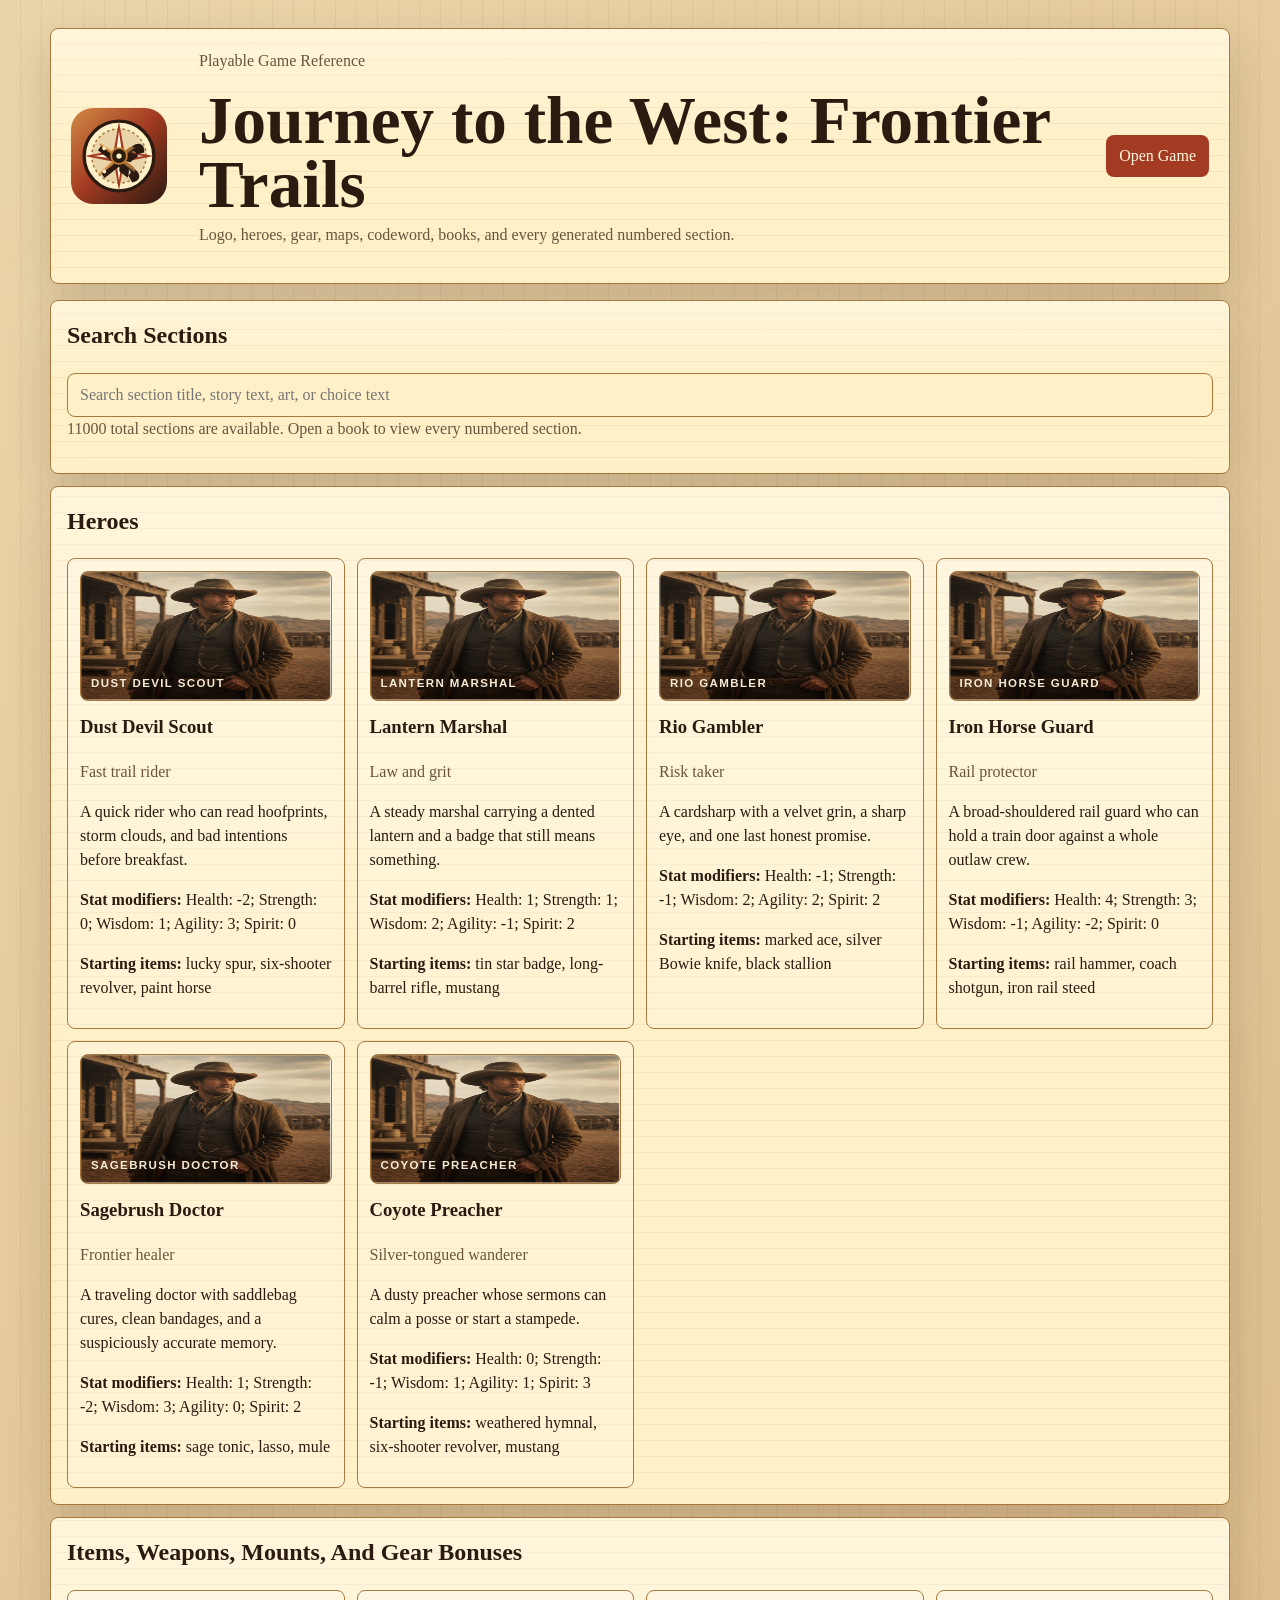
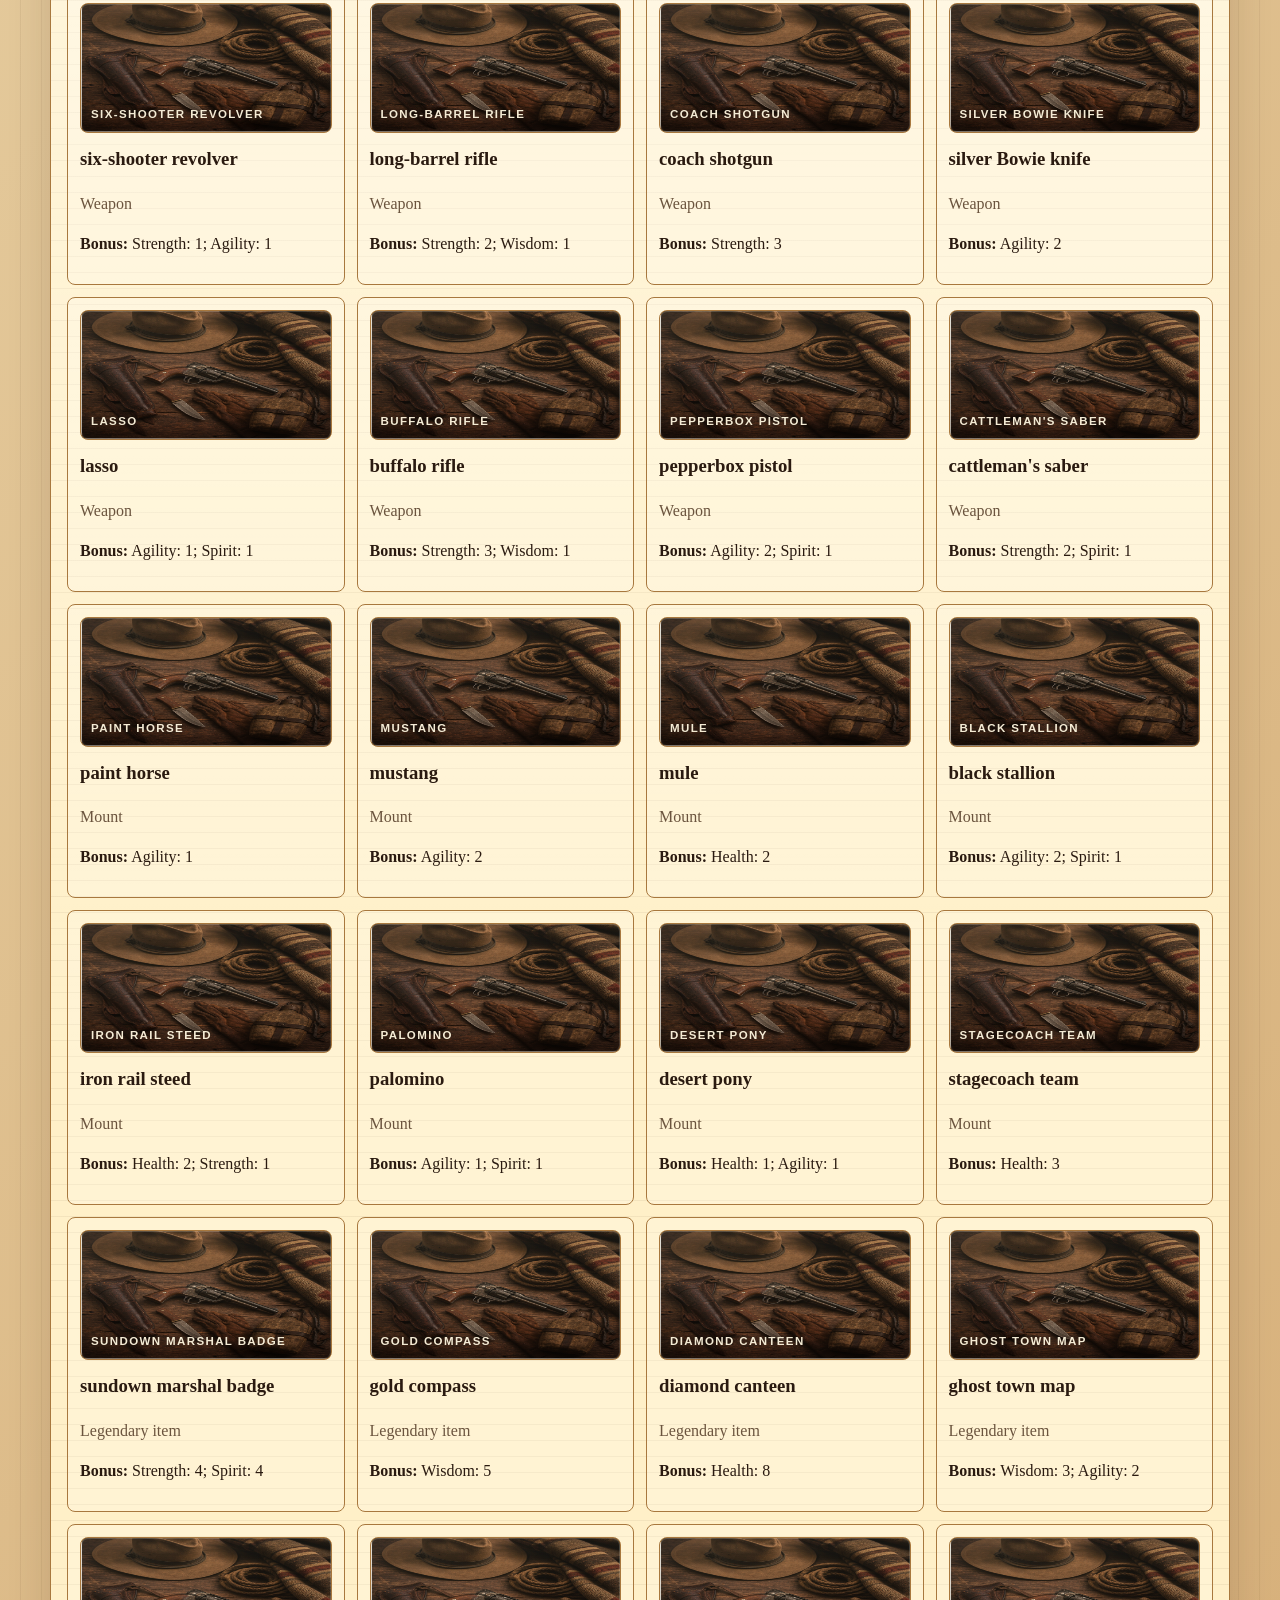
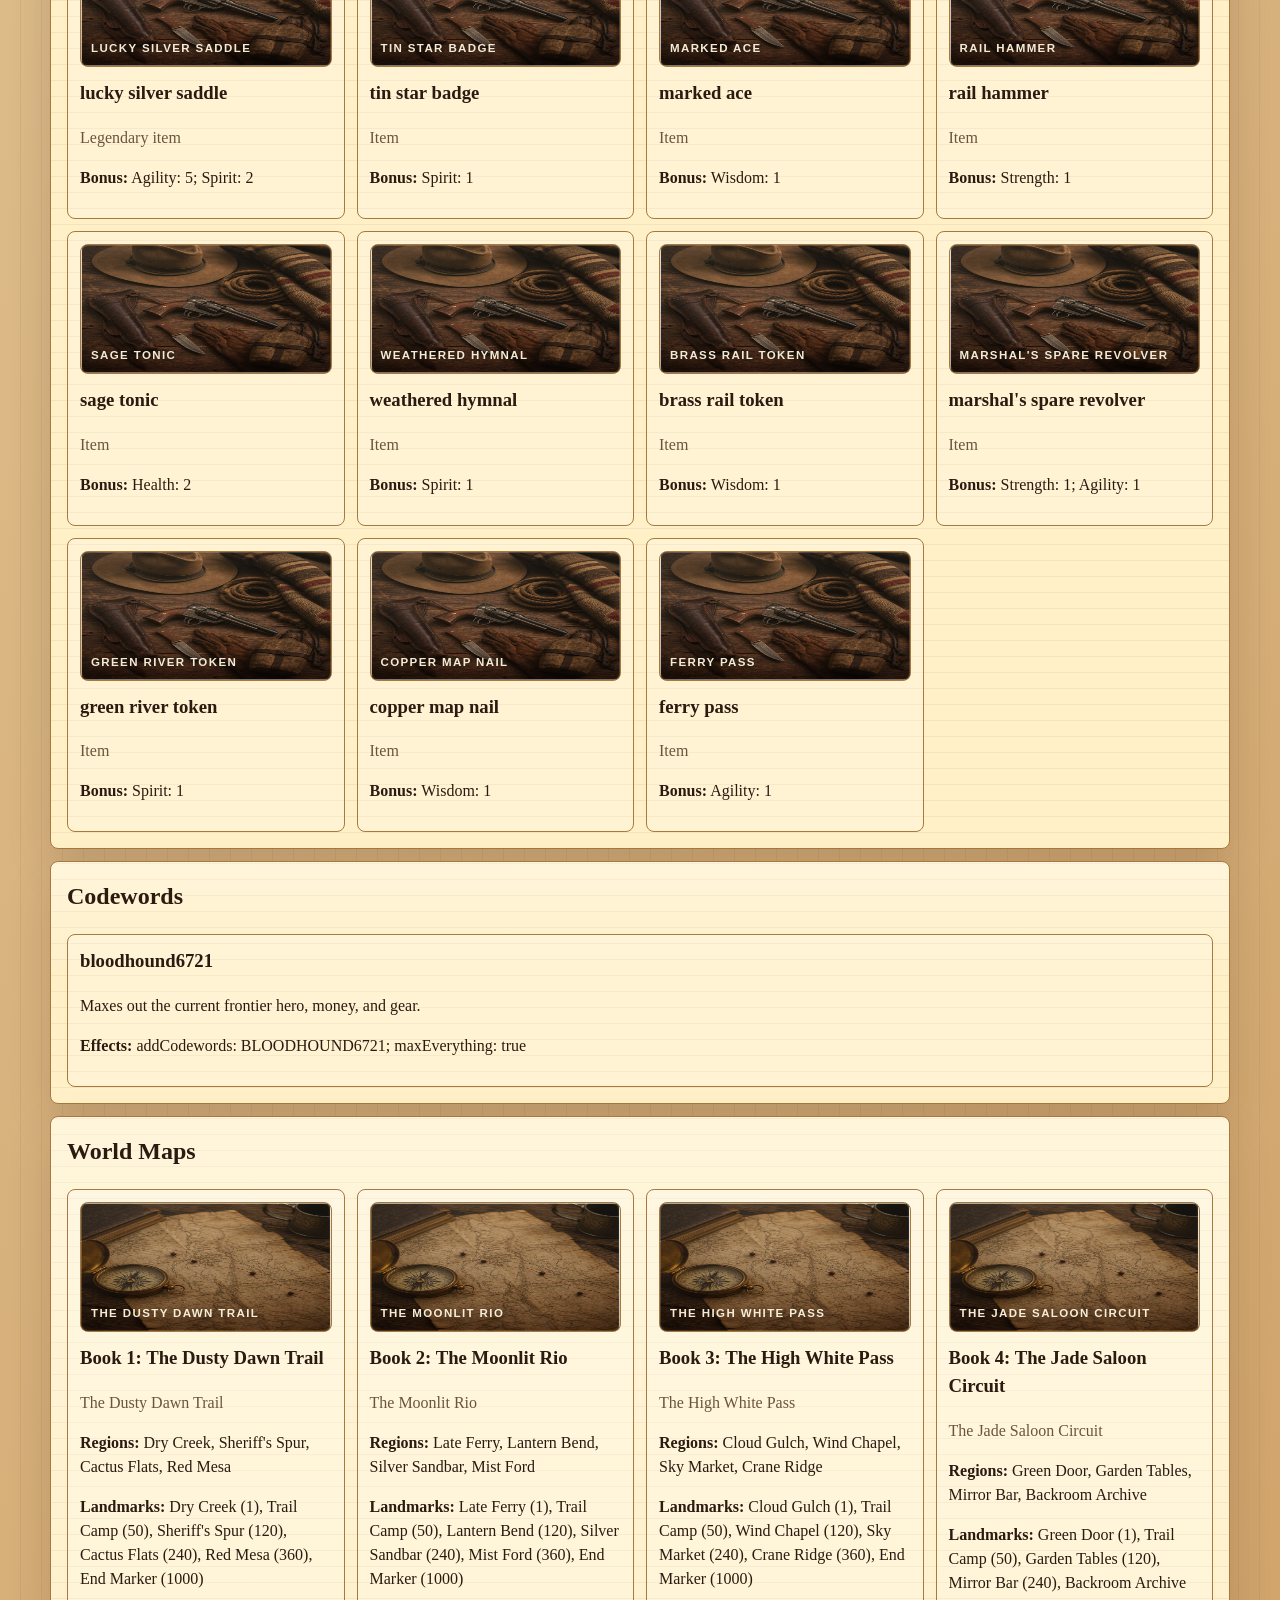
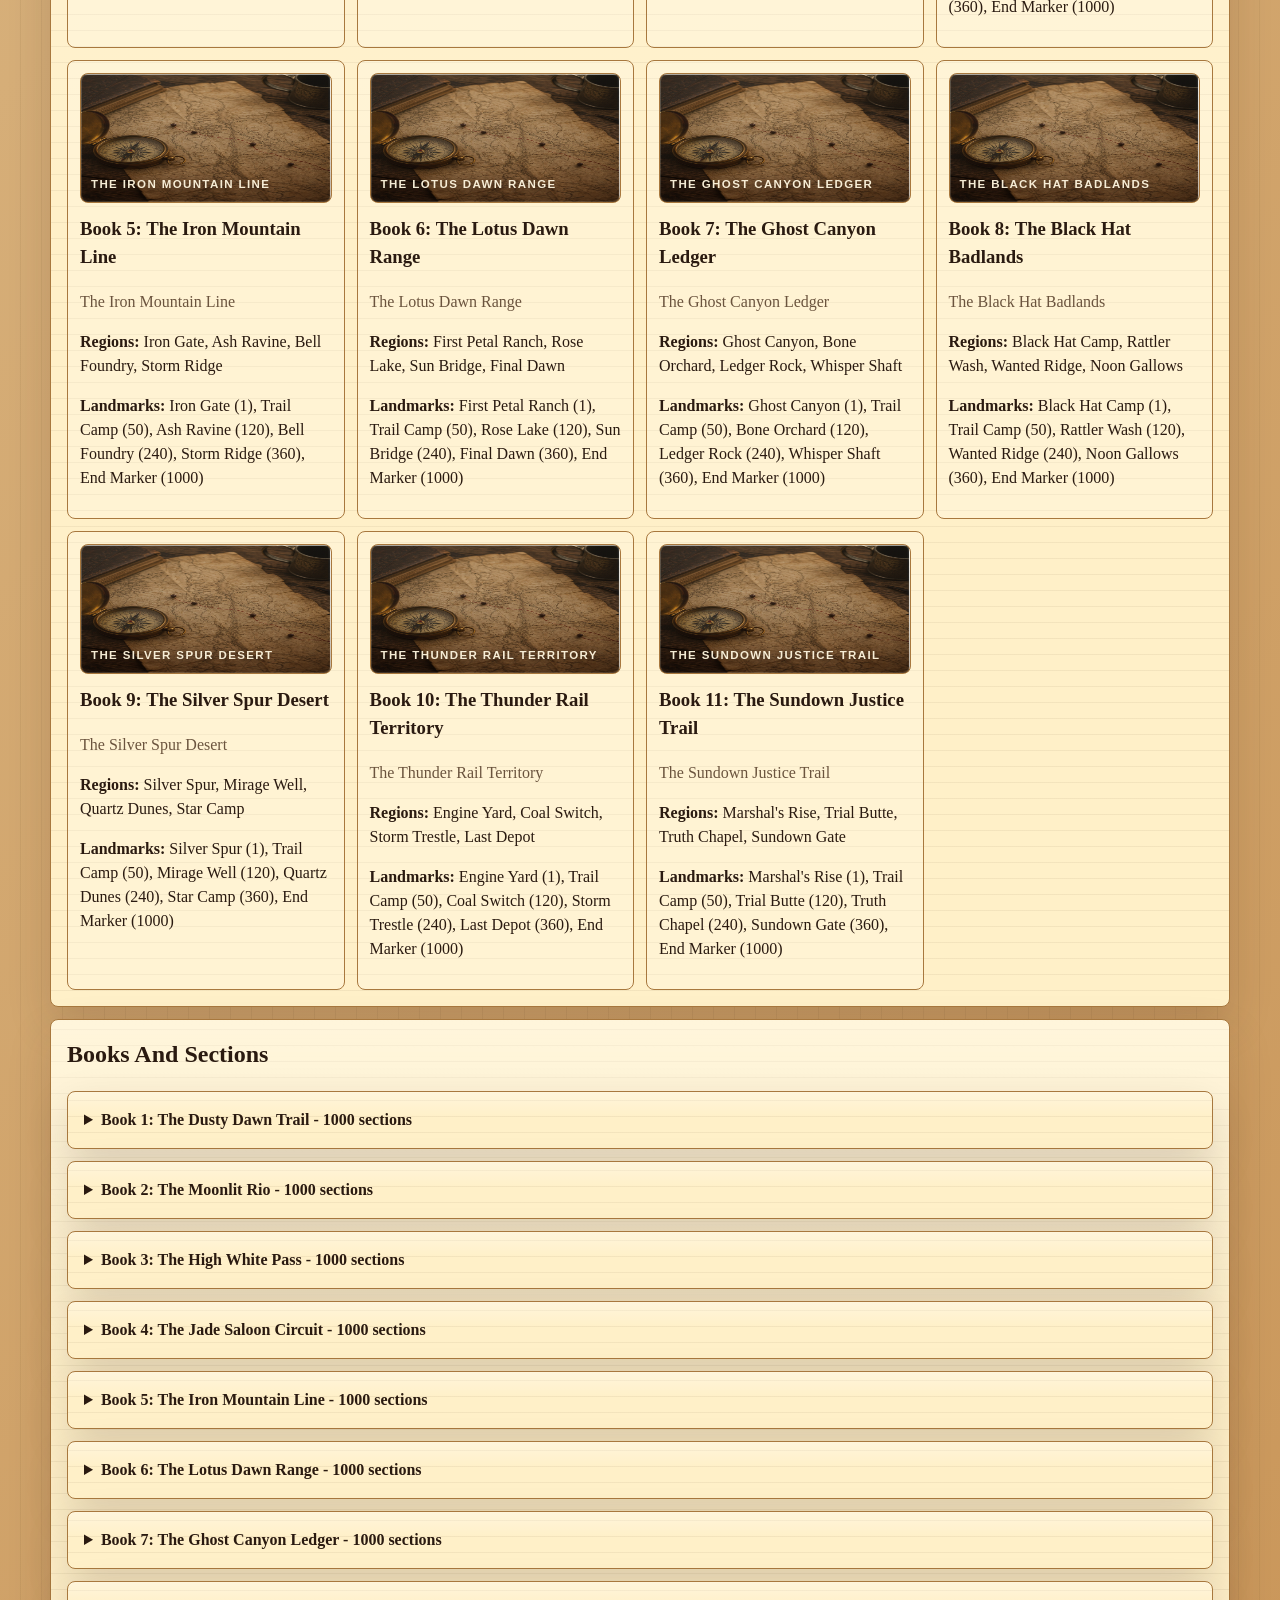
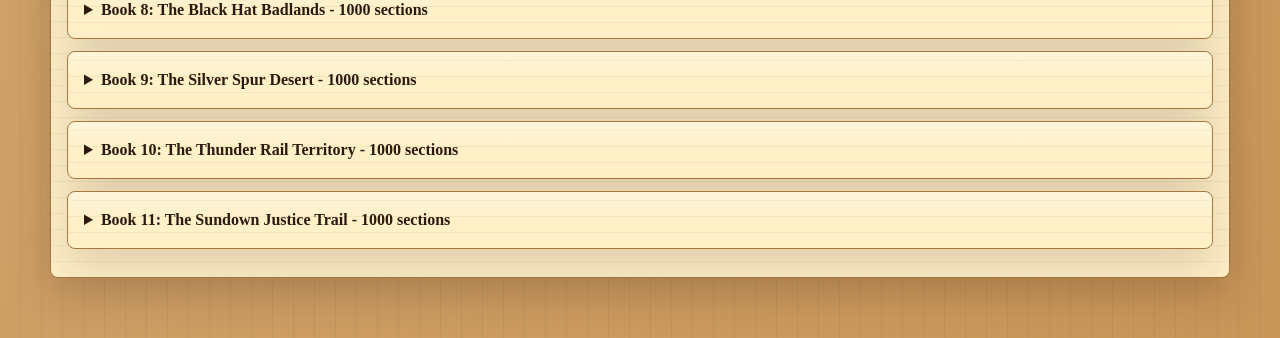
==== game-reference.html @ 10cba601 "updates" ====
<!doctype html>
<html lang="en">
  <head>
    <meta charset="utf-8">
    <meta name="viewport" content="width=device-width, initial-scale=1">
    <title>Journey to the West: Frontier Trails Reference</title>
    <link rel="icon" href="assets/compass.svg" type="image/svg+xml">
    <link rel="stylesheet" href="pictures.css">
    <style>
      :root {
        --bg: #ead5aa;
        --paper: #fff0c8;
        --ink: #2a1a10;
        --muted: #6b543e;
        --line: #a8783e;
        --accent: #a33b22;
        --accent-2: #3f6f5c;
      }

      * {
        box-sizing: border-box;
      }

      body {
        margin: 0;
        color: var(--ink);
        font: 16px/1.5 Georgia, "Times New Roman", serif;
        background:
          repeating-linear-gradient(90deg, transparent 0 20px, rgba(94, 68, 35, 0.08) 20px 21px),
          linear-gradient(135deg, var(--bg), #c99558);
      }

      main {
        width: min(1180px, calc(100% - 28px));
        margin: 0 auto;
        padding: 28px 0 48px;
      }

      header,
      section,
      details {
        border: 1px solid var(--line);
        border-radius: 8px;
        background:
          linear-gradient(180deg, rgba(255, 255, 255, 0.35), transparent 45%),
          repeating-linear-gradient(0deg, transparent 0 15px, rgba(94, 68, 35, 0.07) 15px 16px),
          var(--paper);
        box-shadow: 0 18px 44px rgba(42, 26, 16, 0.16);
      }

      header {
        display: grid;
        grid-template-columns: 110px 1fr auto;
        gap: 18px;
        align-items: center;
        padding: 20px;
        margin-bottom: 16px;
      }

      img {
        width: 96px;
        height: 96px;
        border-radius: 22px;
      }

      h1,
      h2,
      h3,
      p {
        margin-top: 0;
      }

      h1 {
        margin-bottom: 6px;
        font-size: clamp(2rem, 6vw, 4.2rem);
        line-height: 0.95;
      }

      a,
      button {
        min-height: 42px;
        border: 1px solid var(--line);
        border-radius: 8px;
        padding: 8px 12px;
        color: var(--ink);
        background: var(--paper);
        font: inherit;
        text-decoration: none;
        cursor: pointer;
      }

      .primary {
        color: #fff7df;
        border-color: transparent;
        background: var(--accent);
      }

      .grid {
        display: grid;
        grid-template-columns: repeat(auto-fit, minmax(240px, 1fr));
        gap: 12px;
      }

      section,
      details {
        padding: 16px;
        margin: 12px 0;
      }

      summary {
        cursor: pointer;
        font-weight: 700;
      }

      .card {
        border: 1px solid var(--line);
        border-radius: 8px;
        padding: 12px;
        background: rgba(255, 255, 255, 0.2);
      }

      .muted {
        color: var(--muted);
      }

      .pill-list {
        display: flex;
        flex-wrap: wrap;
        gap: 8px;
        padding: 0;
        margin: 0;
        list-style: none;
      }

      .pill-list li {
        border: 1px solid var(--line);
        border-radius: 999px;
        padding: 4px 10px;
        background: rgba(255, 255, 255, 0.28);
        font: 700 0.82rem/1.3 Arial, sans-serif;
      }

      .section-list {
        display: grid;
        gap: 8px;
        max-height: 70vh;
        overflow: auto;
        padding-right: 6px;
      }

      .section-entry h3 {
        margin-bottom: 4px;
      }

      .choice {
        margin: 6px 0 0;
        padding-left: 18px;
      }

      input {
        width: 100%;
        min-height: 44px;
        border: 1px solid var(--line);
        border-radius: 8px;
        padding: 8px 12px;
        color: var(--ink);
        background: var(--paper);
        font: inherit;
      }

      @media (max-width: 720px) {
        header {
          grid-template-columns: 1fr;
        }
      }
    </style>
  </head>
  <body>
    <main>
      <header>
        <img src="assets/compass.svg" alt="Frontier Trails compass and crossed pistols logo">
        <div>
          <p class="muted">Playable Game Reference</p>
          <h1>Journey to the West: Frontier Trails</h1>
          <p class="muted">Logo, heroes, gear, maps, codeword, books, and every generated numbered section.</p>
        </div>
        <a class="primary" href="index.html">Open Game</a>
      </header>

      <section>
        <h2>Search Sections</h2>
        <input id="search" placeholder="Search section title, story text, art, or choice text">
        <p class="muted" id="summary"></p>
      </section>

      <section>
        <h2>Heroes</h2>
        <div class="grid" id="heroes"></div>
      </section>

      <section>
        <h2>Items, Weapons, Mounts, And Gear Bonuses</h2>
        <div class="grid" id="gear"></div>
      </section>

      <section>
        <h2>Codewords</h2>
        <div class="grid" id="codewords"></div>
      </section>

      <section>
        <h2>World Maps</h2>
        <div class="grid" id="maps"></div>
      </section>

      <section>
        <h2>Books And Sections</h2>
        <div id="books"></div>
      </section>
    </main>

    <script src="data.js"></script>
    <script>
      const data = window.GameData;
      const searchInput = document.querySelector("#search");
      const summary = document.querySelector("#summary");
      const booksNode = document.querySelector("#books");

      renderBasics();
      renderBooks("");
      searchInput.addEventListener("input", () => renderBooks(searchInput.value.trim().toLowerCase()));
      booksNode.addEventListener("toggle", (event) => {
        const details = event.target.closest && event.target.closest("details[data-book-id]");
        if (!details || !booksNode.contains(details)) return;
        if (!details.open || details.dataset.rendered === "true" || searchInput.value.trim()) return;
        const book = data.books.find((entry) => entry.id === Number(details.dataset.bookId));
        const list = details.querySelector(".section-list");
        if (!book || !list) return;
        const sections = Object.values(book.sections).sort((a, b) => sectionNumber(a) - sectionNumber(b));
        list.innerHTML = sections.map(sectionHtml).join("");
        details.dataset.rendered = "true";
      }, true);

      function renderBasics() {
        document.querySelector("#heroes").innerHTML = data.heroes.map((hero) => `
          <article class="card">
            ${pictureHtml("hero", hero.name)}
            <h3>${escapeHtml(hero.name)}</h3>
            <p class="muted">${escapeHtml(hero.role)}</p>
            <p>${escapeHtml(hero.description)}</p>
            <p><strong>Stat modifiers:</strong> ${formatObject(hero.statModifiers)}</p>
            <p><strong>Starting items:</strong> ${escapeHtml(hero.startingItems.join(", "))}</p>
          </article>
        `).join("");

        const allGear = unique([
          ...(data.weapons || []),
          ...(data.mounts || []),
          ...(data.legendaryItems || []),
          ...Object.keys(data.itemStatModifiers || {})
        ]);
        document.querySelector("#gear").innerHTML = allGear.map((item) => `
          <article class="card">
            ${pictureHtml("gear", item)}
            <h3>${escapeHtml(item)}</h3>
            <p class="muted">${gearType(item)}</p>
            <p><strong>Bonus:</strong> ${formatObject((data.itemStatModifiers || {})[item] || {}) || "None"}</p>
          </article>
        `).join("");

        document.querySelector("#codewords").innerHTML = Object.entries(data.codewords).map(([code, entry]) => `
          <article class="card">
            <h3>${escapeHtml(code.toLowerCase())}</h3>
            <p>${escapeHtml(entry.description)}</p>
            <p><strong>Effects:</strong> ${formatObject(entry.effects)}</p>
          </article>
        `).join("");

        document.querySelector("#maps").innerHTML = data.books.map((book) => {
          const map = data.worldMaps && data.worldMaps[book.id];
          return `
            <article class="card">
              ${pictureHtml("map", map ? map.name : book.title)}
              <h3>${escapeHtml(book.title)}</h3>
              <p class="muted">${escapeHtml(map ? map.name : "No map")}</p>
              ${map ? `<p><strong>Regions:</strong> ${escapeHtml(map.regions.join(", "))}</p>` : ""}
              ${map ? `<p><strong>Landmarks:</strong> ${escapeHtml(map.landmarks.map((landmark) => `${landmark.label} (${landmark.section})`).join(", "))}</p>` : ""}
            </article>
          `;
        }).join("");
      }

      function renderBooks(query) {
        let shown = 0;
        let total = 0;
        booksNode.innerHTML = data.books.map((book) => {
          const sections = Object.values(book.sections).sort((a, b) => sectionNumber(a) - sectionNumber(b));
          total += sections.length;
          const visible = query ? sections.filter((section) => sectionMatches(section, query)) : [];
          shown += visible.length;
          return `
            <details data-book-id="${book.id}" data-rendered="${query ? "true" : "false"}">
              <summary>${escapeHtml(book.title)} - ${query ? `${visible.length} matching` : book.sectionCount} sections</summary>
              <p class="muted">${escapeHtml(book.unlockText || "Unlocked by story progress.")}</p>
              <div class="section-list">
                ${query ? (visible.map(sectionHtml).join("") || '<p class="muted">No matching sections.</p>') : '<p class="muted">Open this book to render all sections.</p>'}
              </div>
            </details>
          `;
        }).join("");
        summary.textContent = query
          ? `${shown} matching sections shown out of ${total}.`
          : `${total} total sections are available. Open a book to view every numbered section.`;
      }

      function sectionHtml(section) {
        const choices = (section.choices || []).map((choice) => `
          <li>
            ${escapeHtml(choice.label)}
            <span class="muted"> -> ${escapeHtml(targetText(choice.target))}${choice.requirements ? ` / requires ${escapeHtml(formatObject(choice.requirements))}` : ""}</span>
          </li>
        `).join("");
        return `
          <article class="card section-entry">
            ${pictureHtml("story", section.art || section.title)}
            <h3>${escapeHtml(section.title)}</h3>
            <p class="muted">Art: ${escapeHtml(section.art || "None")}</p>
            <p>${escapeHtml(section.text || "")}</p>
            <p><strong>Effects:</strong> ${formatObject(section.effects || {}) || "None"}</p>
            <ol class="choice">${choices}</ol>
          </article>
        `;
      }

      function sectionMatches(section, query) {
        const text = [
          section.title,
          section.art,
          section.text,
          JSON.stringify(section.effects || {}),
          ...(section.choices || []).map((choice) => `${choice.label} ${JSON.stringify(choice.requirements || {})}`)
        ].join(" ").toLowerCase();
        return text.includes(query);
      }

      function sectionNumber(section) {
        const match = String(section.title || "").match(/section\s+(\d+)/i);
        return match ? Number(match[1]) : 0;
      }

      function targetText(target) {
        if (!target) return "?";
        return `Book ${target.book || "current"}, Section ${target.section}`;
      }

      function gearType(item) {
        if ((data.weapons || []).includes(item)) return "Weapon";
        if ((data.mounts || []).includes(item)) return "Mount";
        if ((data.legendaryItems || []).includes(item)) return "Legendary item";
        return "Item";
      }

      function pictureHtml(type, label) {
        return `<div class="picture ${escapeHtml(type)}" data-label="${escapeHtml(label)}" aria-label="${escapeHtml(label)} picture"></div>`;
      }

      function formatObject(value) {
        if (!value || !Object.keys(value).length) return "";
        return Object.entries(value).map(([key, val]) => `${key}: ${Array.isArray(val) ? val.join(", ") : typeof val === "object" ? formatObject(val) : val}`).join("; ");
      }

      function unique(values) {
        return [...new Set(values)];
      }

      function escapeHtml(value) {
        return String(value)
          .replace(/&/g, "&amp;")
          .replace(/</g, "&lt;")
          .replace(/>/g, "&gt;")
          .replace(/"/g, "&quot;")
          .replace(/'/g, "&#039;");
      }
    </script>
  </body>
</html>
---- pictures.css ----
.picture {
  min-height: 130px;
  margin-bottom: 12px;
  border: 1px solid var(--line);
  border-radius: 8px;
  position: relative;
  overflow: hidden;
  background:
    linear-gradient(180deg, rgba(255, 240, 200, 0.08), rgba(42, 26, 16, 0.24)),
    url("assets/frontier-picture-atlas.png") var(--picture-position, 50% 50%) / 200% 200% no-repeat,
    linear-gradient(180deg, #d4a15d, #9a5837 55%, #3a2418);
  box-shadow: inset 0 0 0 1px rgba(255, 247, 223, 0.18);
}

.picture::before,
.picture::after {
  content: "";
  position: absolute;
  inset: 0;
  pointer-events: none;
}

.picture::before {
  background:
    radial-gradient(circle at 24% 20%, rgba(255, 255, 255, 0.18), transparent 8rem),
    linear-gradient(180deg, transparent 52%, rgba(42, 26, 16, 0.42));
  mix-blend-mode: soft-light;
}

.picture::after {
  content: attr(data-label);
  inset: auto 10px 10px 10px;
  color: rgba(255, 247, 223, 0.95);
  font: 800 0.72rem/1.2 Arial, sans-serif;
  letter-spacing: 0.12em;
  text-transform: uppercase;
  text-shadow: 0 2px 8px rgba(42, 26, 16, 0.7);
}

.picture.hero {
  --picture-position: left top;
}

.picture.gear {
  --picture-position: right top;
}

.picture.map {
  --picture-position: left bottom;
}

.picture.story {
  --picture-position: right bottom;
}
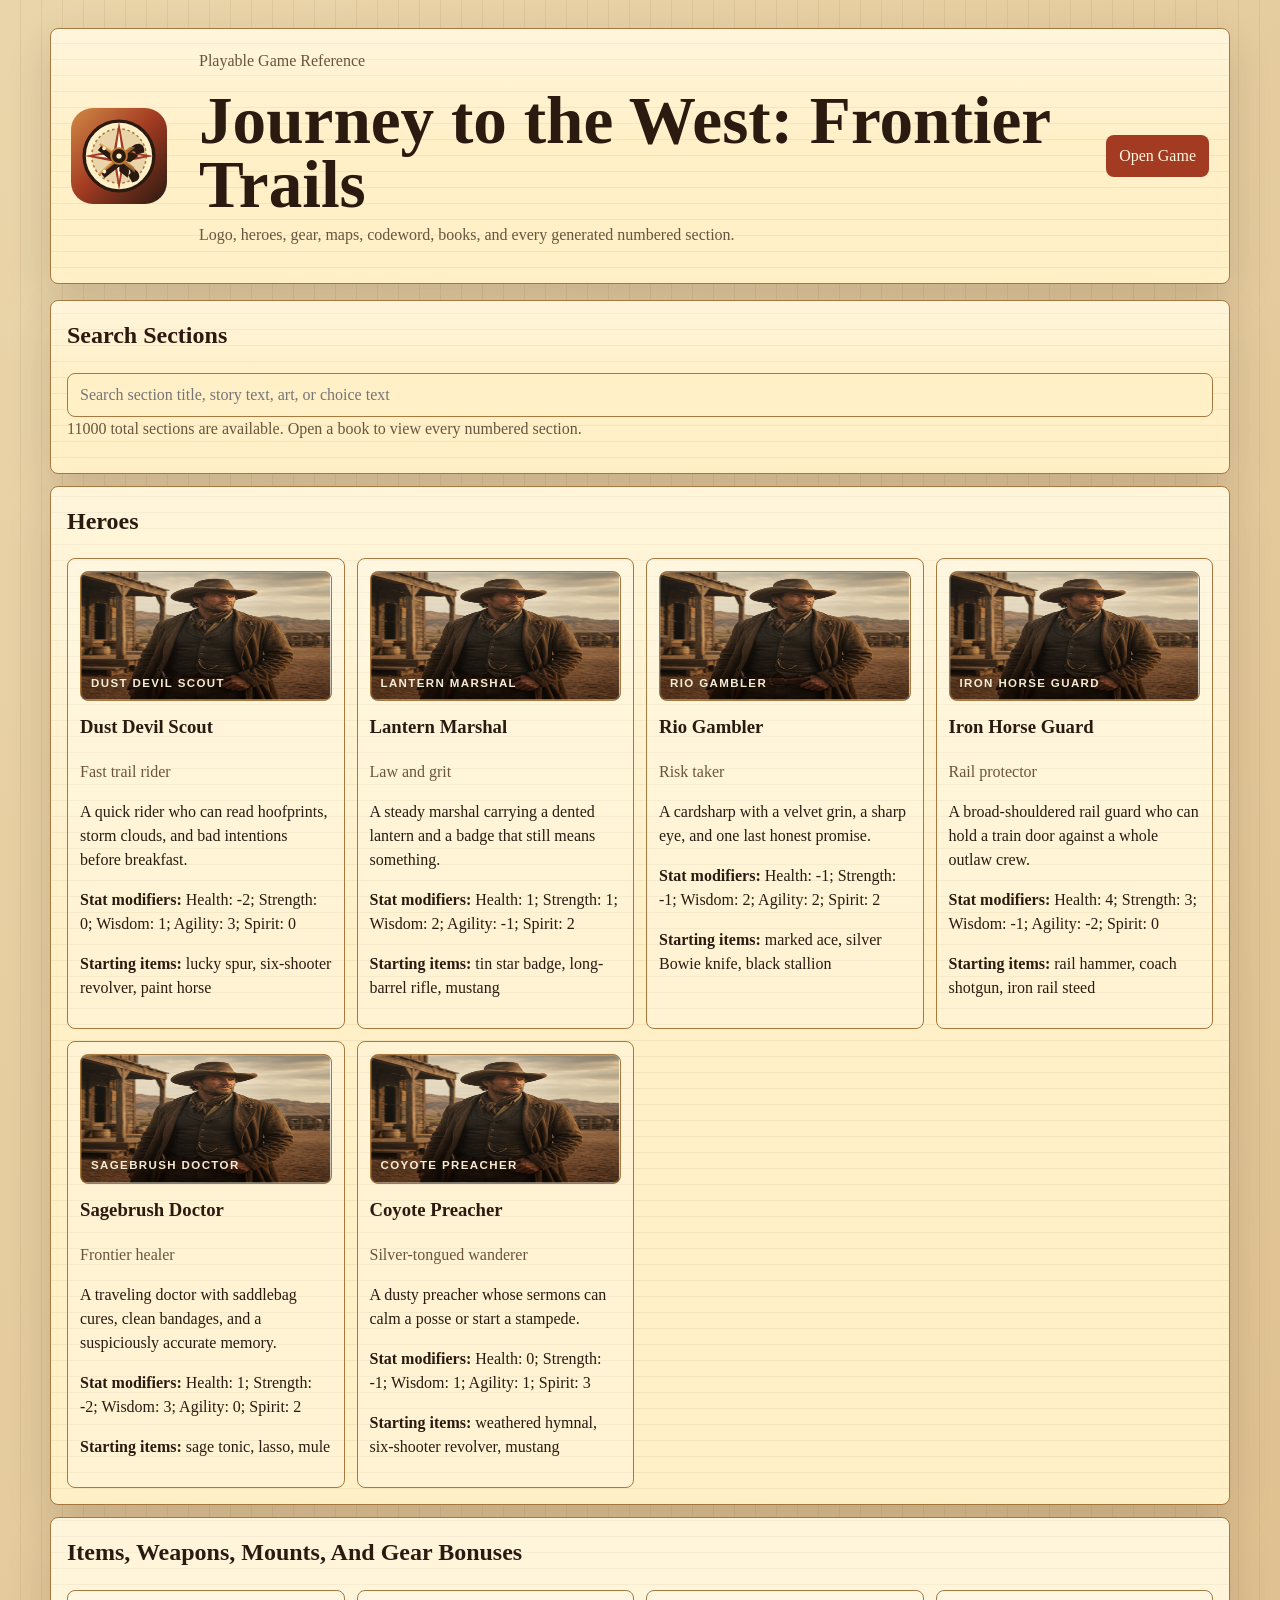
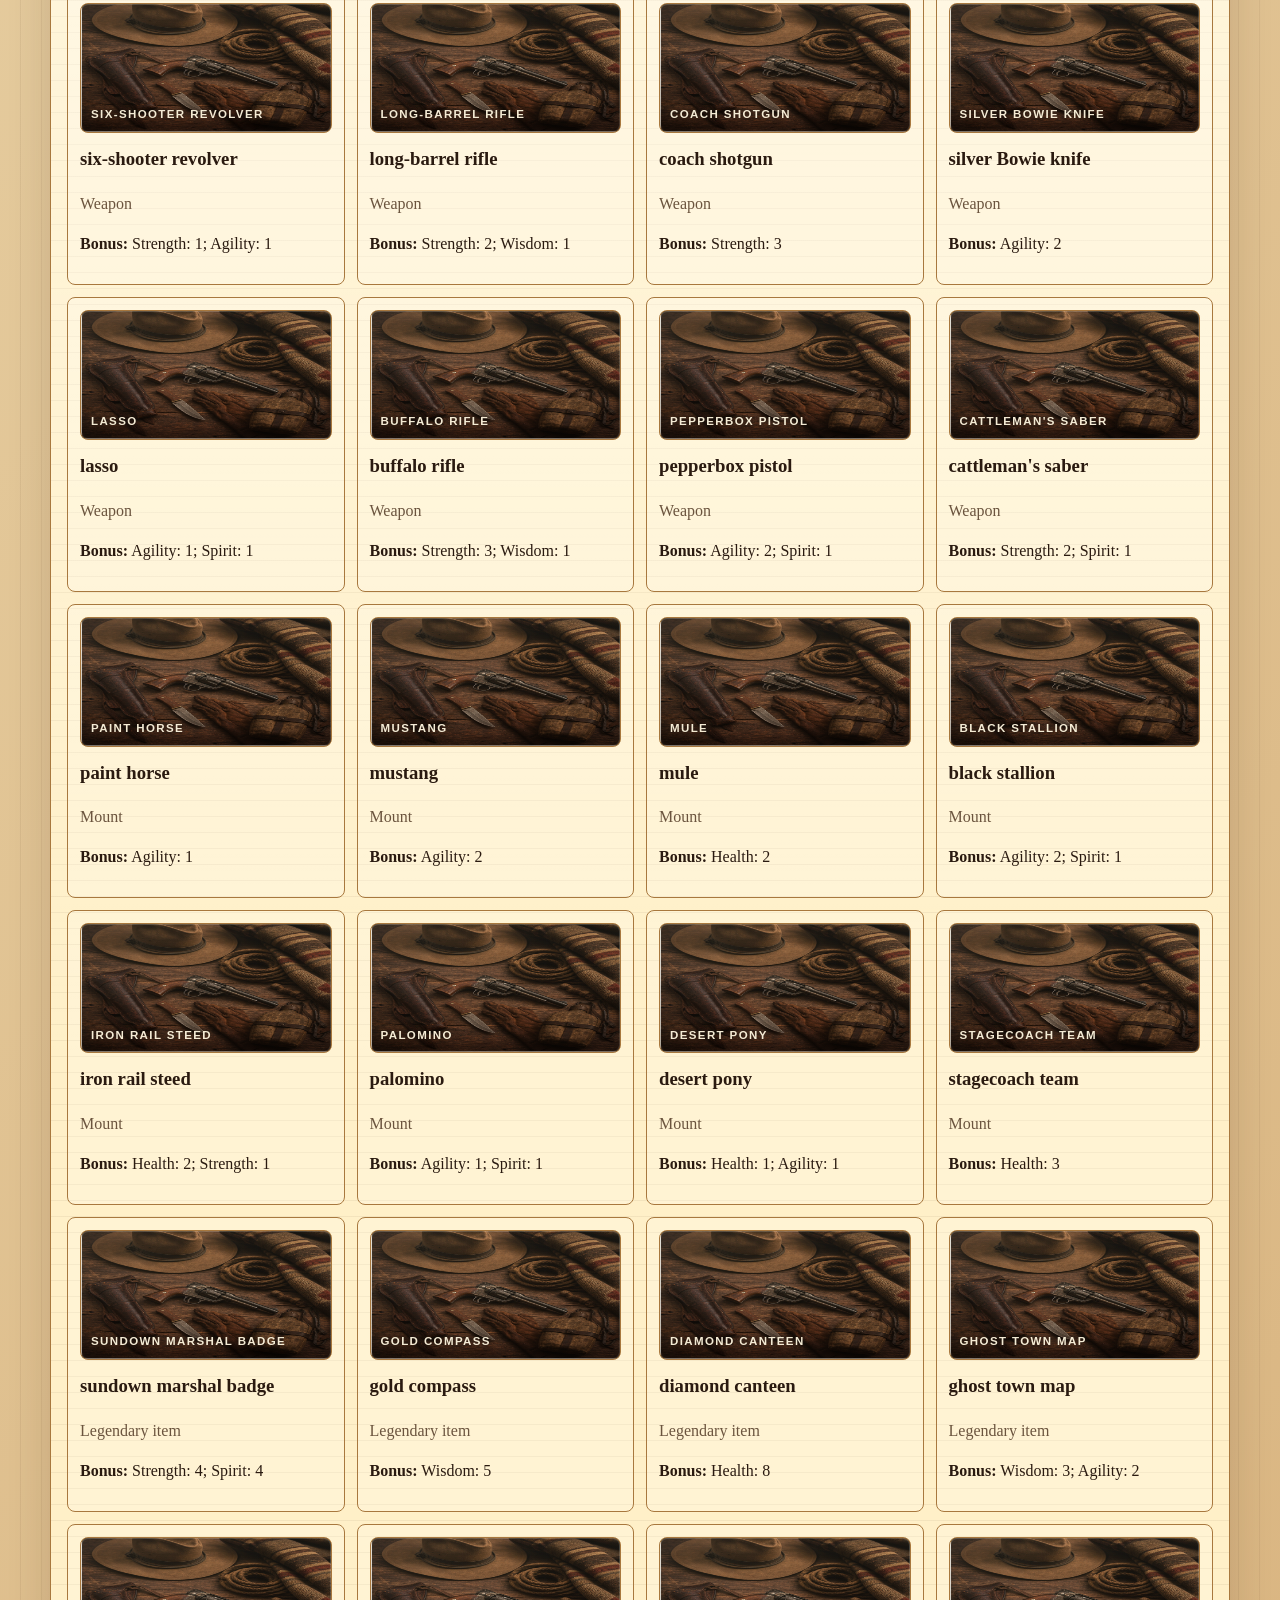
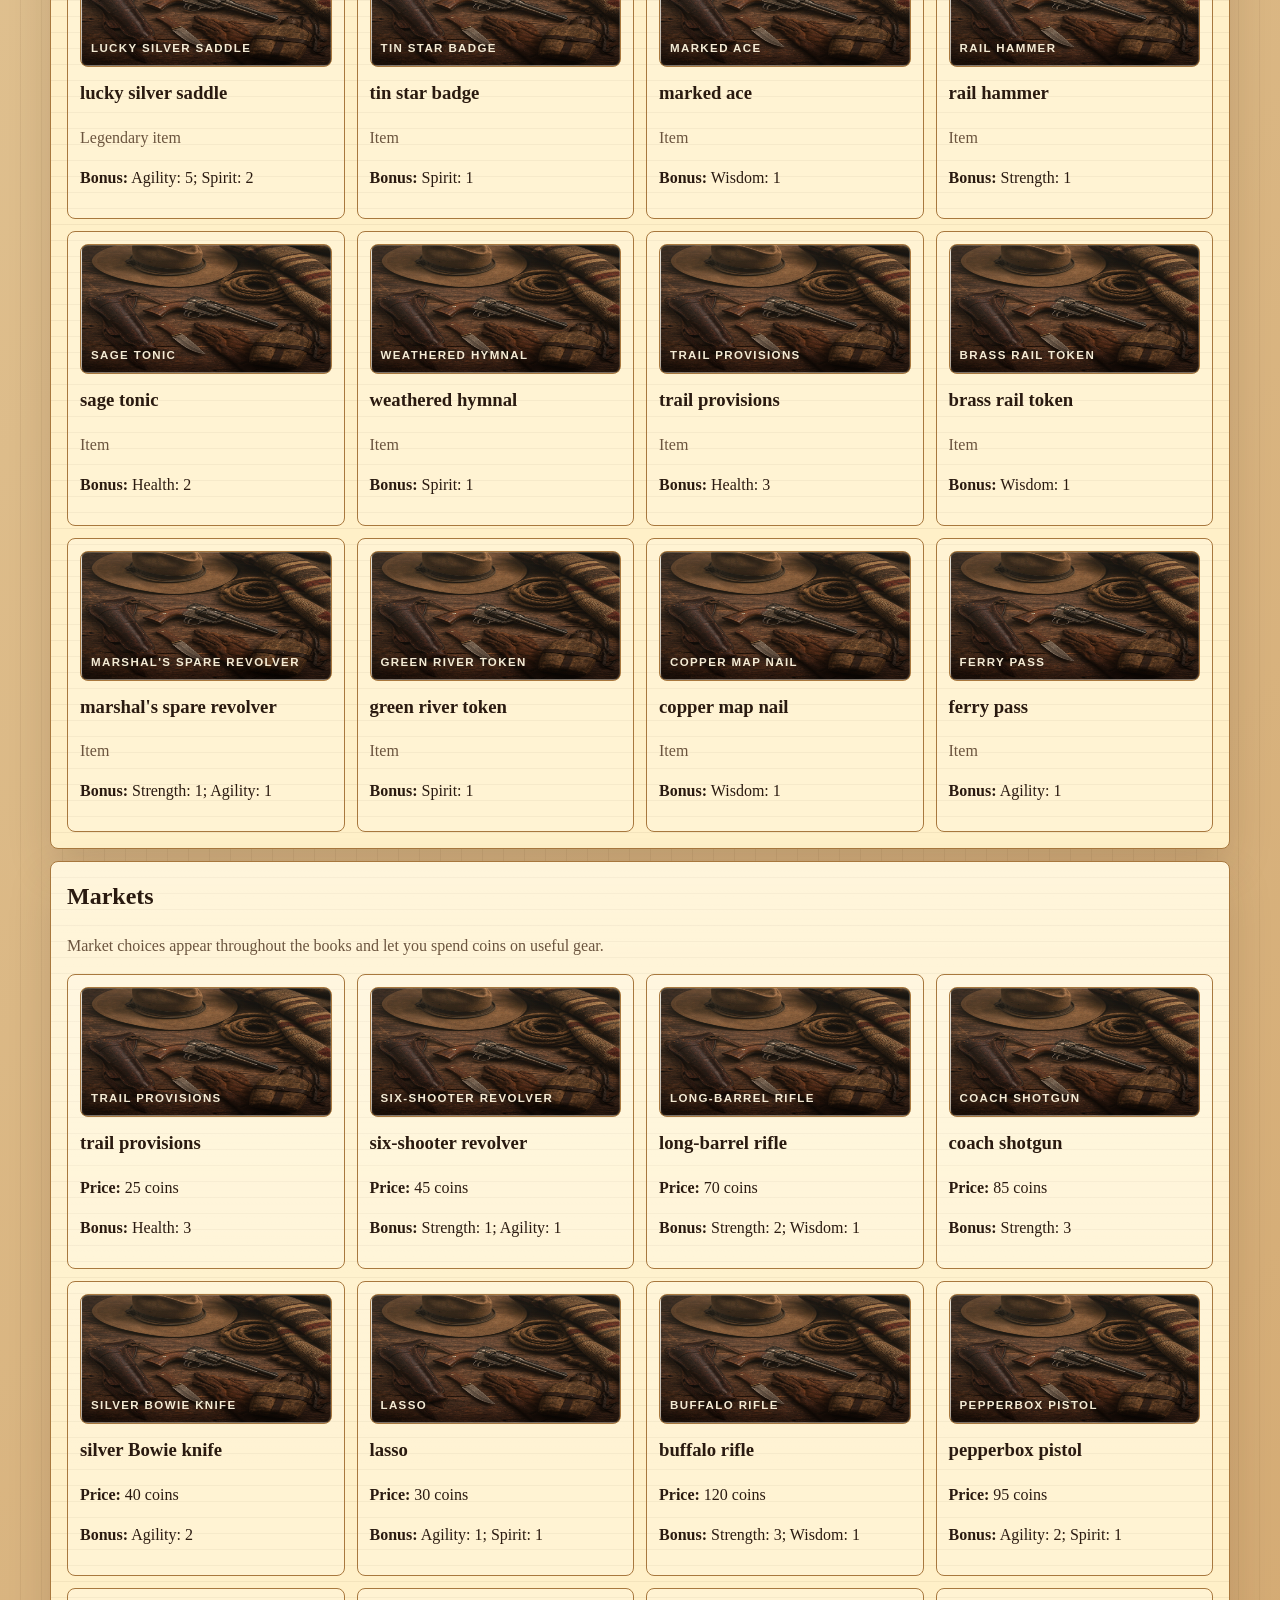
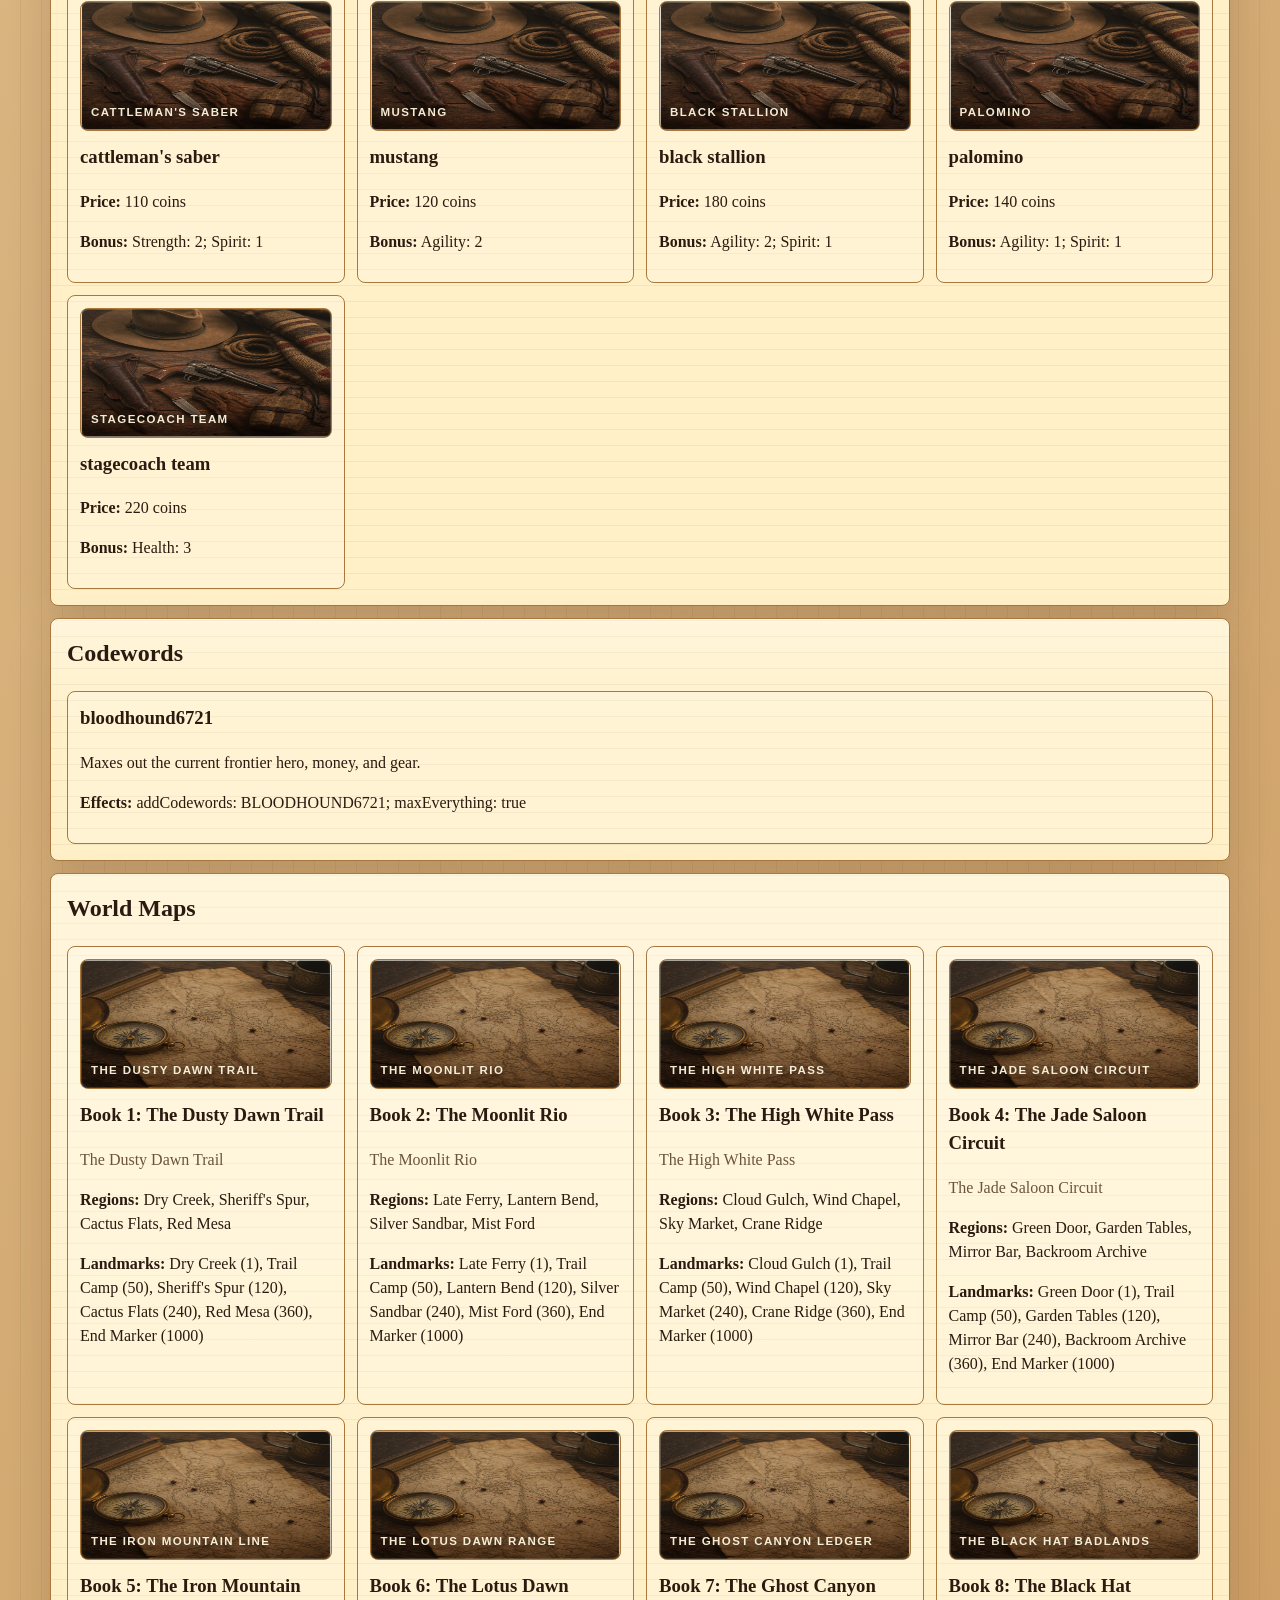
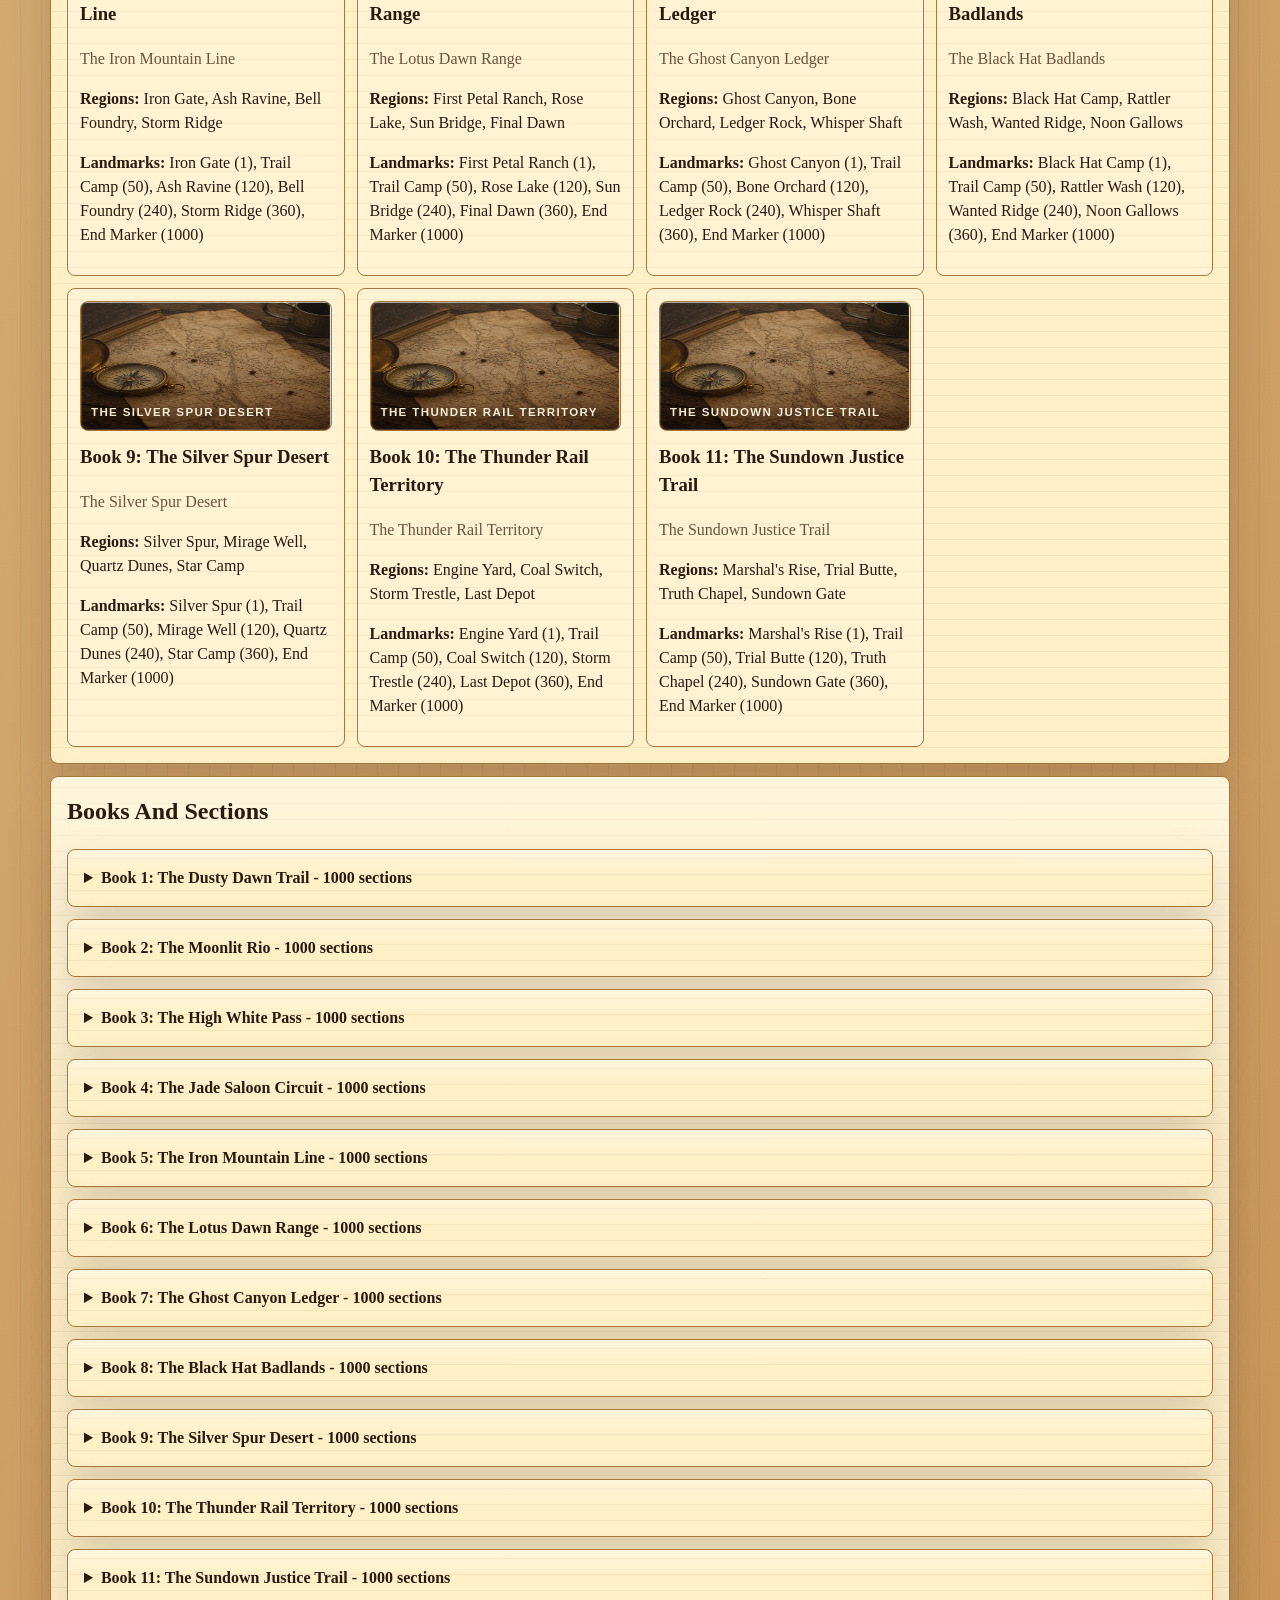
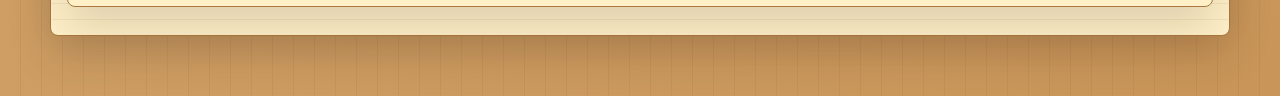
==== commit 9352bcc0: "more fixes" ====
--- a/game-reference.html
+++ b/game-reference.html
@@ -204,6 +204,12 @@
       </section>
 
       <section>
+        <h2>Markets</h2>
+        <p class="muted">Market choices appear throughout the books and let you spend coins on useful gear.</p>
+        <div class="grid" id="markets"></div>
+      </section>
+
+      <section>
         <h2>Codewords</h2>
         <div class="grid" id="codewords"></div>
       </section>
@@ -265,6 +271,15 @@
             <h3>${escapeHtml(item)}</h3>
             <p class="muted">${gearType(item)}</p>
             <p><strong>Bonus:</strong> ${formatObject((data.itemStatModifiers || {})[item] || {}) || "None"}</p>
+          </article>
+        `).join("");
+
+        document.querySelector("#markets").innerHTML = (data.marketGoods || []).map((good) => `
+          <article class="card">
+            ${pictureHtml("gear", good.item)}
+            <h3>${escapeHtml(good.item)}</h3>
+            <p><strong>Price:</strong> ${good.price} coins</p>
+            <p><strong>Bonus:</strong> ${formatObject((data.itemStatModifiers || {})[good.item] || {}) || "None"}</p>
           </article>
         `).join("");
 
@@ -317,7 +332,7 @@
         const choices = (section.choices || []).map((choice) => `
           <li>
             ${escapeHtml(choice.label)}
-            <span class="muted"> -> ${escapeHtml(targetText(choice.target))}${choice.requirements ? ` / requires ${escapeHtml(formatObject(choice.requirements))}` : ""}</span>
+            <span class="muted"> -> ${escapeHtml(targetText(choice.target))}${choice.requirements ? ` / requires ${escapeHtml(formatObject(choice.requirements))}` : ""}${choice.result ? ` / result ${escapeHtml(choice.result)}` : ""}</span>
           </li>
         `).join("");
         return `
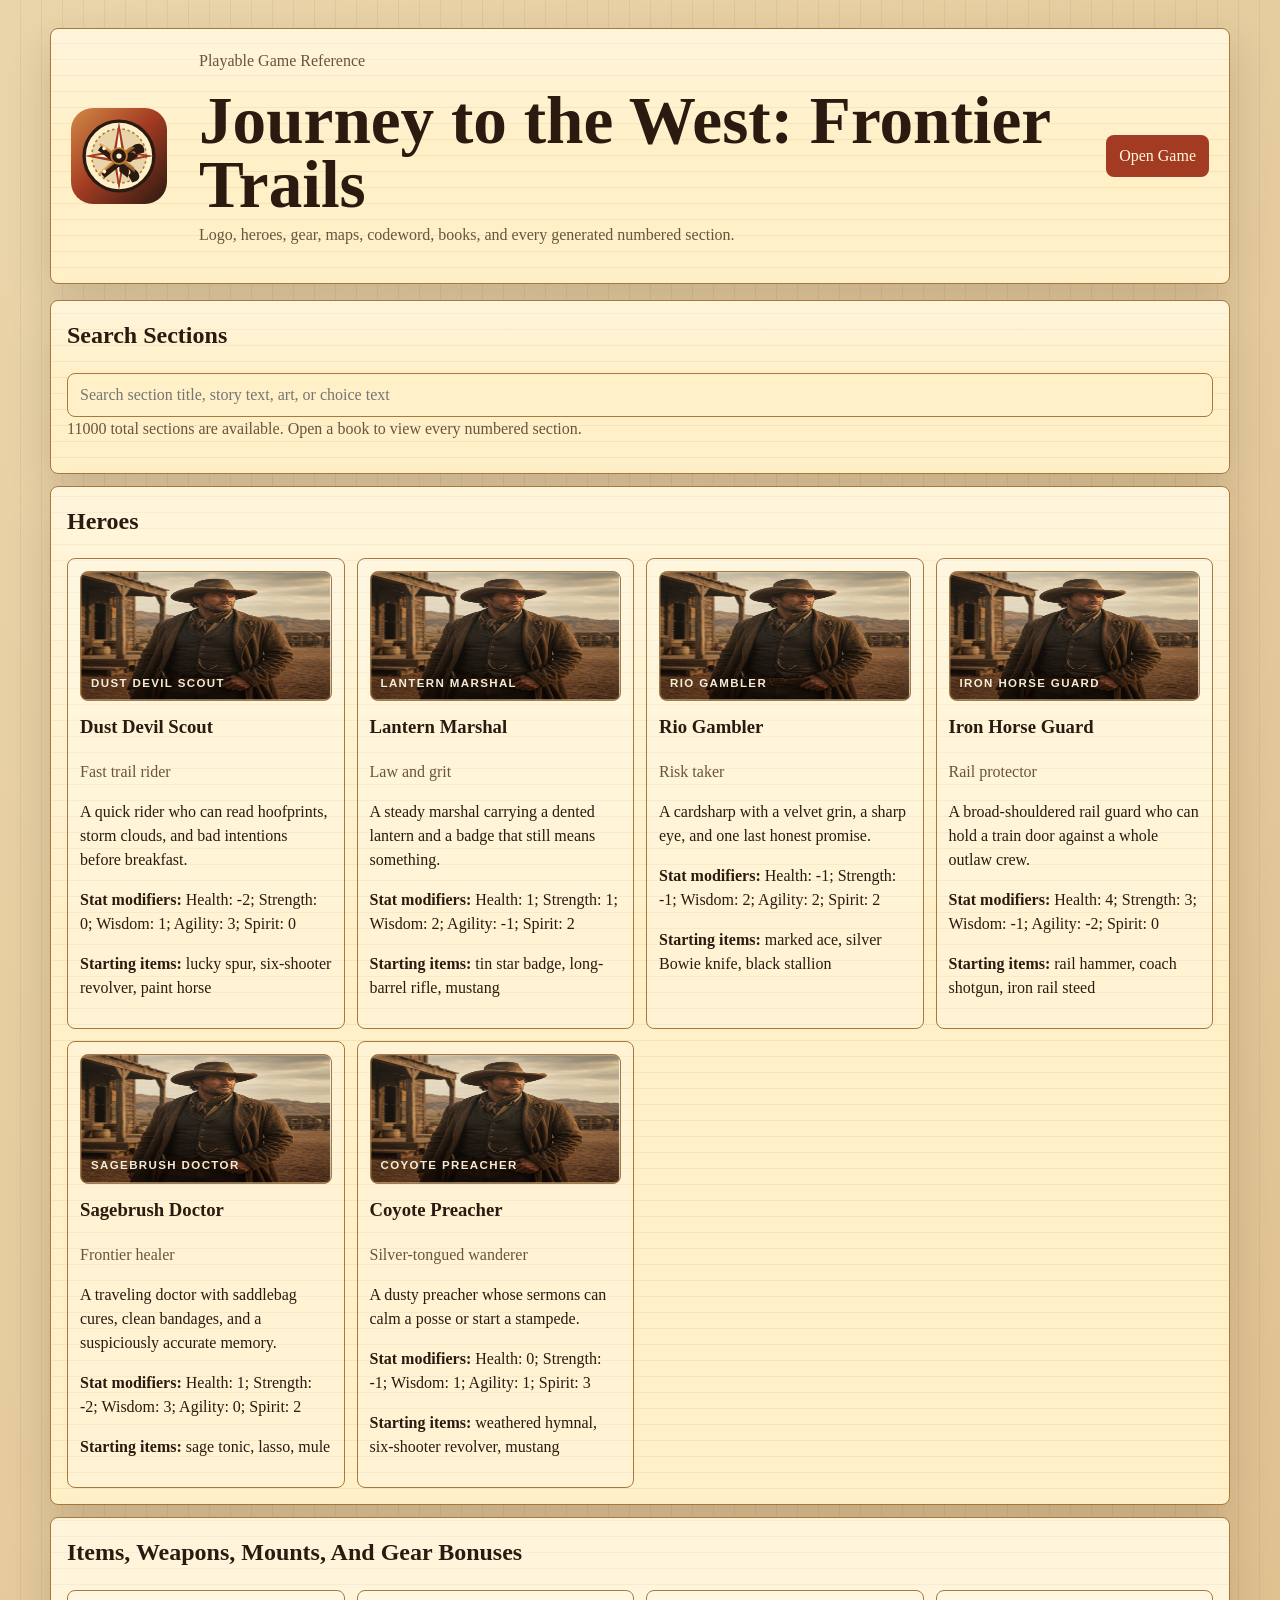
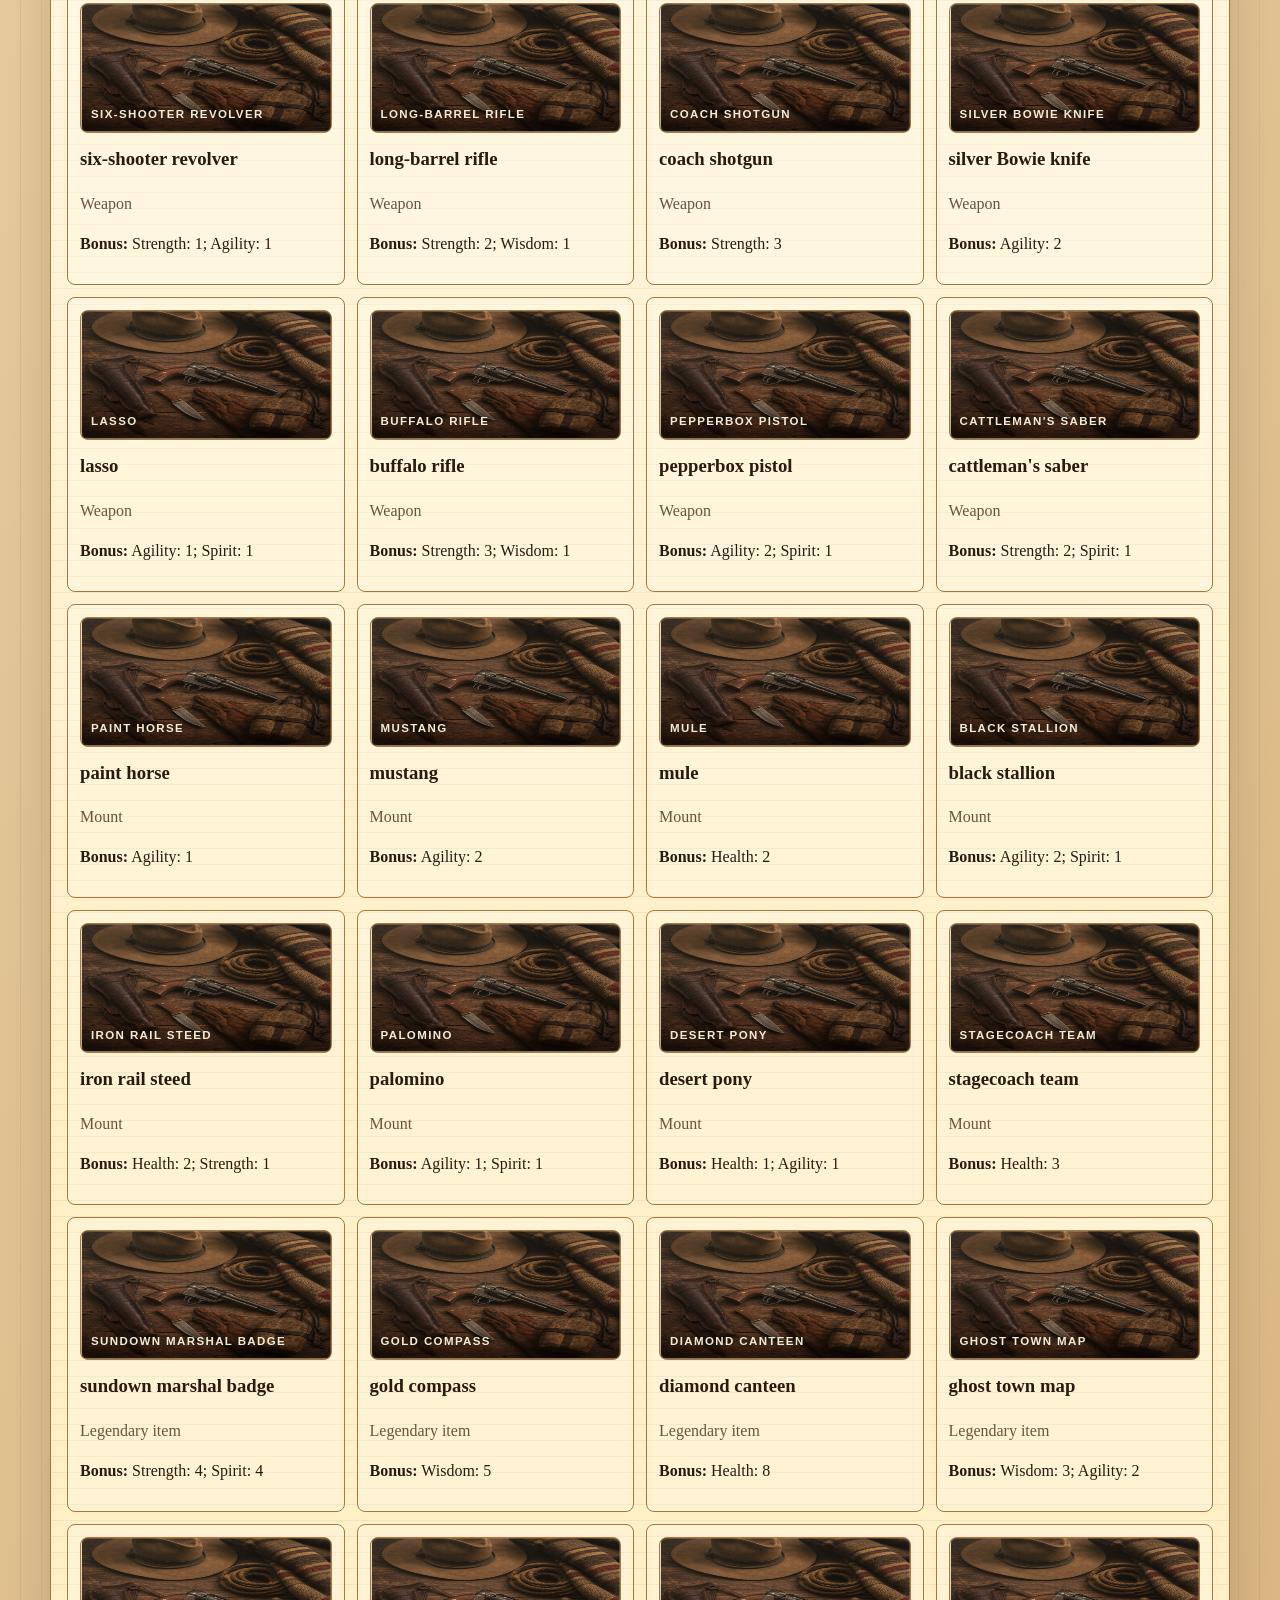
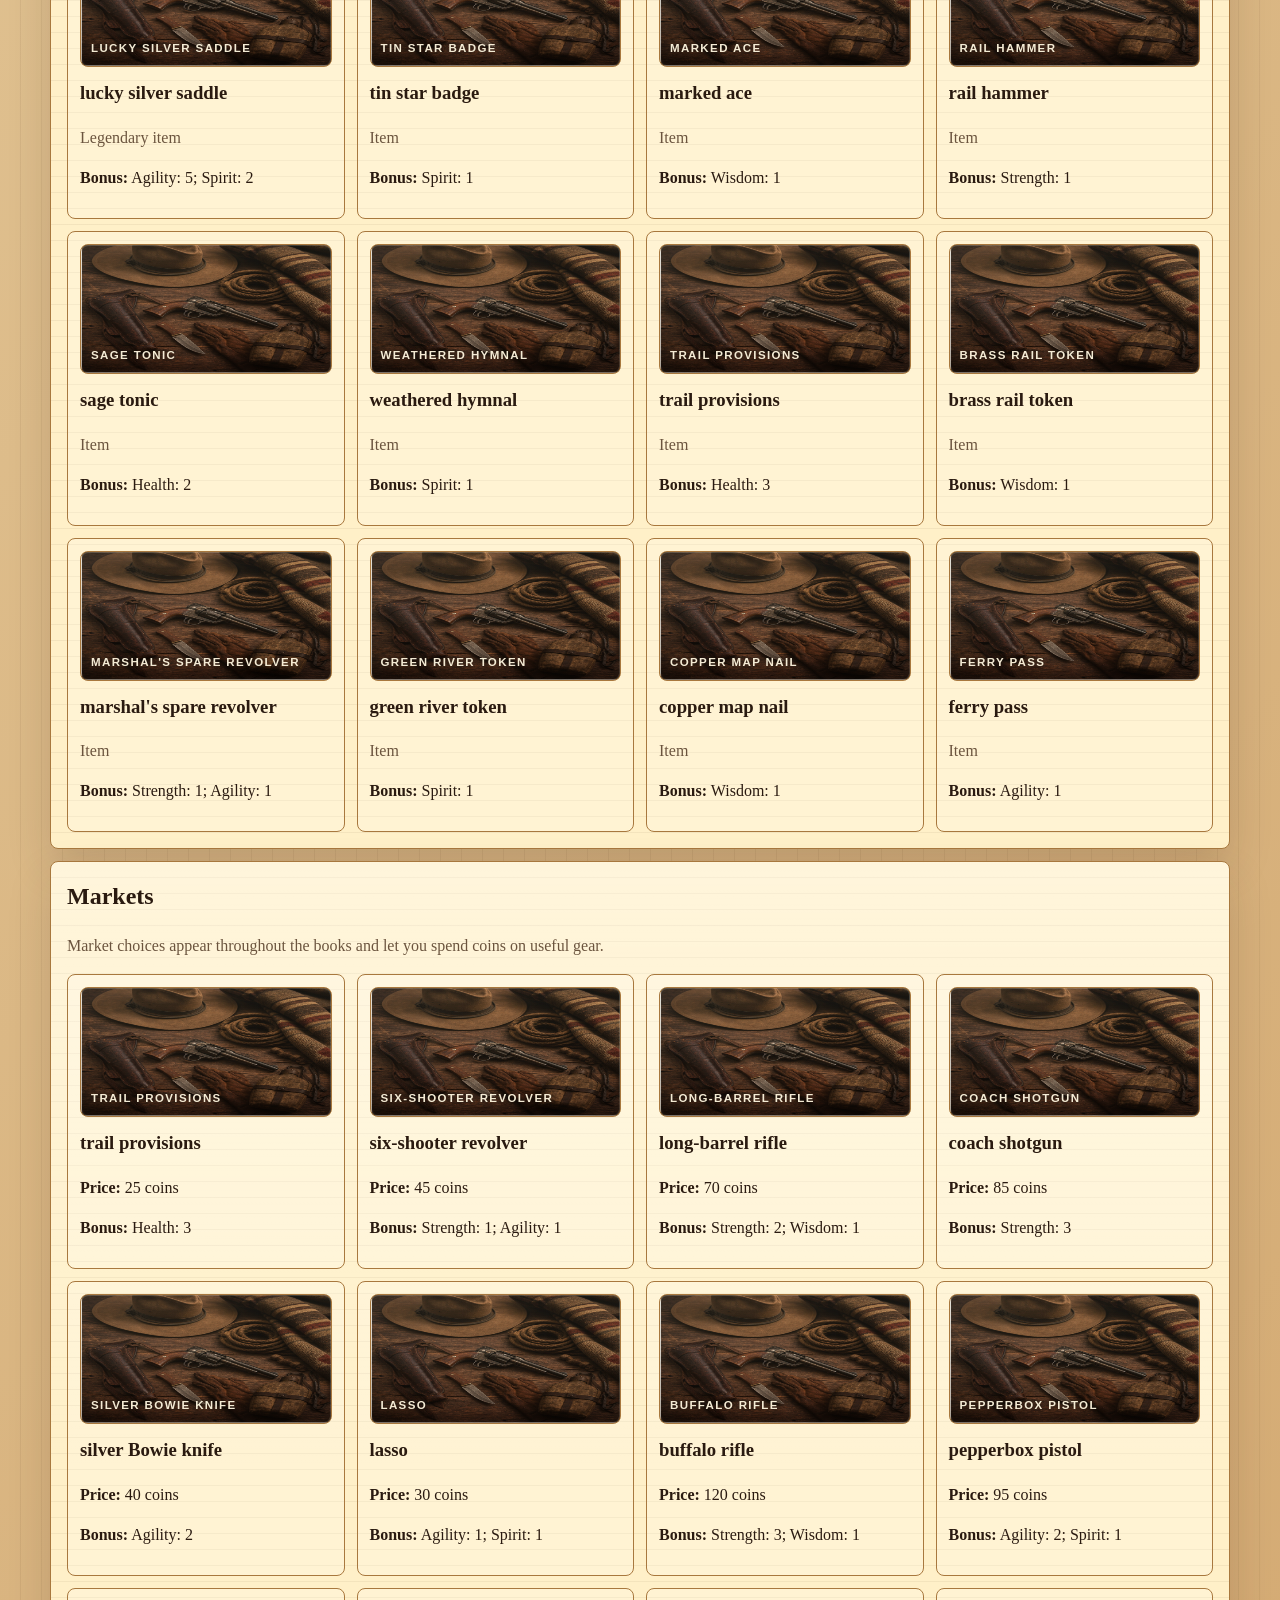
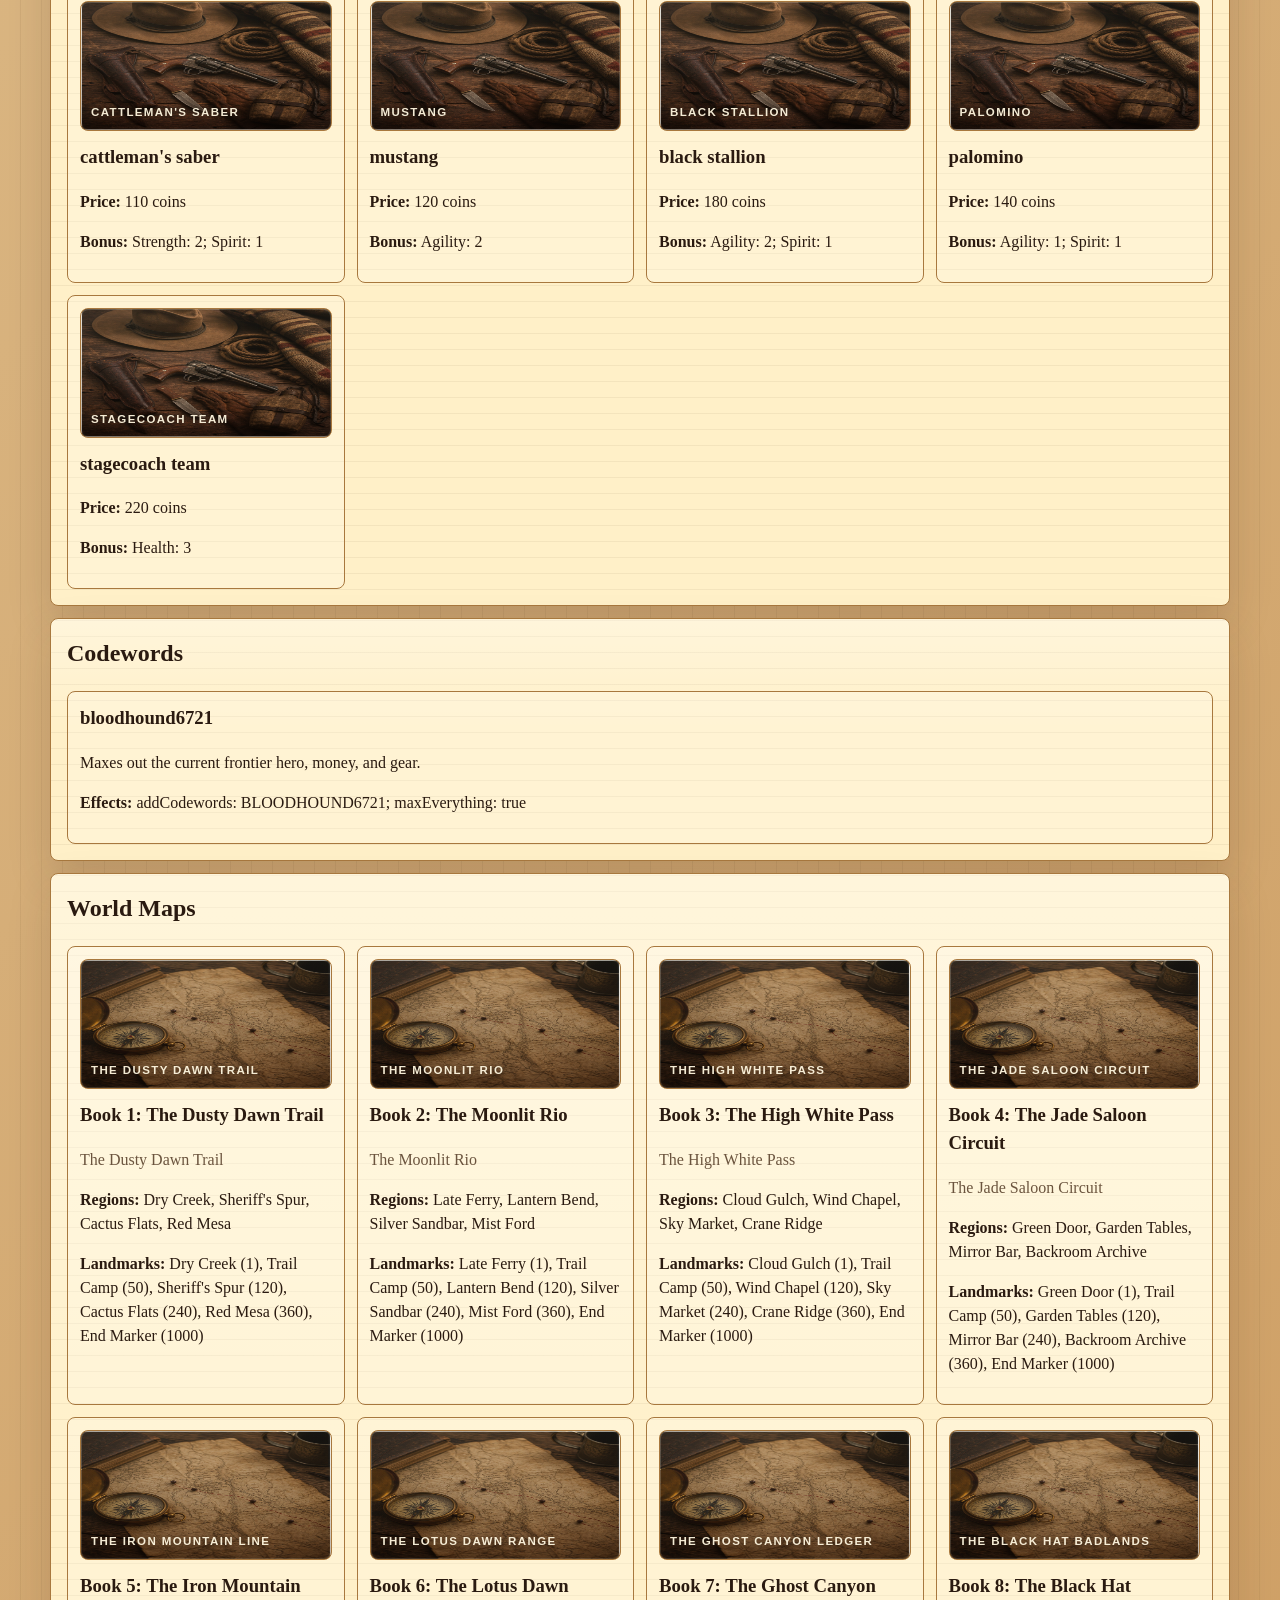
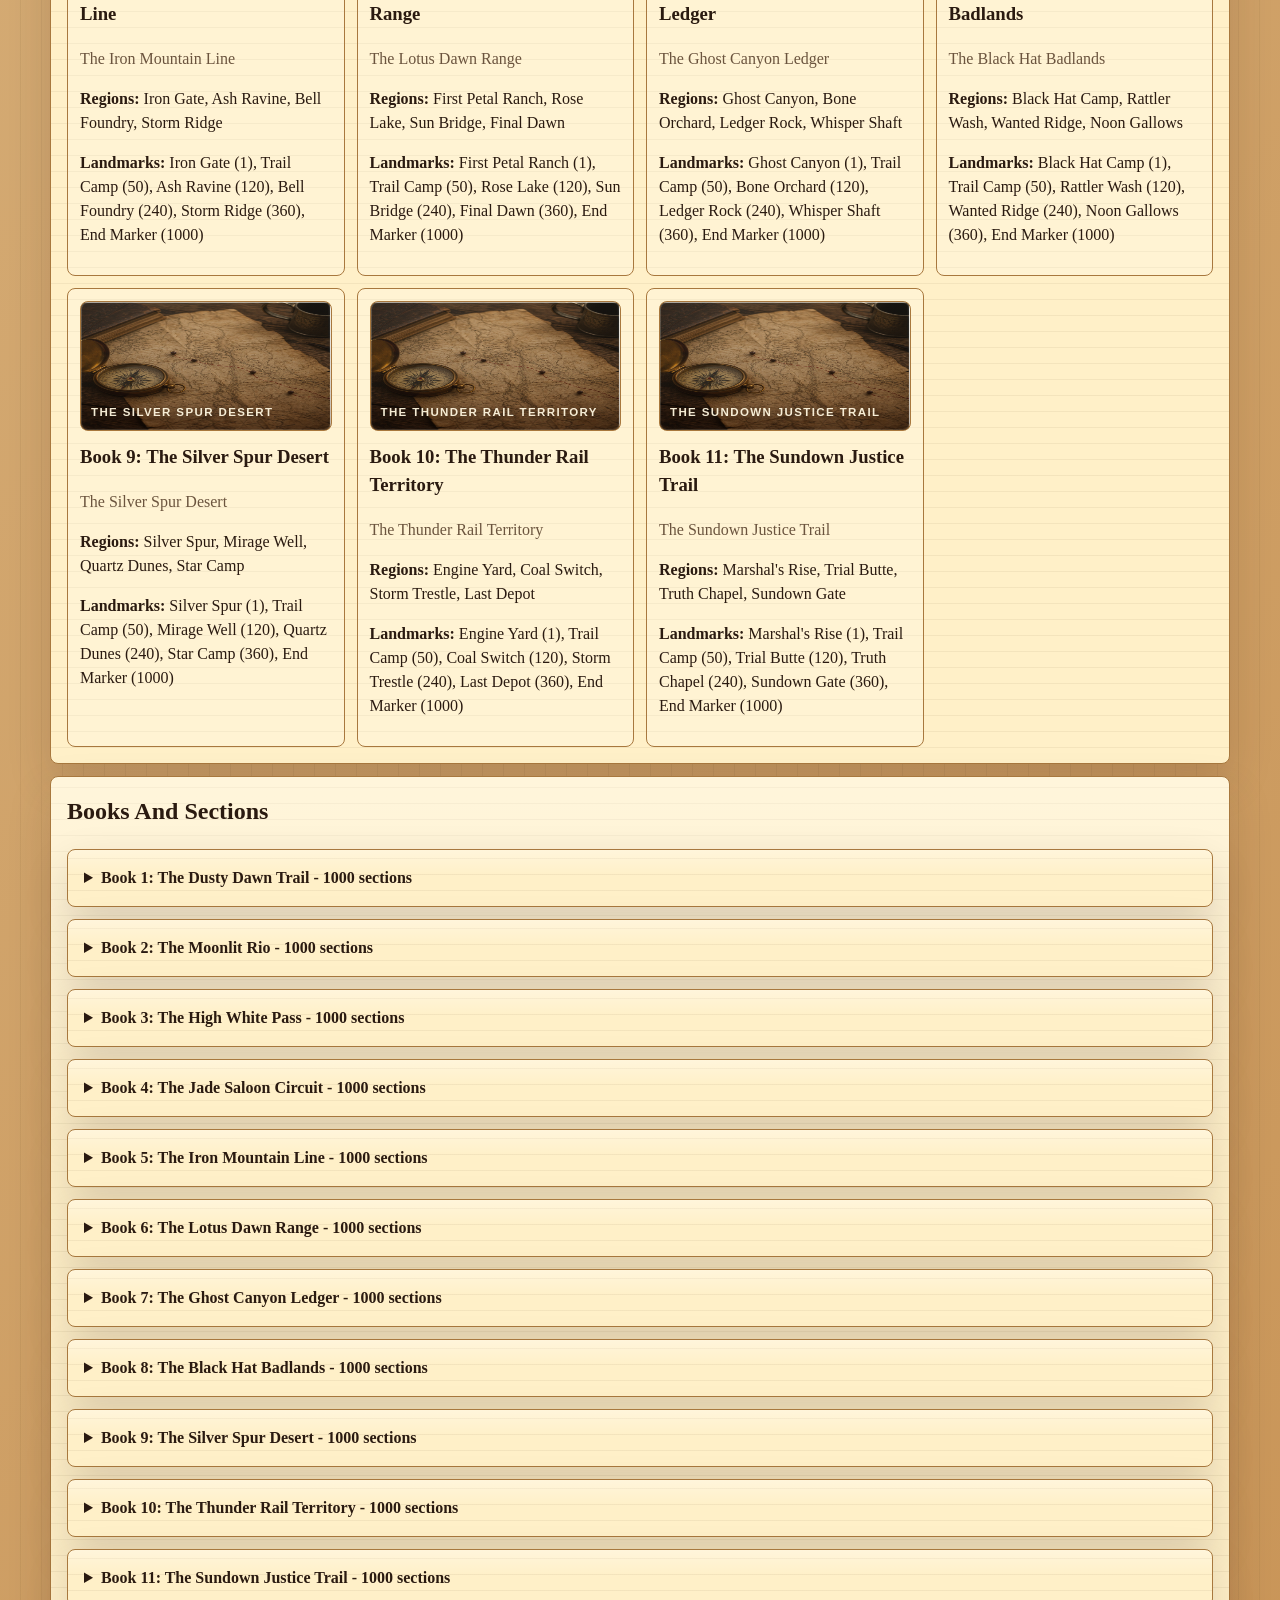
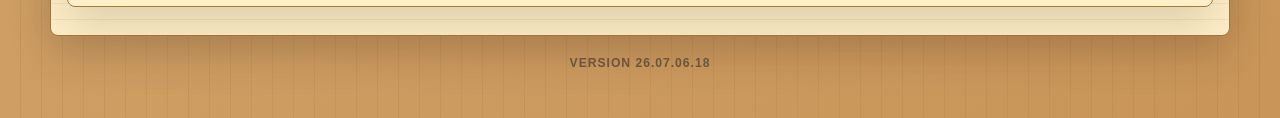
==== commit 451ac8fd: "fixes and chgalenges" ====
--- a/game-reference.html
+++ b/game-reference.html
@@ -168,6 +168,15 @@
         font: inherit;
       }
 
+      .version-footer {
+        padding: 8px 0 0;
+        color: var(--muted);
+        font: 700 0.76rem/1.2 Arial, sans-serif;
+        letter-spacing: 0.08em;
+        text-align: center;
+        text-transform: uppercase;
+      }
+
       @media (max-width: 720px) {
         header {
           grid-template-columns: 1fr;
@@ -223,11 +232,14 @@
         <h2>Books And Sections</h2>
         <div id="books"></div>
       </section>
+      <footer class="version-footer">Version <span id="version">dev</span></footer>
     </main>
 
+    <script src="version.js"></script>
     <script src="data.js"></script>
     <script>
       const data = window.GameData;
+      document.querySelector("#version").textContent = window.GameVersion || "dev";
       const searchInput = document.querySelector("#search");
       const summary = document.querySelector("#summary");
       const booksNode = document.querySelector("#books");
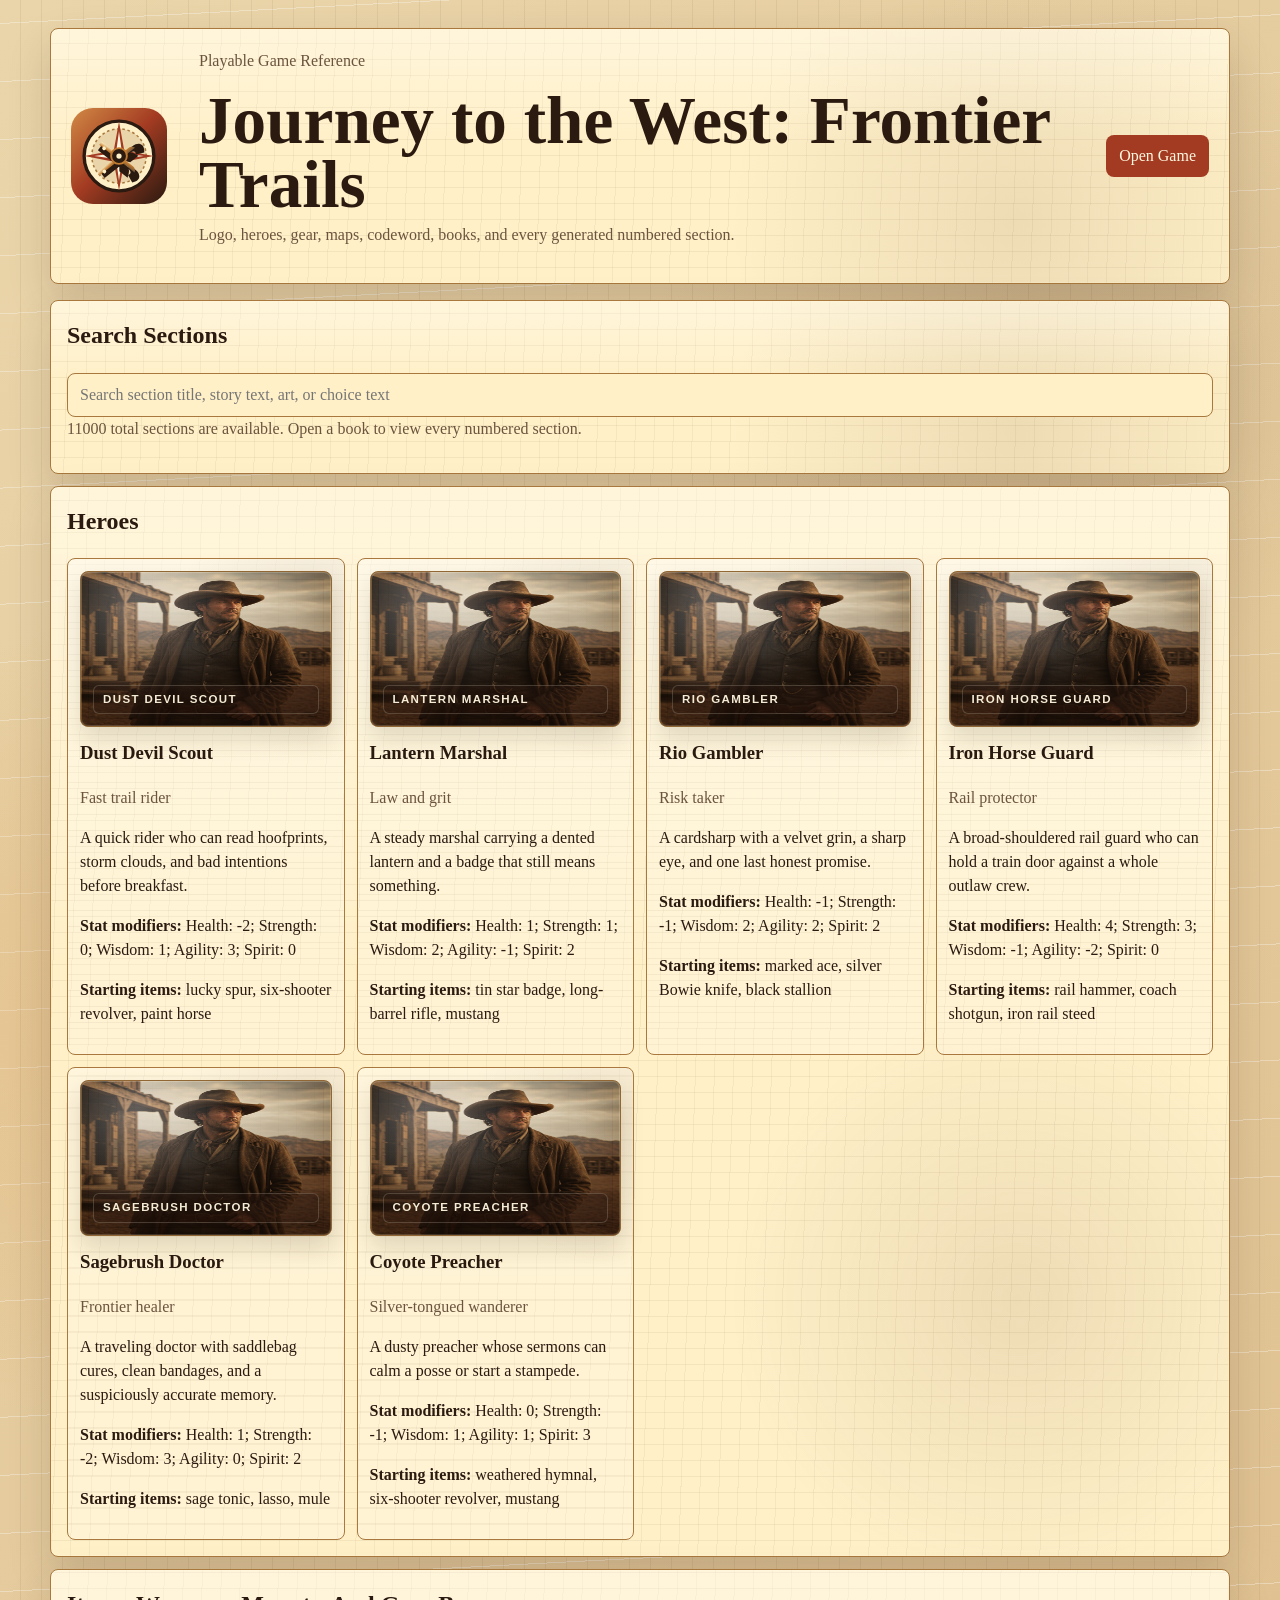
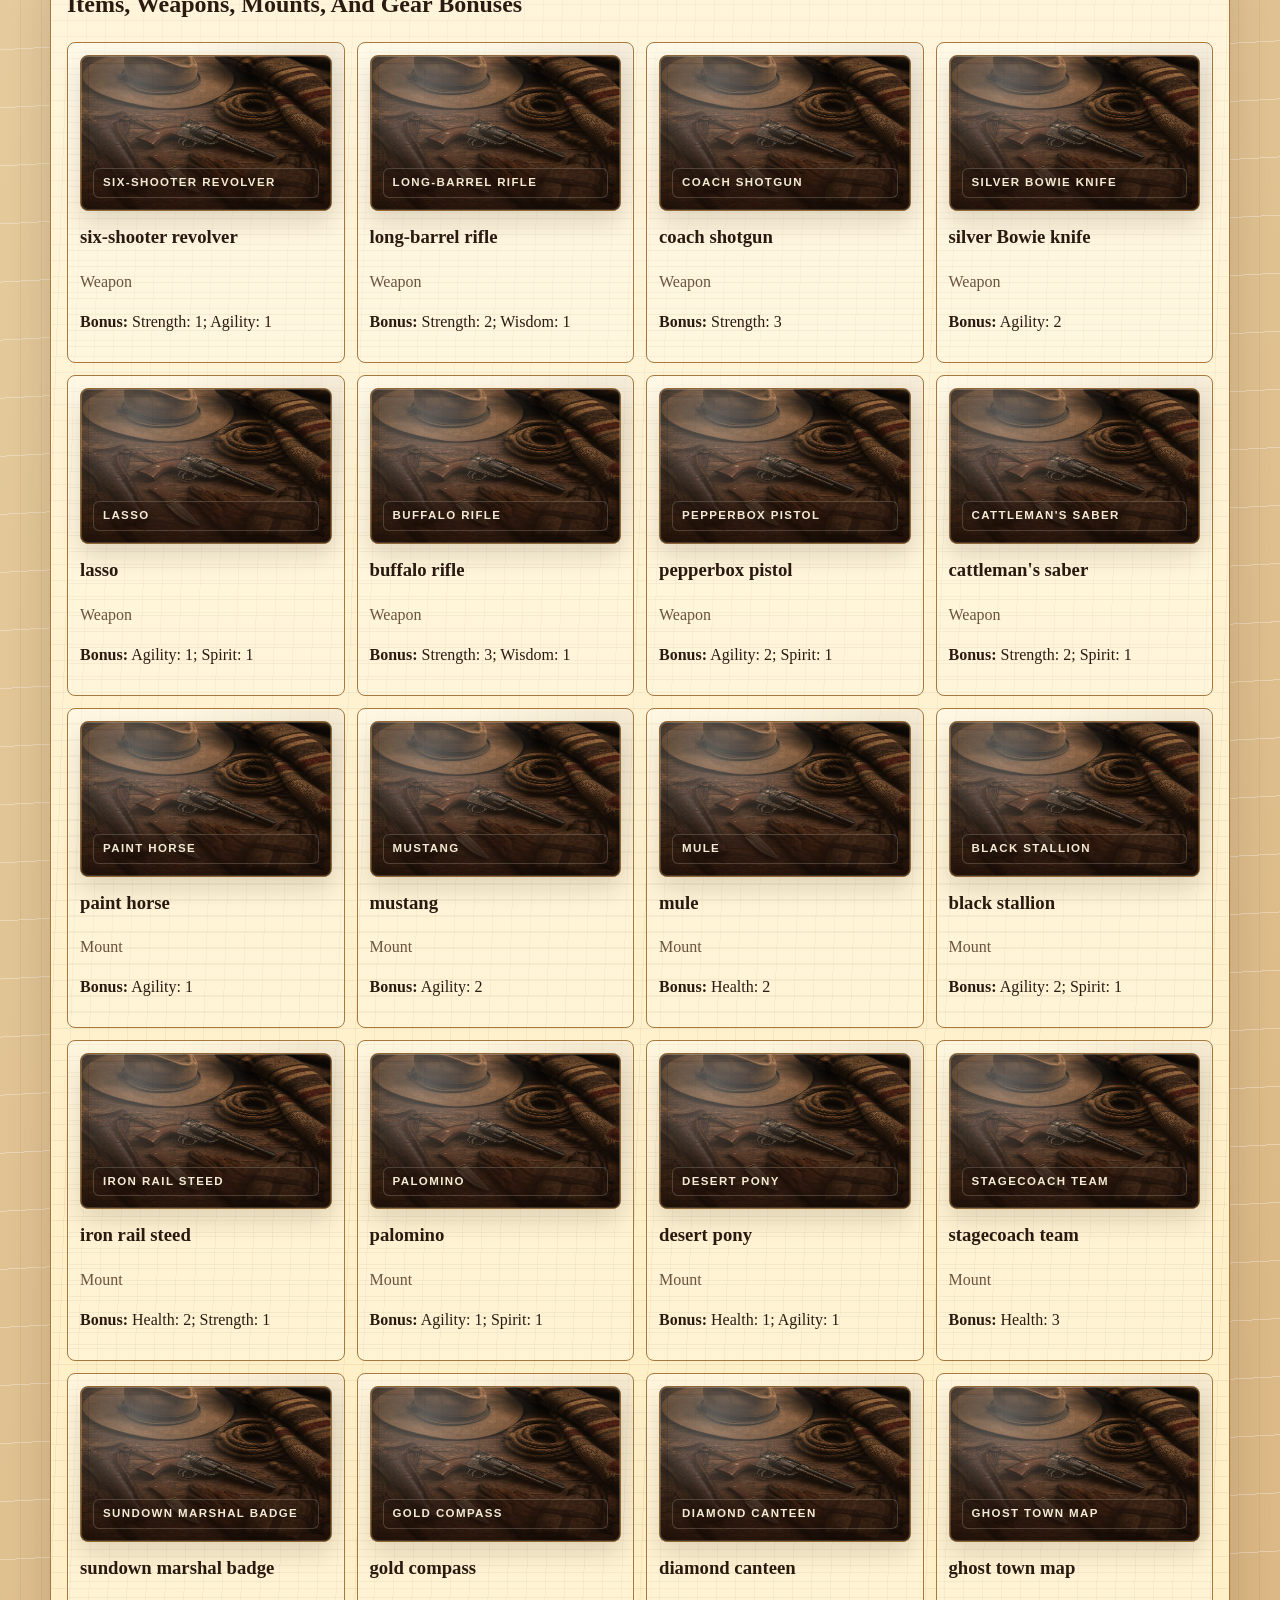
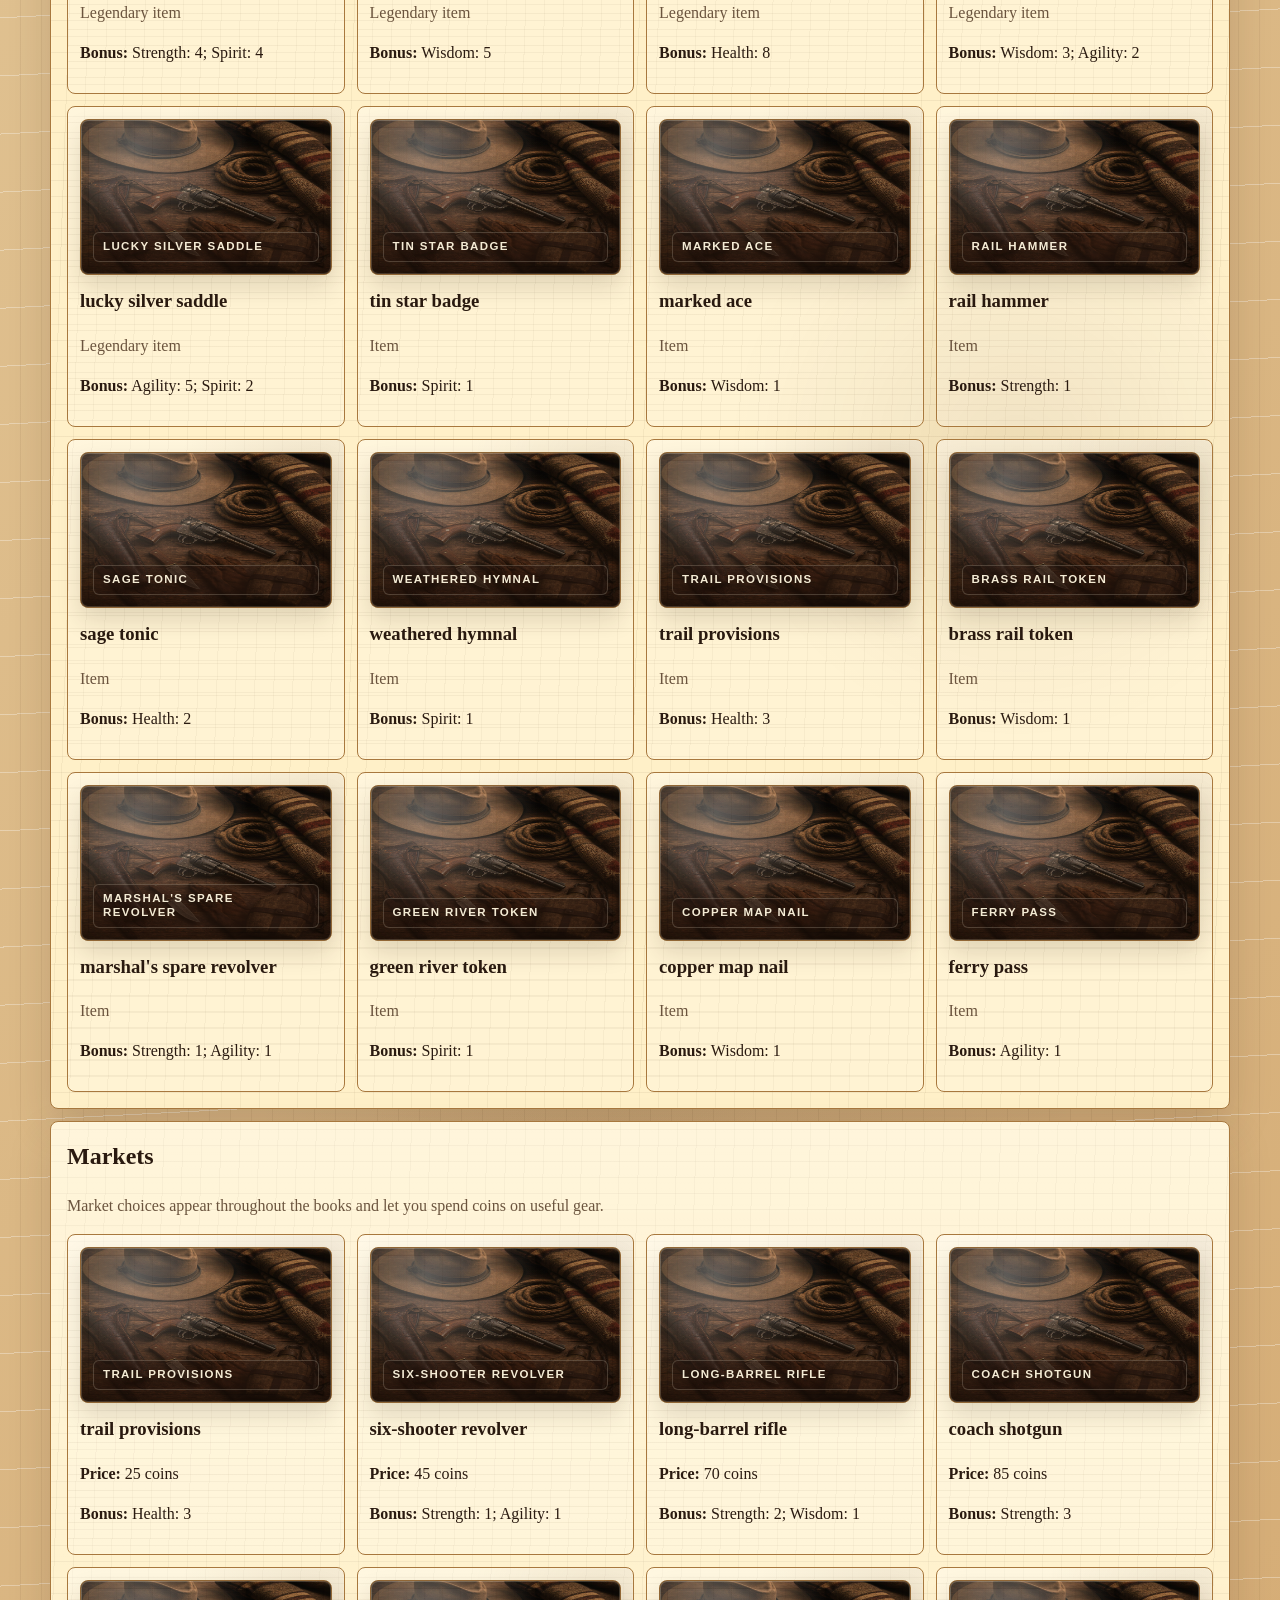
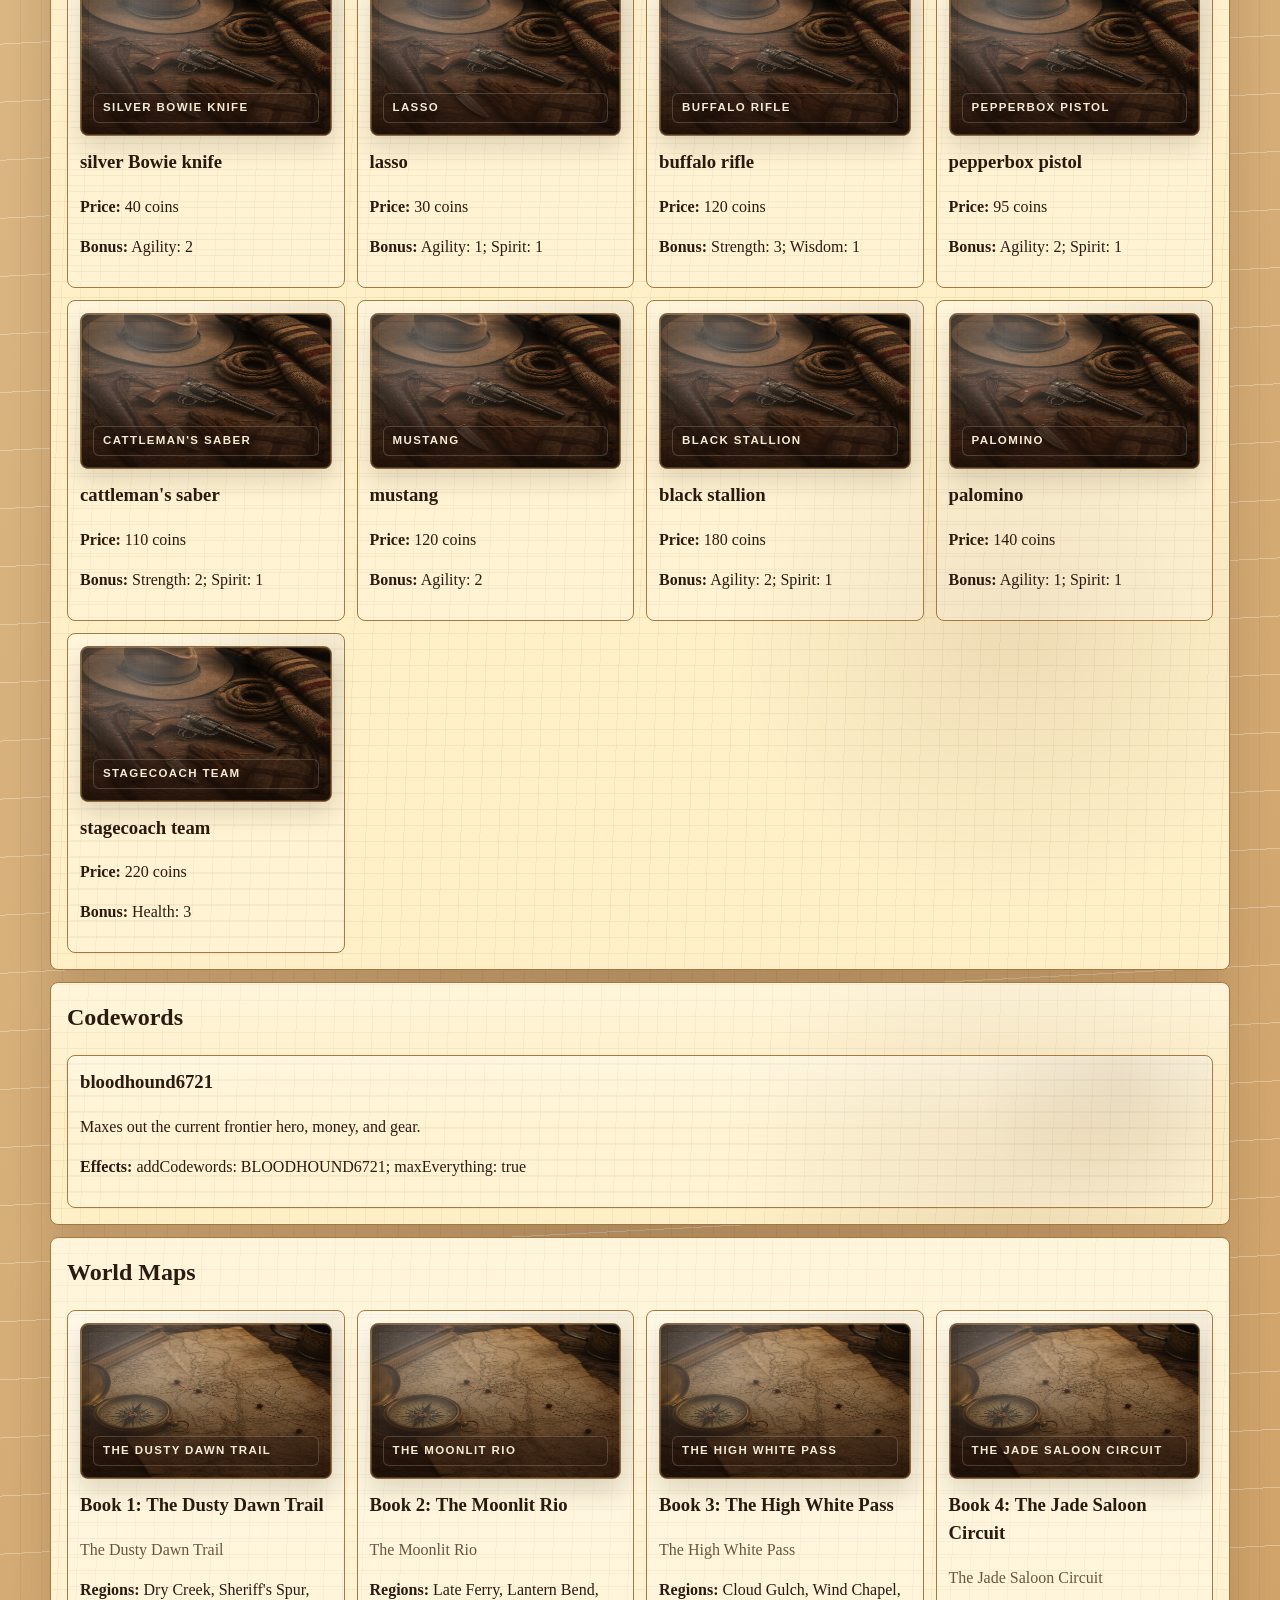
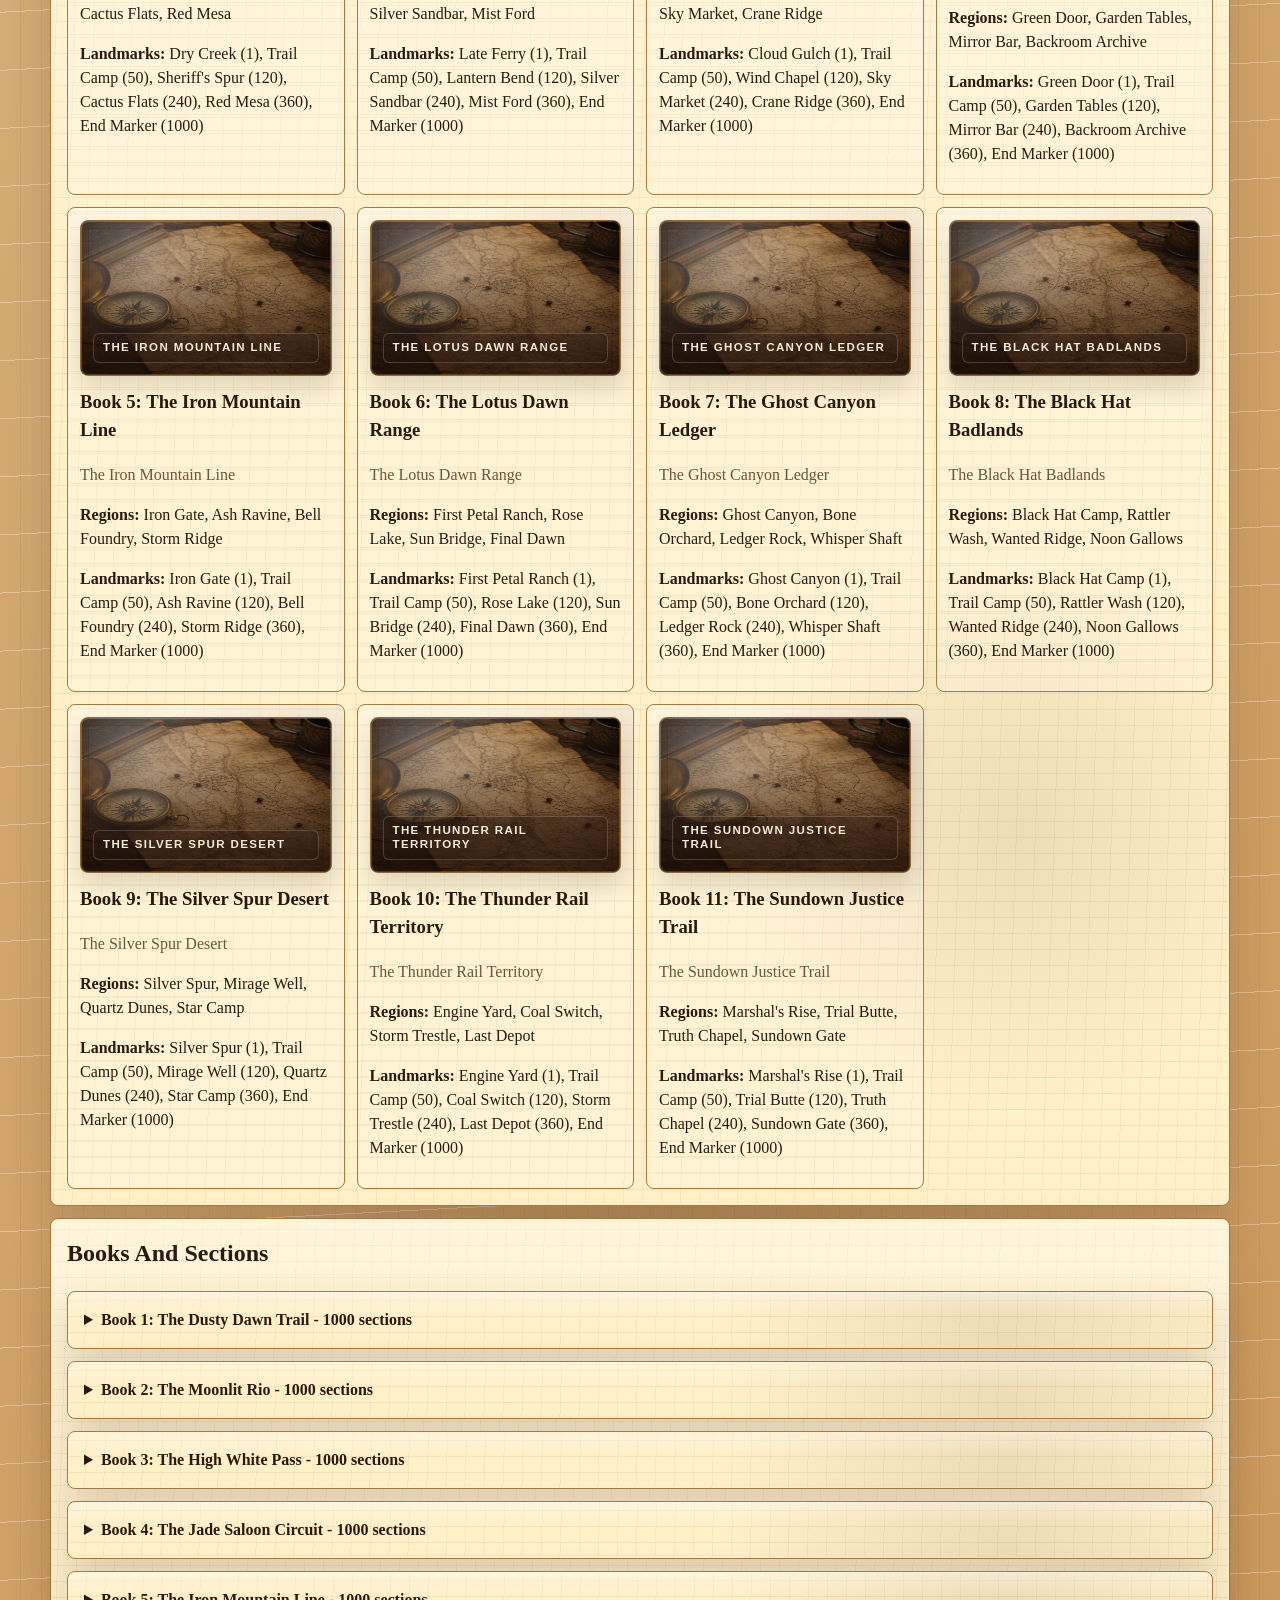
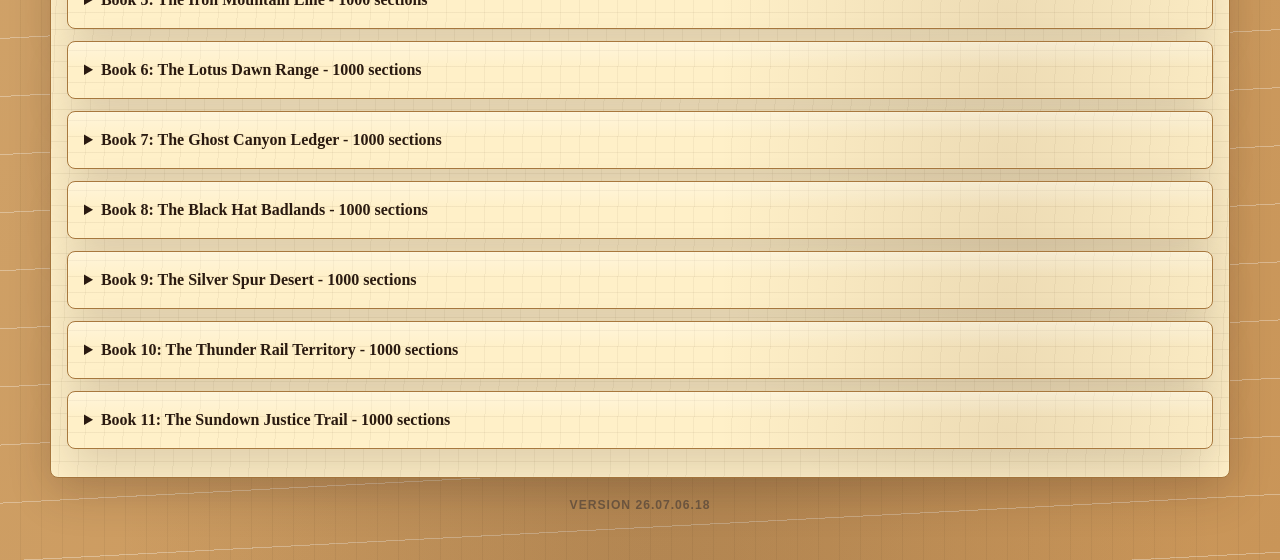
==== commit 1d475363: "tts" ====
--- a/game-reference.html
+++ b/game-reference.html
@@ -15,6 +15,9 @@
         --line: #a8783e;
         --accent: #a33b22;
         --accent-2: #3f6f5c;
+        --paper-fleck: rgba(94, 68, 35, 0.08);
+        --paper-fiber: rgba(255, 255, 255, 0.32);
+        --paper-stain: rgba(94, 54, 20, 0.11);
       }
 
       * {
@@ -26,7 +29,12 @@
         color: var(--ink);
         font: 16px/1.5 Georgia, "Times New Roman", serif;
         background:
-          repeating-linear-gradient(90deg, transparent 0 20px, rgba(94, 68, 35, 0.08) 20px 21px),
+          radial-gradient(ellipse at 52% 118%, rgba(42, 26, 16, 0.18), transparent 35rem),
+          radial-gradient(circle at 16% 12%, rgba(214, 132, 45, 0.22), transparent 27rem),
+          radial-gradient(circle at 80% 4%, rgba(83, 55, 30, 0.14), transparent 23rem),
+          radial-gradient(circle at 44% 48%, var(--paper-stain), transparent 18rem),
+          repeating-linear-gradient(90deg, transparent 0 20px, var(--paper-fleck) 20px 21px),
+          repeating-linear-gradient(177deg, transparent 0 23px, var(--paper-fiber) 23px 24px, transparent 24px 58px),
           linear-gradient(135deg, var(--bg), #c99558);
       }
 
@@ -43,9 +51,13 @@
         border-radius: 8px;
         background:
           linear-gradient(180deg, rgba(255, 255, 255, 0.35), transparent 45%),
+          radial-gradient(circle at 82% 76%, var(--paper-stain), transparent 18rem),
           repeating-linear-gradient(0deg, transparent 0 15px, rgba(94, 68, 35, 0.07) 15px 16px),
+          repeating-linear-gradient(92deg, transparent 0 18px, rgba(94, 68, 35, 0.06) 18px 19px),
           var(--paper);
-        box-shadow: 0 18px 44px rgba(42, 26, 16, 0.16);
+        box-shadow:
+          inset 0 0 0 1px rgba(255, 247, 223, 0.18),
+          0 18px 44px rgba(42, 26, 16, 0.16);
       }
 
       header {
@@ -116,7 +128,12 @@
         border: 1px solid var(--line);
         border-radius: 8px;
         padding: 12px;
-        background: rgba(255, 255, 255, 0.2);
+        background:
+          linear-gradient(180deg, rgba(255, 255, 255, 0.22), transparent 52%),
+          radial-gradient(circle at 92% 12%, var(--paper-stain), transparent 9rem),
+          repeating-linear-gradient(0deg, transparent 0 15px, rgba(94, 68, 35, 0.06) 15px 16px),
+          rgba(255, 255, 255, 0.2);
+        box-shadow: inset 0 0 0 1px rgba(255, 247, 223, 0.16);
       }
 
       .muted {
--- a/pictures.css
+++ b/pictures.css
@@ -1,15 +1,20 @@
 .picture {
-  min-height: 130px;
+  min-height: 156px;
   margin-bottom: 12px;
-  border: 1px solid var(--line);
+  border: 1px solid color-mix(in srgb, var(--line), #2a1a10 18%);
   border-radius: 8px;
   position: relative;
+  isolation: isolate;
   overflow: hidden;
   background:
-    linear-gradient(180deg, rgba(255, 240, 200, 0.08), rgba(42, 26, 16, 0.24)),
-    url("assets/frontier-picture-atlas.png") var(--picture-position, 50% 50%) / 200% 200% no-repeat,
+    radial-gradient(circle at 22% 18%, rgba(255, 255, 255, 0.3), transparent 7rem),
+    linear-gradient(180deg, rgba(255, 240, 200, 0.02), rgba(42, 26, 16, 0.36)),
+    url("assets/frontier-picture-atlas.png") var(--picture-position, 50% 50%) / 208% 208% no-repeat,
     linear-gradient(180deg, #d4a15d, #9a5837 55%, #3a2418);
-  box-shadow: inset 0 0 0 1px rgba(255, 247, 223, 0.18);
+  box-shadow:
+    inset 0 0 0 1px rgba(255, 247, 223, 0.22),
+    inset 0 -72px 74px rgba(42, 26, 16, 0.34),
+    0 12px 24px rgba(42, 26, 16, 0.14);
 }
 
 .picture::before,
@@ -22,19 +27,33 @@
 
 .picture::before {
   background:
-    radial-gradient(circle at 24% 20%, rgba(255, 255, 255, 0.18), transparent 8rem),
-    linear-gradient(180deg, transparent 52%, rgba(42, 26, 16, 0.42));
+    linear-gradient(90deg, rgba(255, 247, 223, 0.18), transparent 18%, transparent 82%, rgba(42, 26, 16, 0.22)),
+    repeating-linear-gradient(0deg, transparent 0 11px, rgba(255, 247, 223, 0.04) 11px 12px),
+    repeating-linear-gradient(90deg, transparent 0 17px, rgba(42, 26, 16, 0.055) 17px 18px),
+    radial-gradient(circle at 24% 20%, rgba(255, 255, 255, 0.16), transparent 8rem),
+    linear-gradient(180deg, transparent 48%, rgba(42, 26, 16, 0.48));
+  box-shadow:
+    inset 0 0 0 7px rgba(255, 247, 223, 0.1),
+    inset 0 0 0 8px rgba(42, 26, 16, 0.18),
+    inset 0 0 34px rgba(42, 26, 16, 0.2);
   mix-blend-mode: soft-light;
+  z-index: 1;
 }
 
 .picture::after {
   content: attr(data-label);
-  inset: auto 10px 10px 10px;
+  inset: auto 12px 12px 12px;
+  z-index: 2;
   color: rgba(255, 247, 223, 0.95);
+  padding: 7px 9px;
+  border: 1px solid rgba(255, 247, 223, 0.18);
+  border-radius: 6px;
+  background: rgba(42, 26, 16, 0.38);
   font: 800 0.72rem/1.2 Arial, sans-serif;
   letter-spacing: 0.12em;
   text-transform: uppercase;
   text-shadow: 0 2px 8px rgba(42, 26, 16, 0.7);
+  box-shadow: 0 8px 18px rgba(42, 26, 16, 0.22);
 }
 
 .picture.hero {
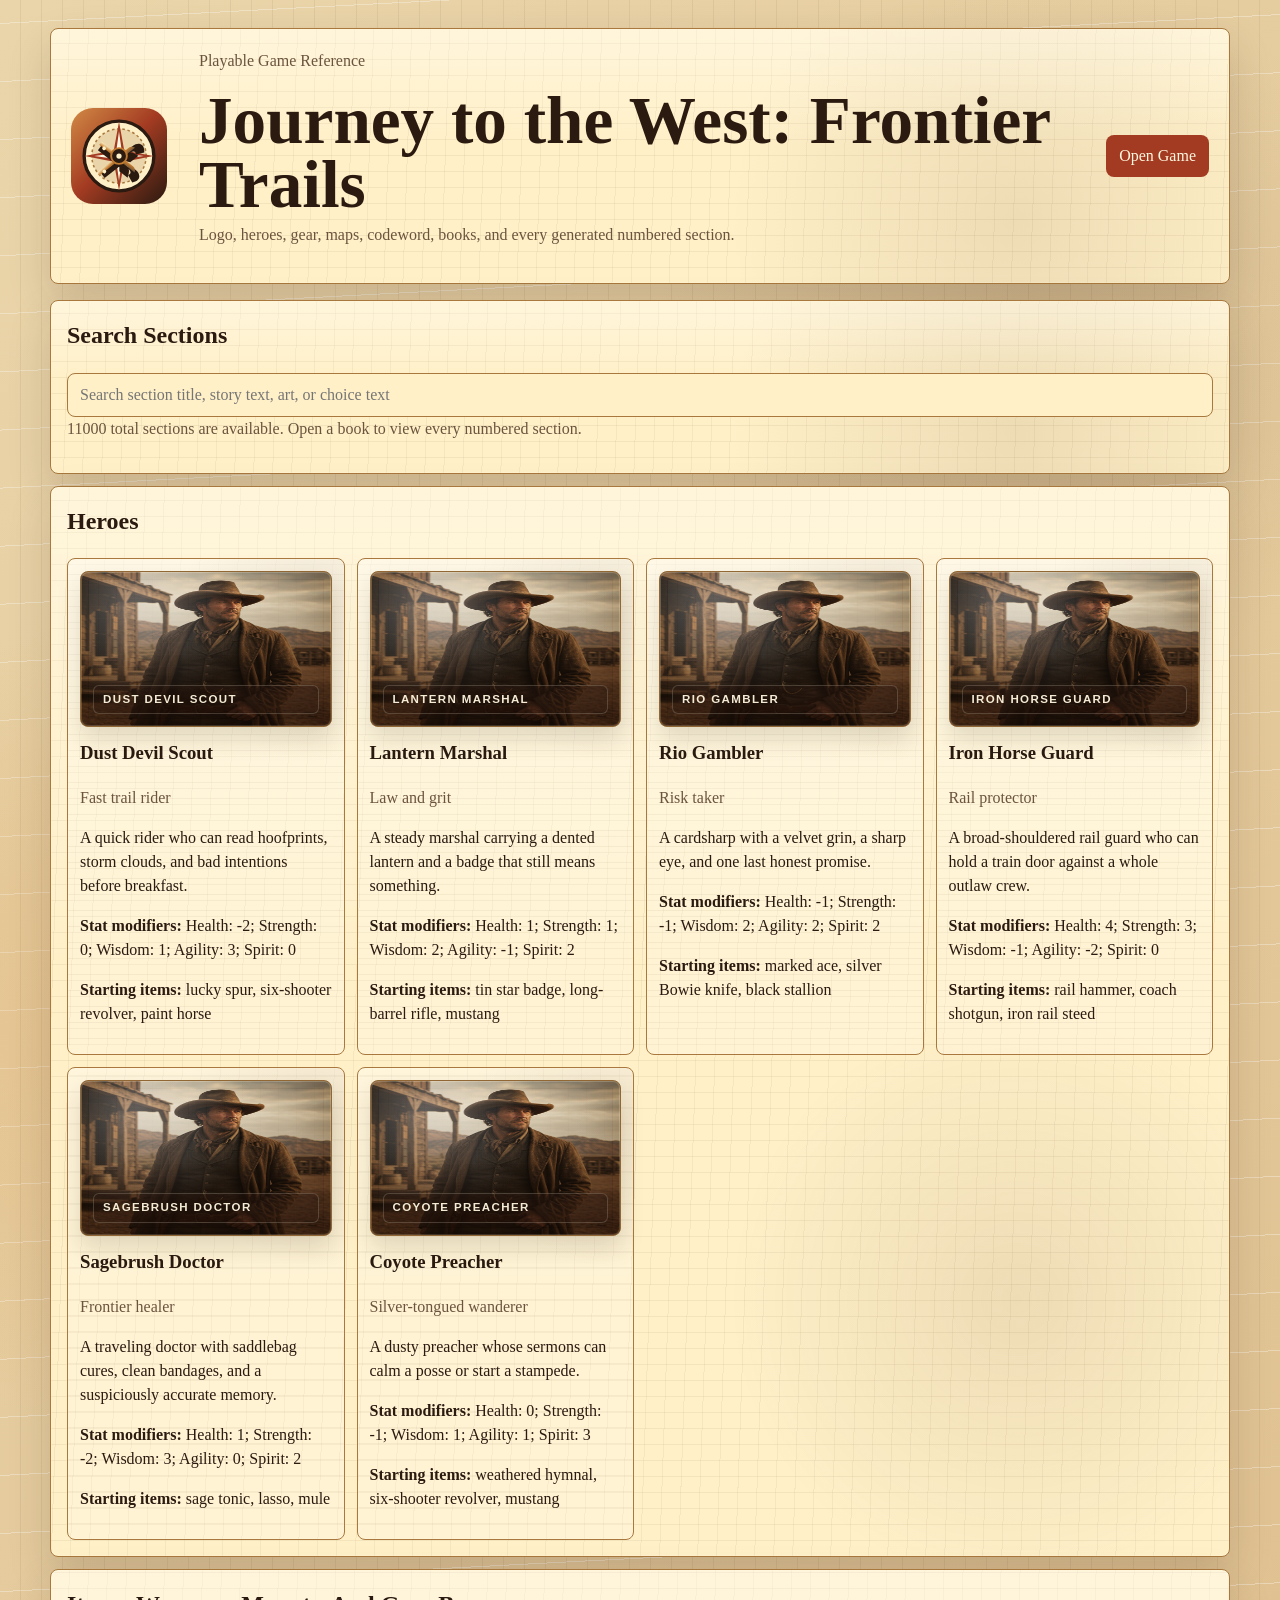
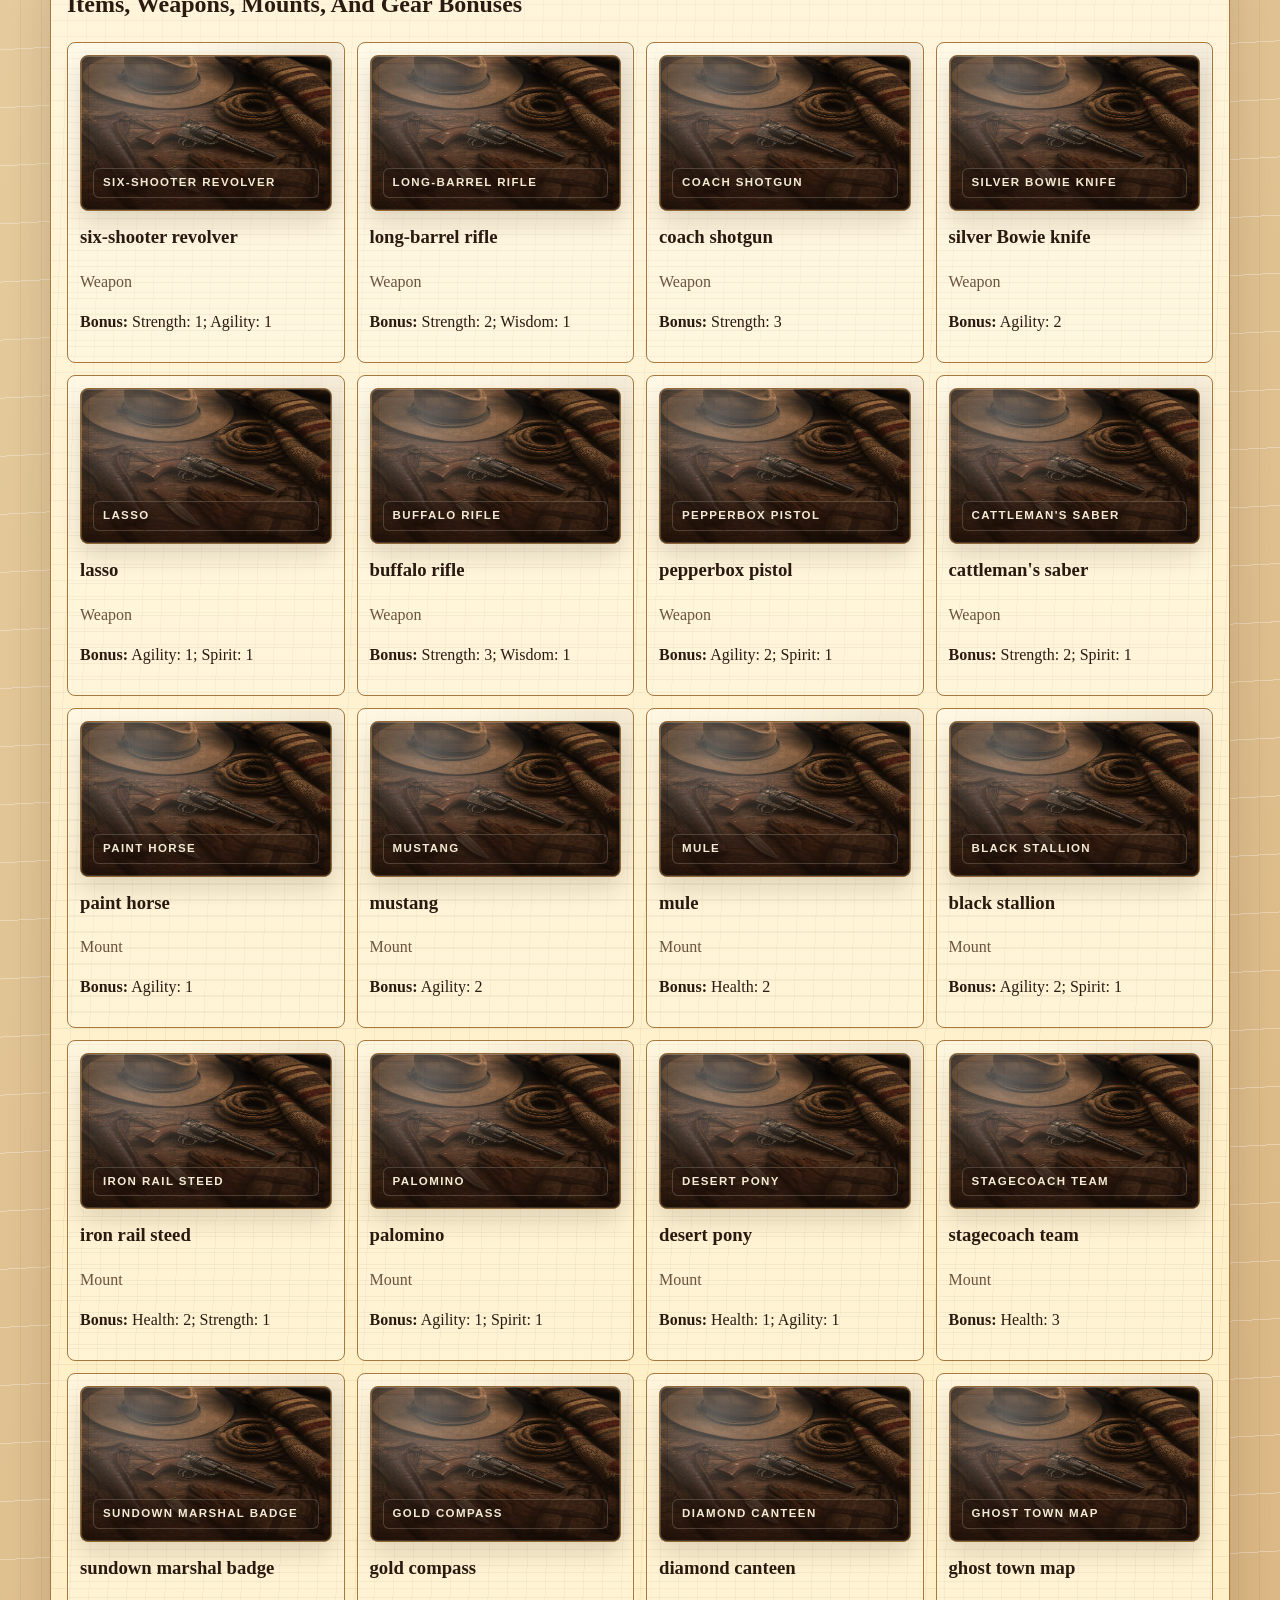
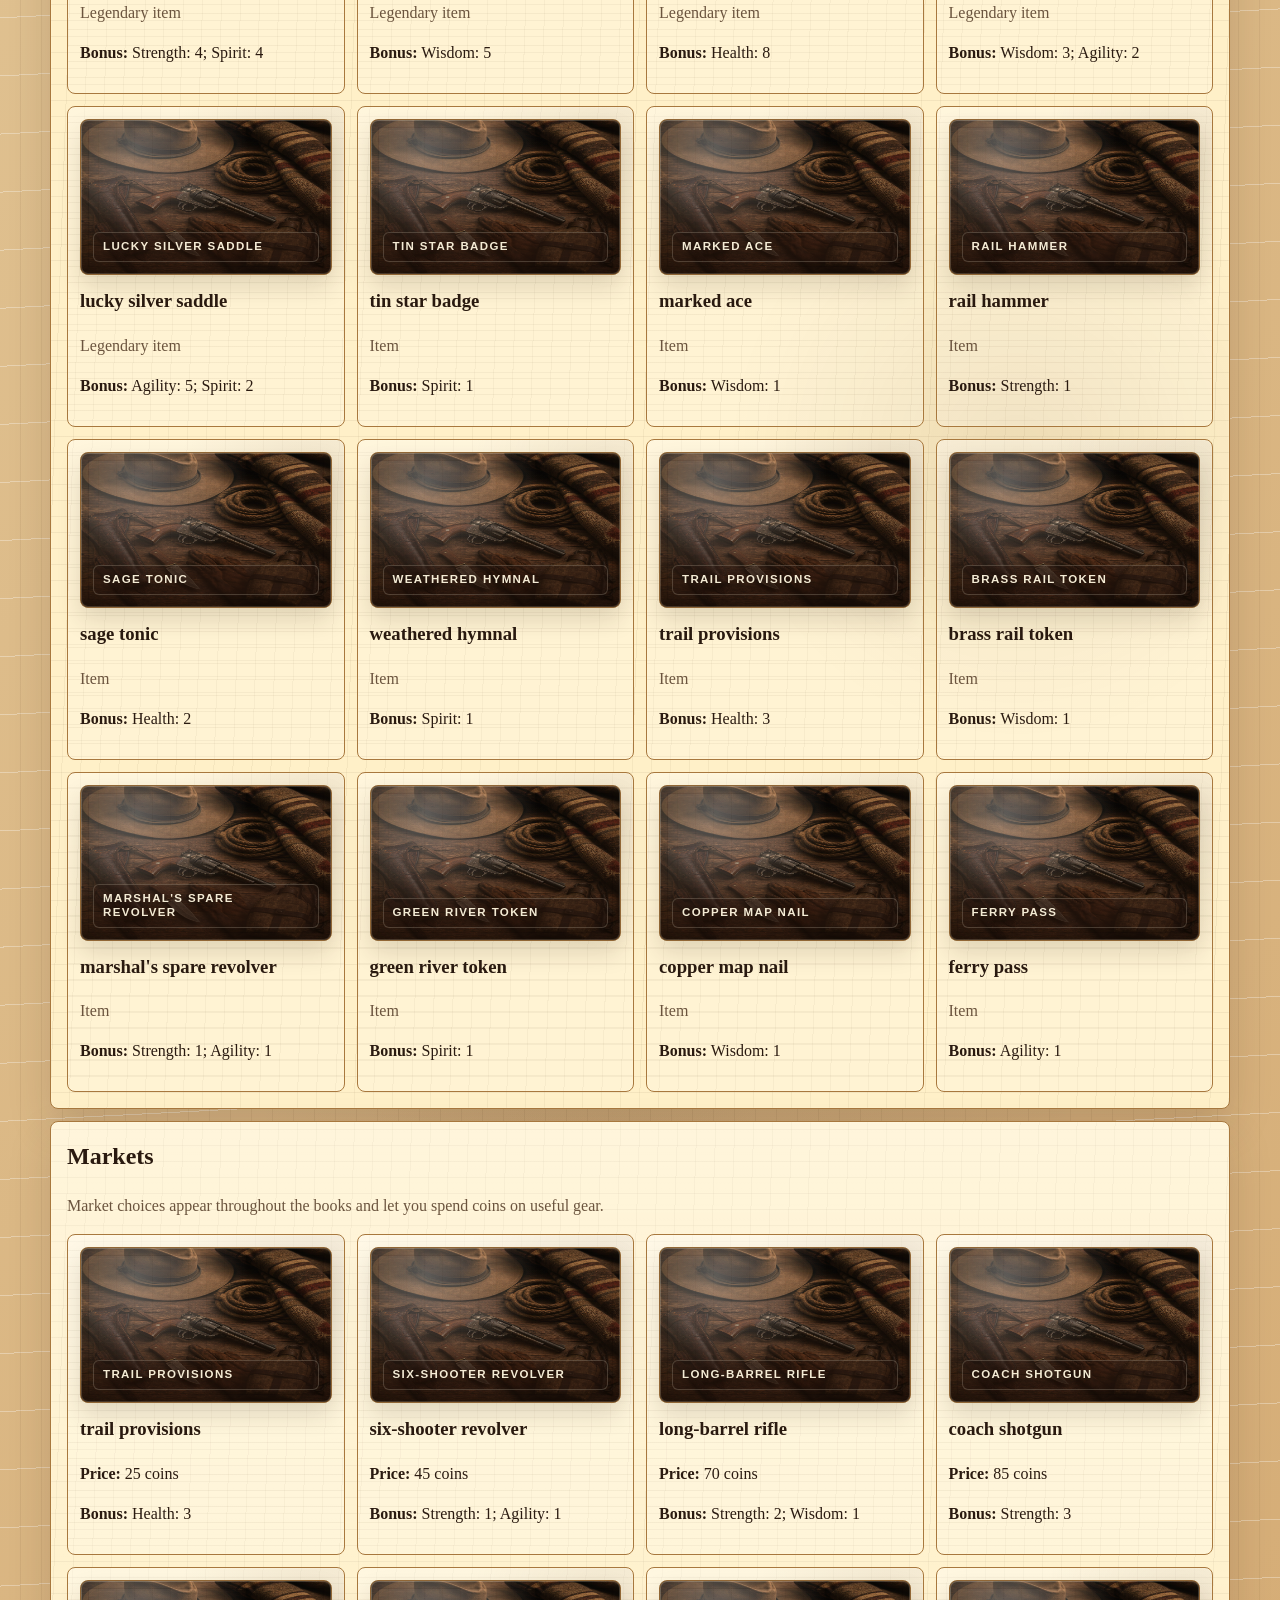
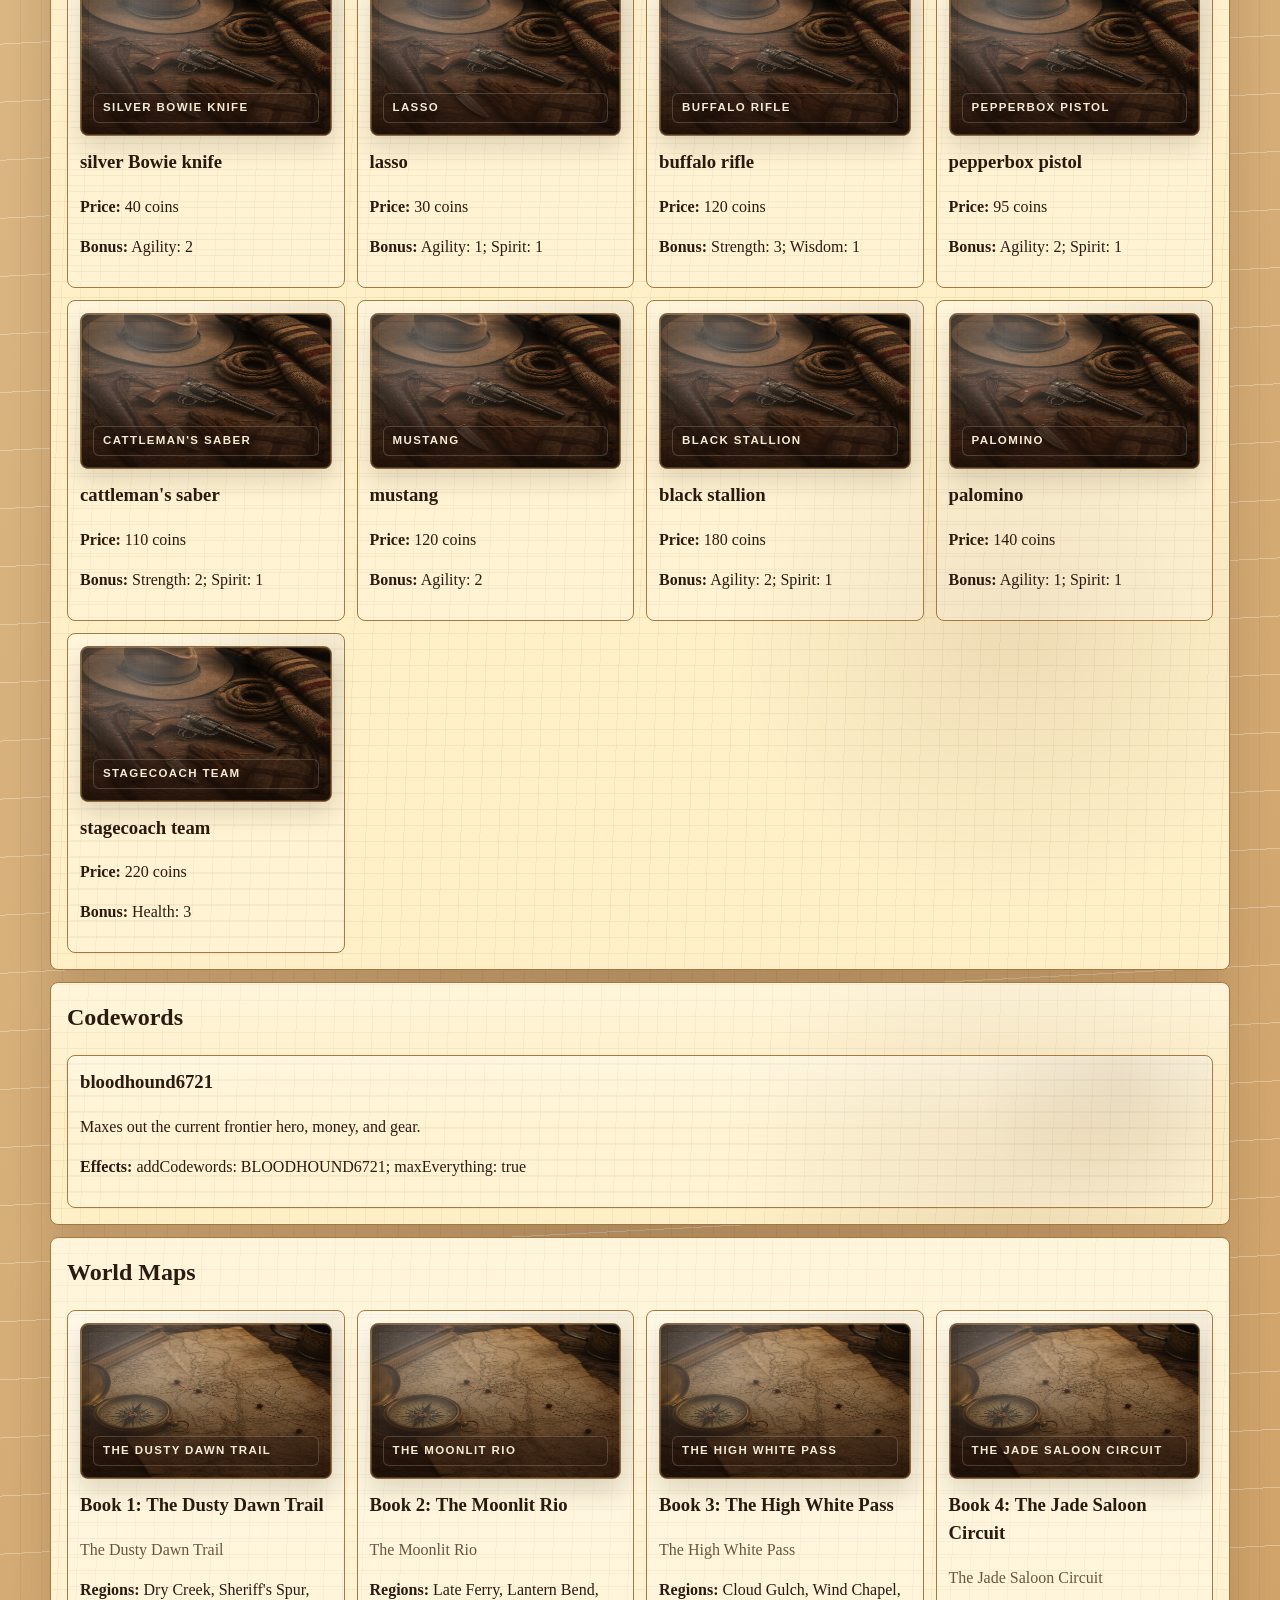
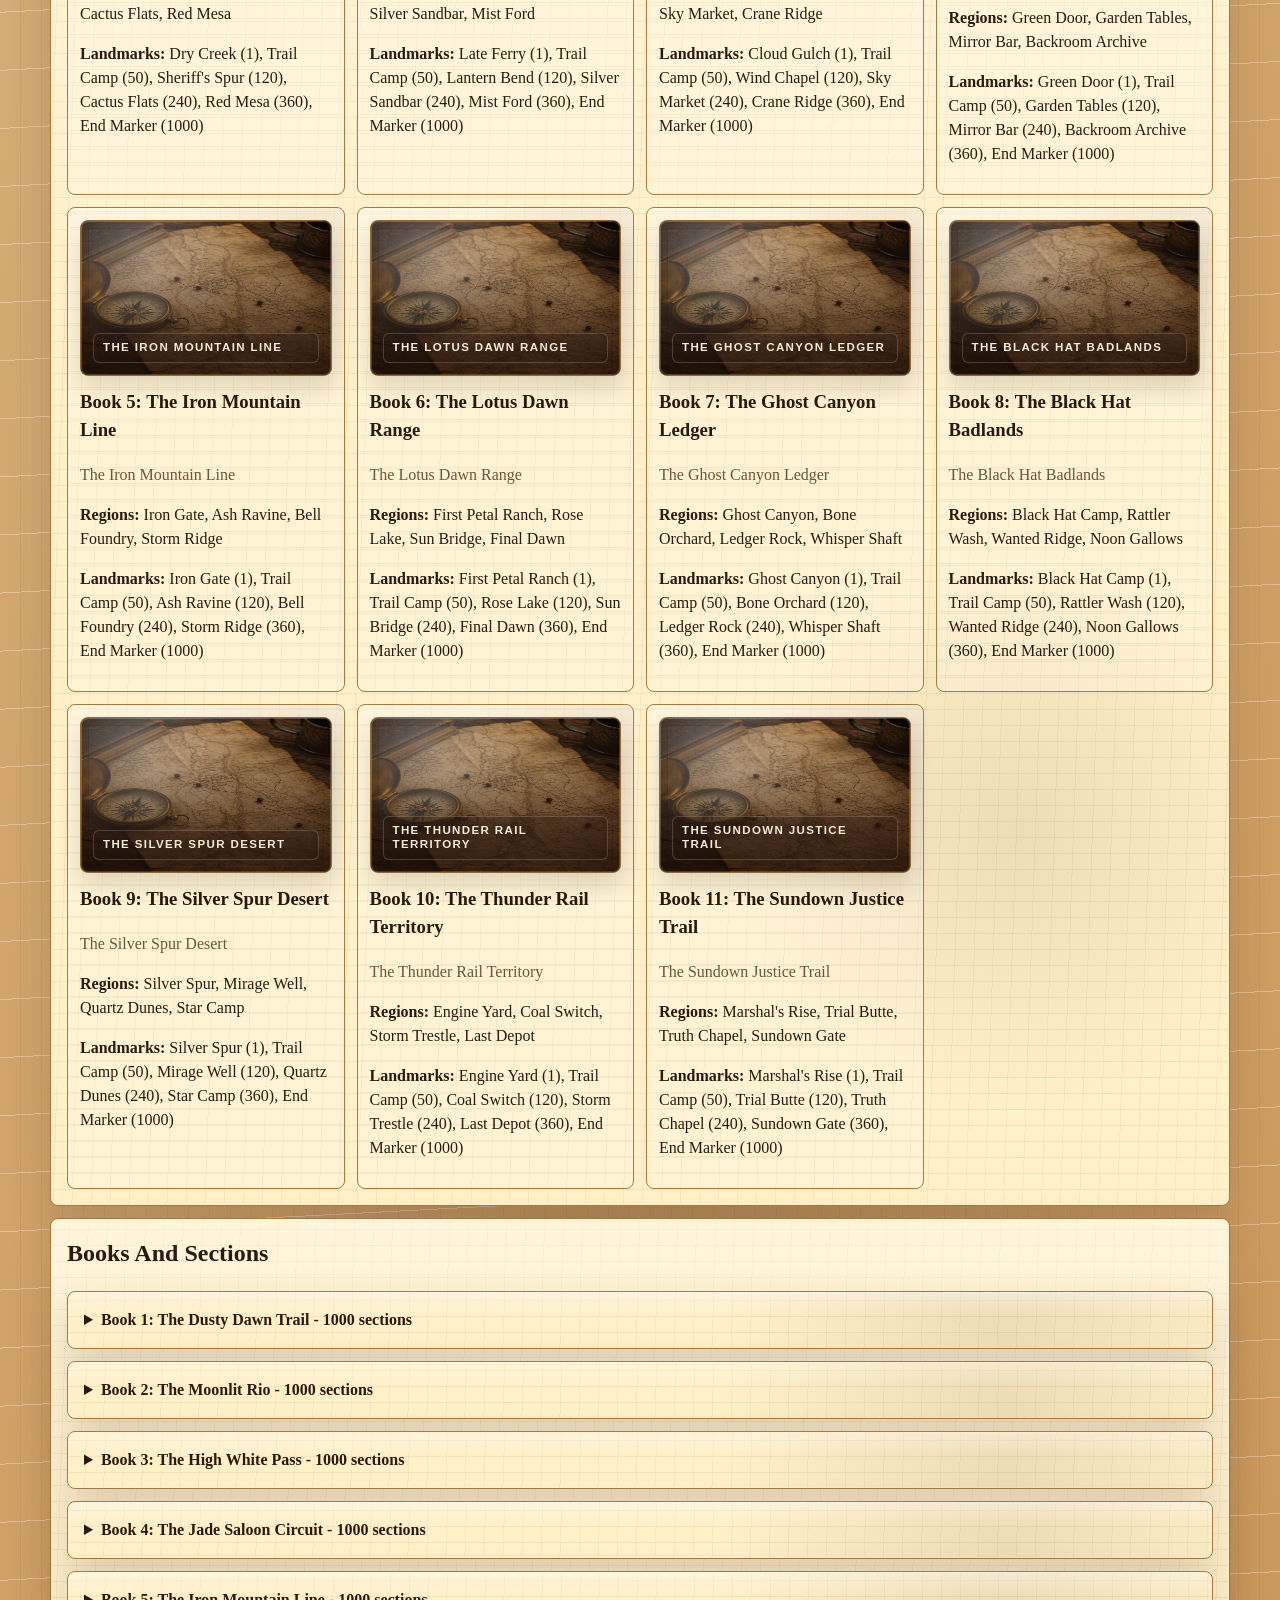
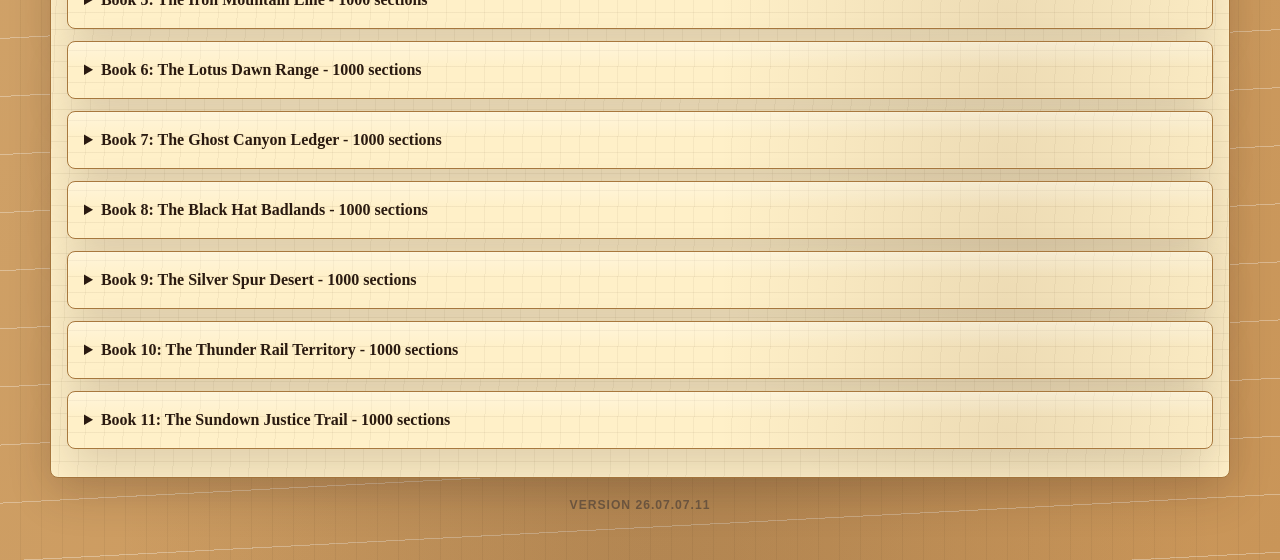
==== commit b0d94bc5: "fixes" ====
--- a/game-reference.html
+++ b/game-reference.html
@@ -367,7 +367,7 @@
         return `
           <article class="card section-entry">
             ${pictureHtml("story", section.art || section.title)}
-            <h3>${escapeHtml(section.title)}</h3>
+            <h3>Section ${sectionNumber(section)}: ${escapeHtml(section.title)}</h3>
             <p class="muted">Art: ${escapeHtml(section.art || "None")}</p>
             <p>${escapeHtml(section.text || "")}</p>
             <p><strong>Effects:</strong> ${formatObject(section.effects || {}) || "None"}</p>
@@ -378,6 +378,8 @@
 
       function sectionMatches(section, query) {
         const text = [
+          `section ${sectionNumber(section)}`,
+          String(sectionNumber(section)),
           section.title,
           section.art,
           section.text,
@@ -388,6 +390,8 @@
       }
 
       function sectionNumber(section) {
+        const directNumber = Number(section && section.number);
+        if (directNumber) return directNumber;
         const match = String(section.title || "").match(/section\s+(\d+)/i);
         return match ? Number(match[1]) : 0;
       }
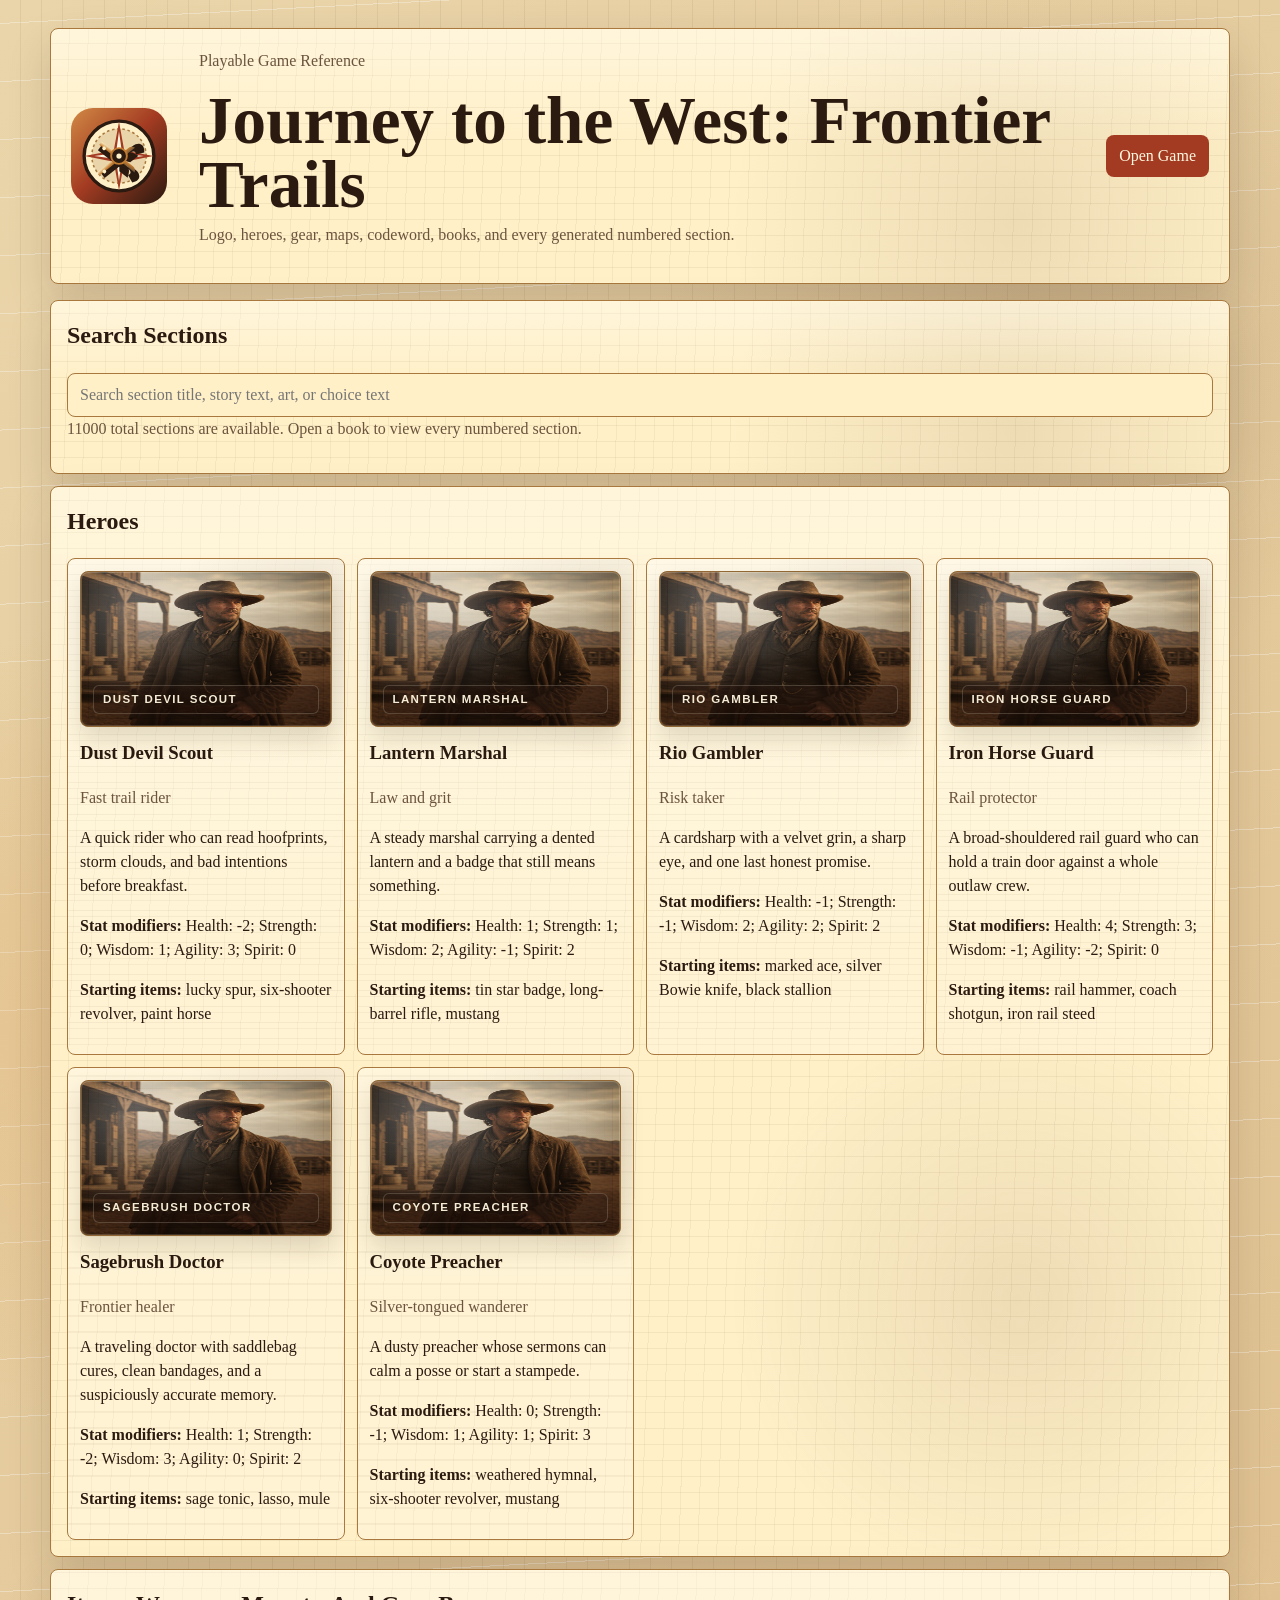
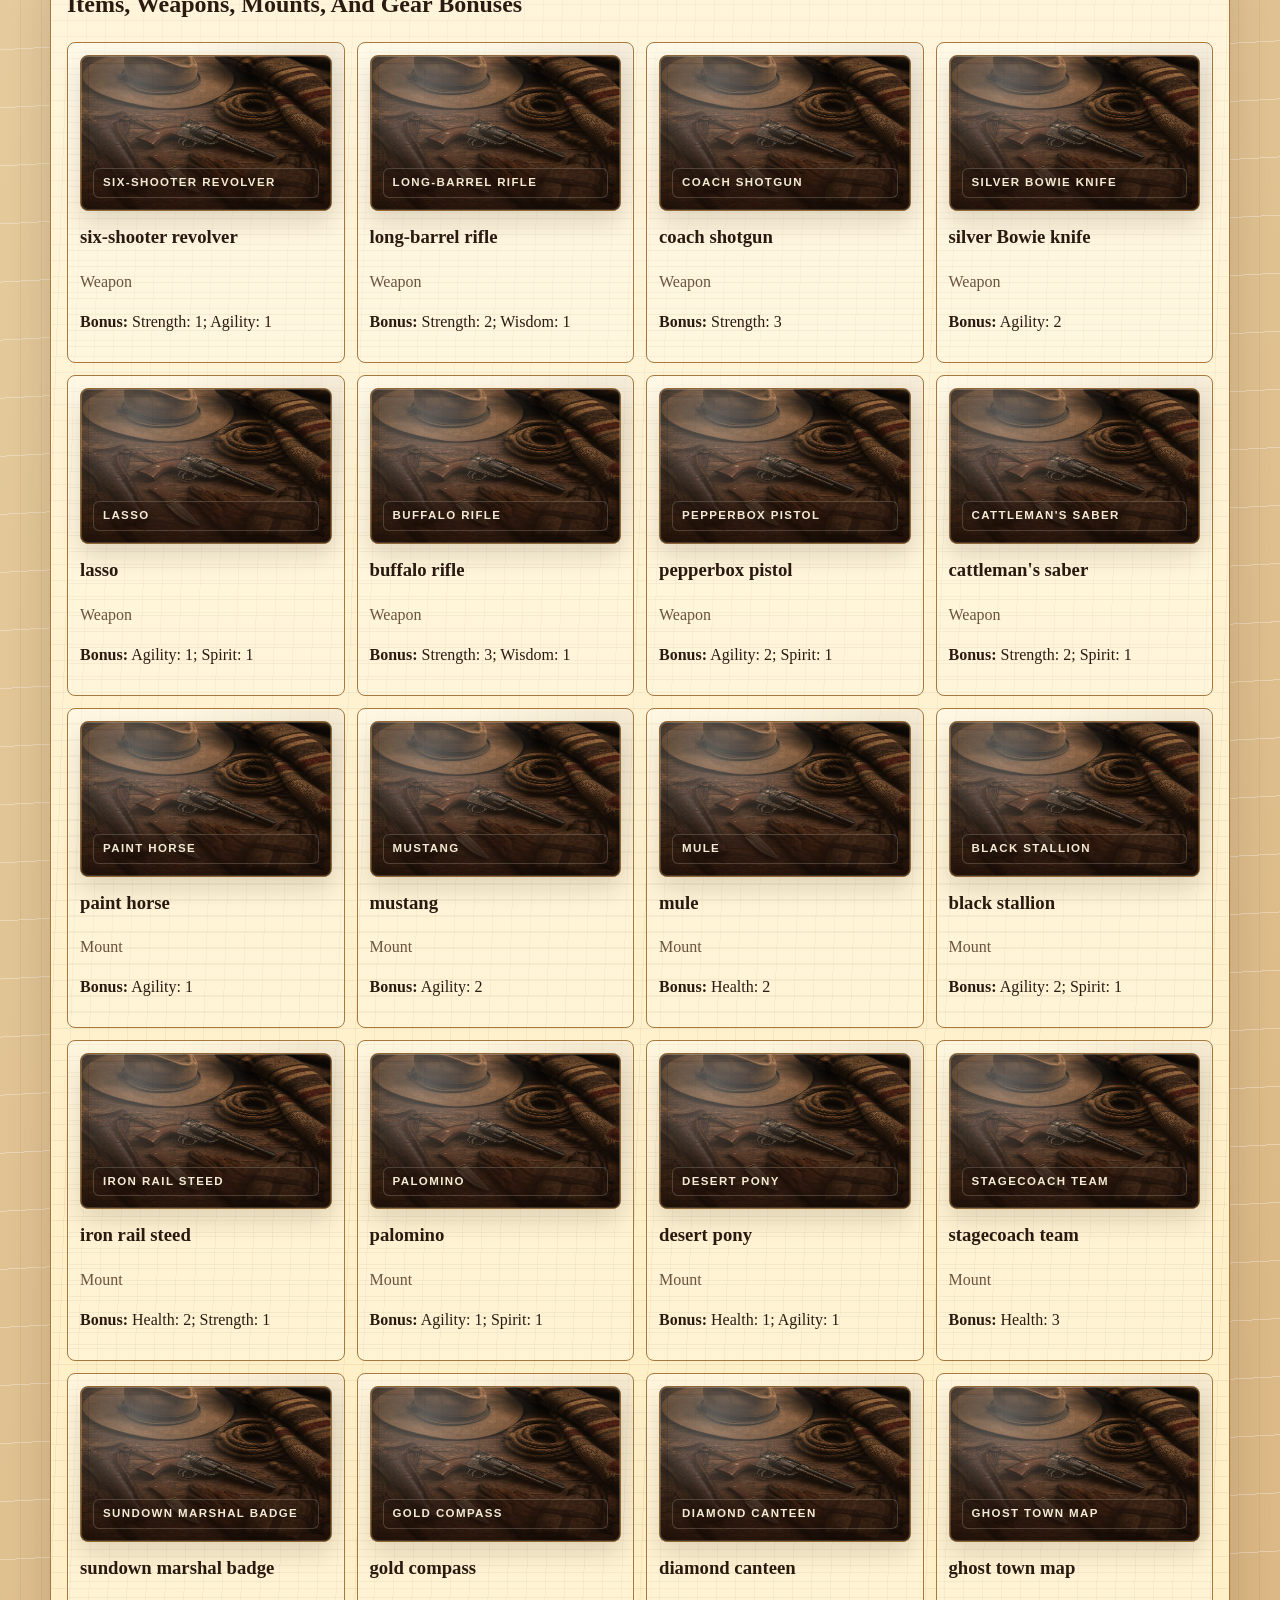
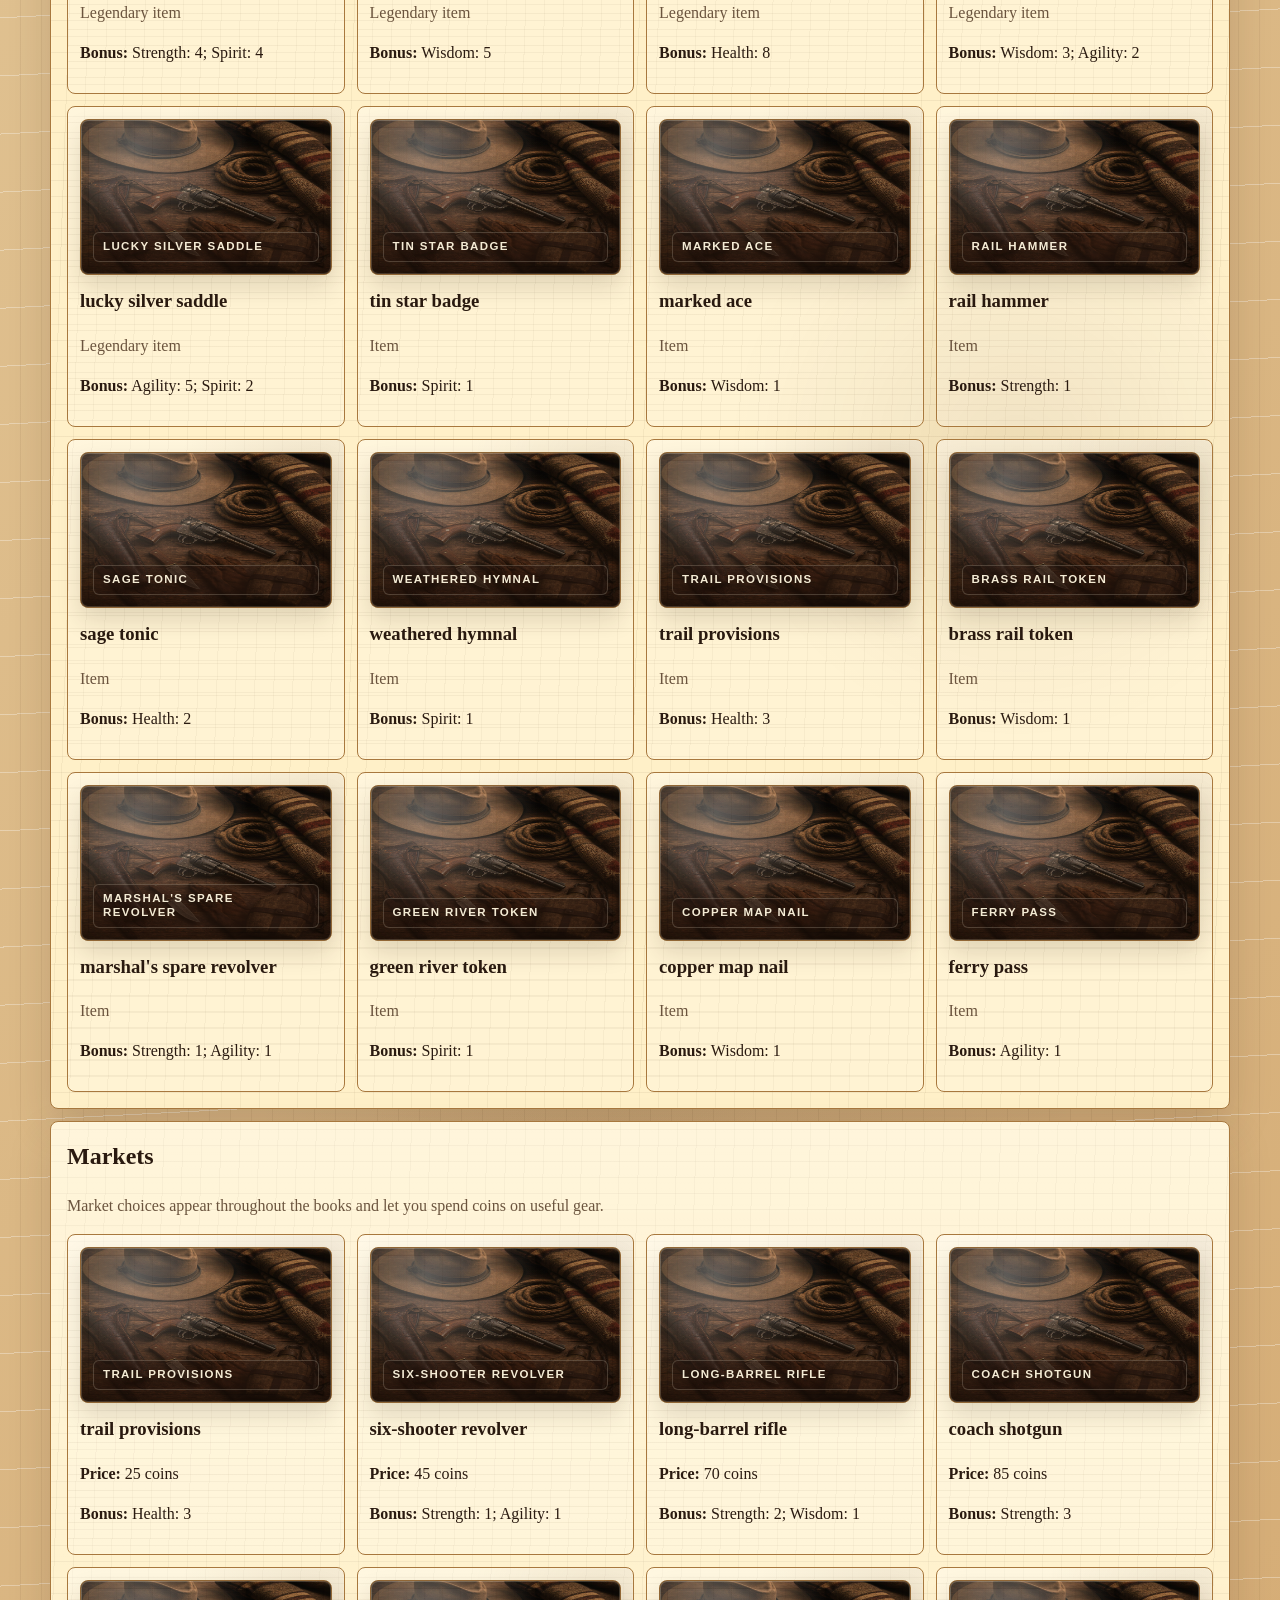
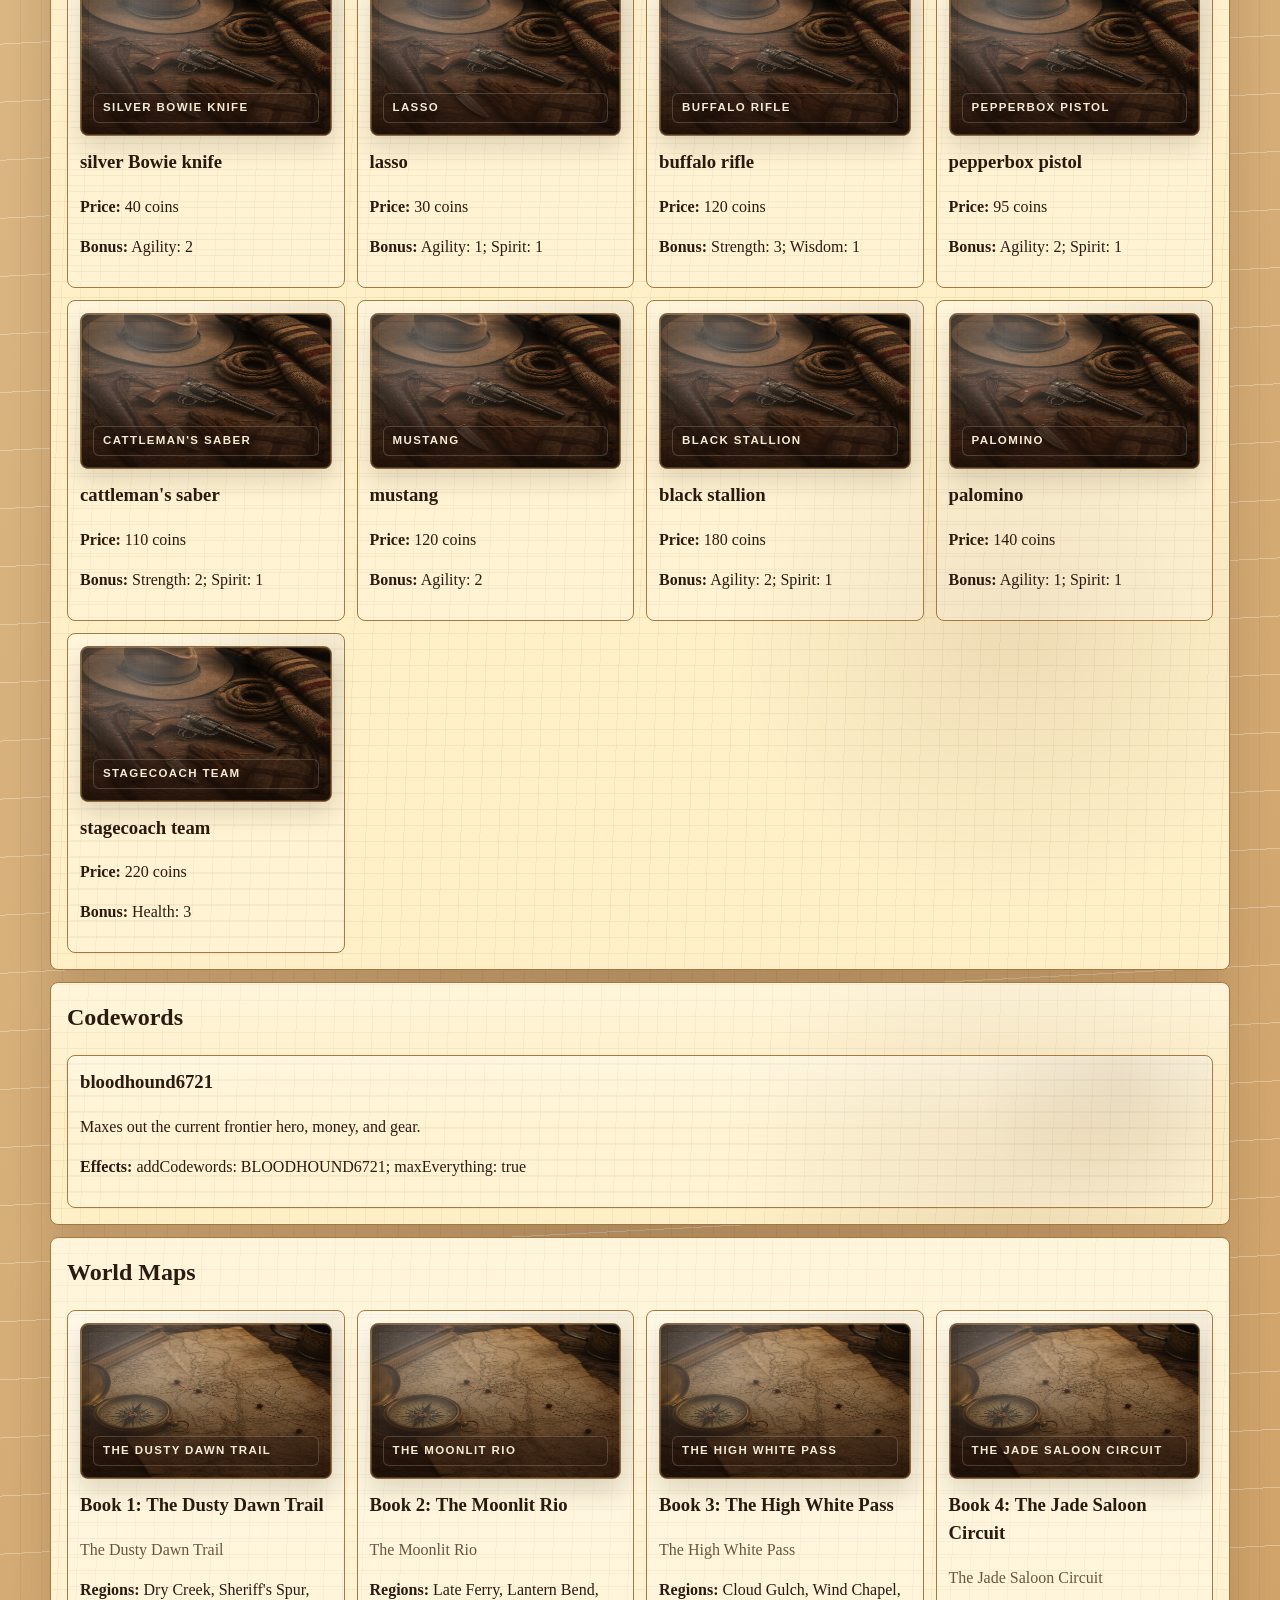
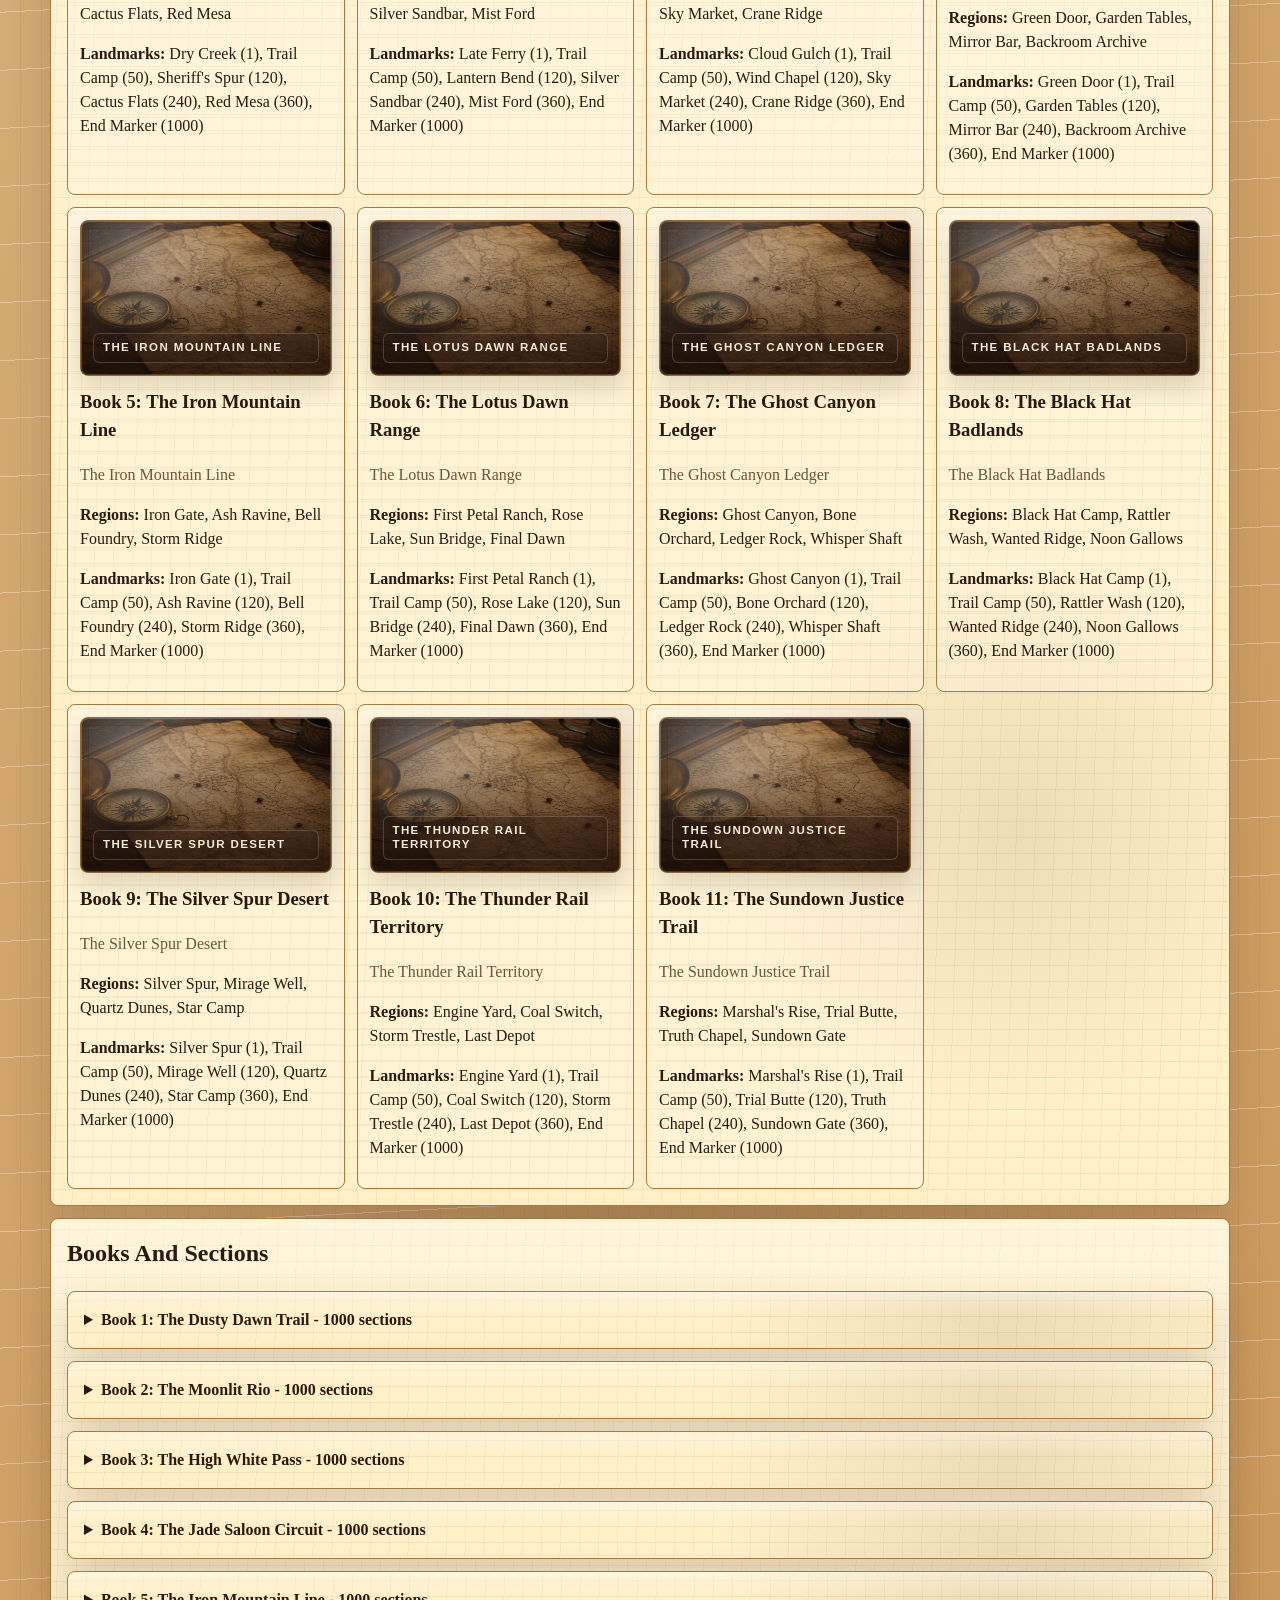
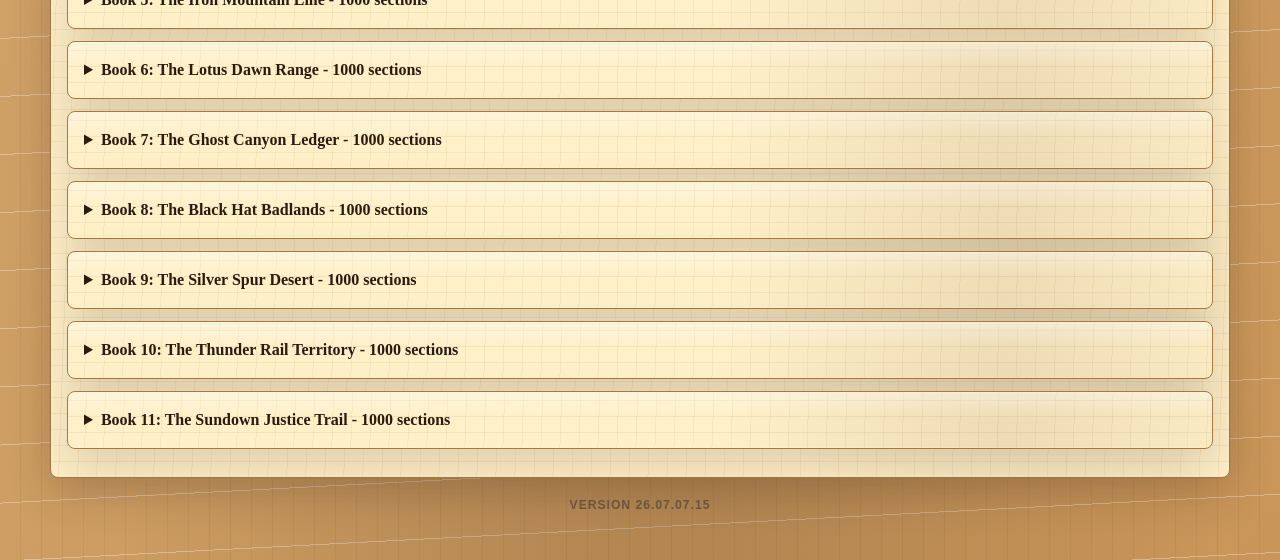
==== commit 87e39da2: "perf improvements" ====
--- a/game-reference.html
+++ b/game-reference.html
@@ -5,7 +5,7 @@
     <meta name="viewport" content="width=device-width, initial-scale=1">
     <title>Journey to the West: Frontier Trails Reference</title>
     <link rel="icon" href="assets/compass.svg" type="image/svg+xml">
-    <link rel="stylesheet" href="pictures.css">
+    <link rel="stylesheet" href="styles/pictures.css">
     <style>
       :root {
         --bg: #ead5aa;
@@ -252,8 +252,9 @@
       <footer class="version-footer">Version <span id="version">dev</span></footer>
     </main>
 
-    <script src="version.js"></script>
-    <script src="data.js"></script>
+    <script src="scripts/version.js"></script>
+    <script src="scripts/data-core.js"></script>
+    <script src="scripts/story-data.js"></script>
     <script>
       const data = window.GameData;
       document.querySelector("#version").textContent = window.GameVersion || "dev";
--- a/styles/pictures.css
+++ b/styles/pictures.css
@@ -0,0 +1,73 @@
+.picture {
+  min-height: 156px;
+  margin-bottom: 12px;
+  border: 1px solid color-mix(in srgb, var(--line), #2a1a10 18%);
+  border-radius: 8px;
+  position: relative;
+  isolation: isolate;
+  overflow: hidden;
+  background:
+    radial-gradient(circle at 22% 18%, rgba(255, 255, 255, 0.3), transparent 7rem),
+    linear-gradient(180deg, rgba(255, 240, 200, 0.02), rgba(42, 26, 16, 0.36)),
+    url("../assets/frontier-picture-atlas.png") var(--picture-position, 50% 50%) / 208% 208% no-repeat,
+    linear-gradient(180deg, #d4a15d, #9a5837 55%, #3a2418);
+  box-shadow:
+    inset 0 0 0 1px rgba(255, 247, 223, 0.22),
+    inset 0 -72px 74px rgba(42, 26, 16, 0.34),
+    0 12px 24px rgba(42, 26, 16, 0.14);
+}
+
+.picture::before,
+.picture::after {
+  content: "";
+  position: absolute;
+  inset: 0;
+  pointer-events: none;
+}
+
+.picture::before {
+  background:
+    linear-gradient(90deg, rgba(255, 247, 223, 0.18), transparent 18%, transparent 82%, rgba(42, 26, 16, 0.22)),
+    repeating-linear-gradient(0deg, transparent 0 11px, rgba(255, 247, 223, 0.04) 11px 12px),
+    repeating-linear-gradient(90deg, transparent 0 17px, rgba(42, 26, 16, 0.055) 17px 18px),
+    radial-gradient(circle at 24% 20%, rgba(255, 255, 255, 0.16), transparent 8rem),
+    linear-gradient(180deg, transparent 48%, rgba(42, 26, 16, 0.48));
+  box-shadow:
+    inset 0 0 0 7px rgba(255, 247, 223, 0.1),
+    inset 0 0 0 8px rgba(42, 26, 16, 0.18),
+    inset 0 0 34px rgba(42, 26, 16, 0.2);
+  mix-blend-mode: soft-light;
+  z-index: 1;
+}
+
+.picture::after {
+  content: attr(data-label);
+  inset: auto 12px 12px 12px;
+  z-index: 2;
+  color: rgba(255, 247, 223, 0.95);
+  padding: 7px 9px;
+  border: 1px solid rgba(255, 247, 223, 0.18);
+  border-radius: 6px;
+  background: rgba(42, 26, 16, 0.38);
+  font: 800 0.72rem/1.2 Arial, sans-serif;
+  letter-spacing: 0.12em;
+  text-transform: uppercase;
+  text-shadow: 0 2px 8px rgba(42, 26, 16, 0.7);
+  box-shadow: 0 8px 18px rgba(42, 26, 16, 0.22);
+}
+
+.picture.hero {
+  --picture-position: left top;
+}
+
+.picture.gear {
+  --picture-position: right top;
+}
+
+.picture.map {
+  --picture-position: left bottom;
+}
+
+.picture.story {
+  --picture-position: right bottom;
+}
